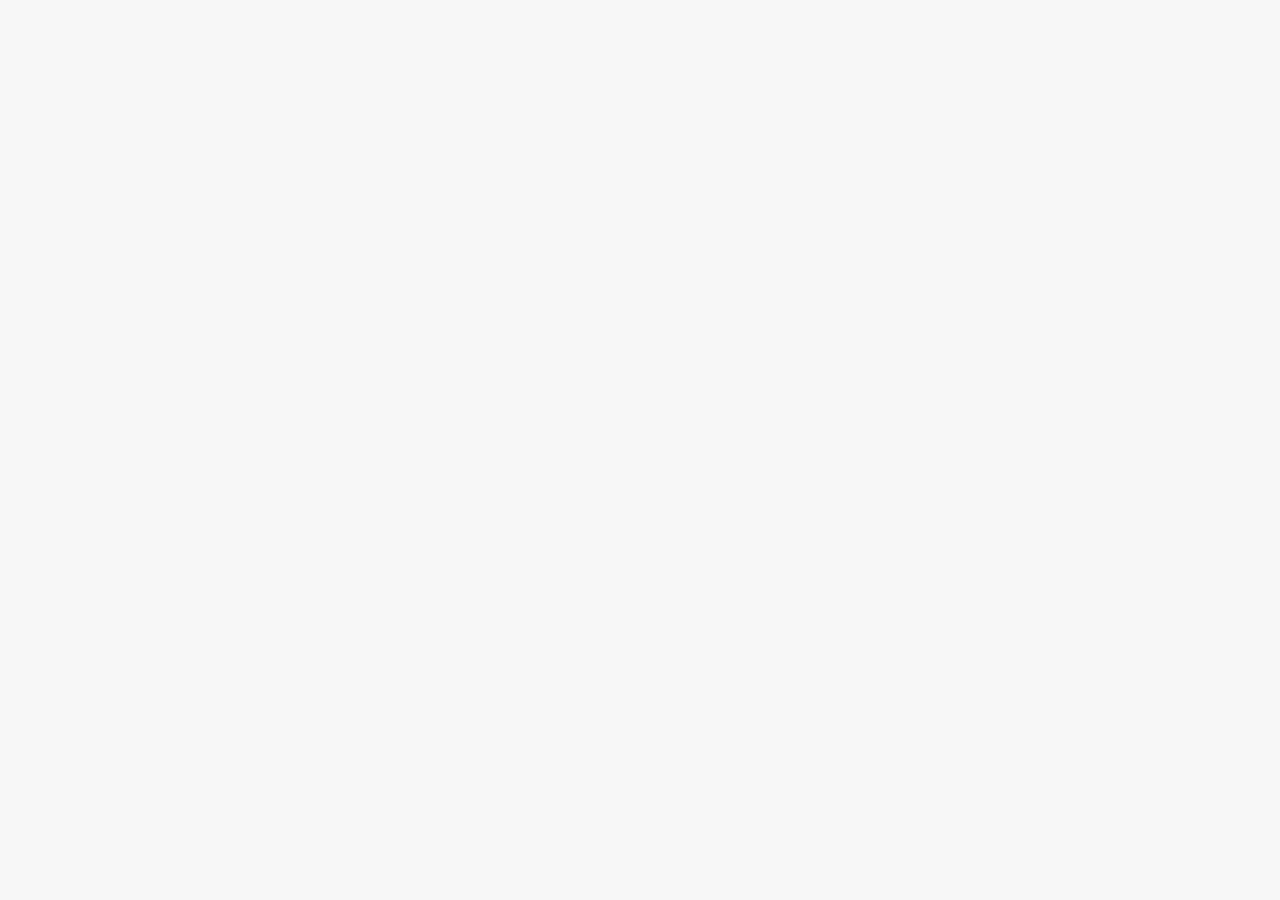
==== index.html @ c5fcaa0a "1" ====
<!DOCTYPE html>
<html lang="en">

<head>
  <meta charset="UTF-8">
  <meta http-equiv="X-UA-Compatible" content="IE=edge">
  <meta name="viewport" content="width=device-width, initial-scale=1.0">
  <link rel="stylesheet" href="/static/css/common.css">
  <link rel="stylesheet" href="/static/css/skin.css">
  <script src="/.core/jquery/lib/10.0.1.min.js"></script>
  <script src="/.core/swiper/lib/6.6.2/swiper.min.js"></script>
  <title>敏思</title>
</head>

<body>
  <!-- <header id="header" class="transparent">
    <div class="wrap">
      <div class="logo">
        <a href="/pc/">
          <img src="https://www.fgkj.cc/statics/picture/logo.svg" />
        </a>
      </div>
      <div id="nav">
        <dl class="list">
          <dd class="item">
            <a href="/pc/" class="link">首页</a>
          </dd>
          <dd class="item">
            <a href="/pc/page-about.html" class="link">关于</a>
          </dd>
          <dd class="item active">
            <a href="/pc/product-list.html" class="link">产品</a>
          </dd>
          <dd class="item">
            <a href="/pc/case-list.html" class="link">案例</a>
          </dd>
          <dd class="item">
            <a href="/pc/news-list.html" class="link">新闻</a>
          </dd>
          <dd class="item">
            <a href="/pc/page-message.html" class="link">留言</a>
          </dd>
          <dd class="item">
            <a href="/pc/page-contact.html" class="link">联系</a>
          </dd>
        </dl>
      </div>
    </div>
  </header>

  <div id="neader">
    <div class="neader-main">
      <a href="/pc/">
        <img src="https://www.fgkj.cc/statics/picture/logo.svg" />
      </a>
    </div>
    <div class="neader-nav">
      <div class="neader-nav__icon">
        <i></i>
      </div>
      <div class="neader-nav__search">
        <i></i>
      </div>
      <div class="neader-nav__pop">
        <dl class="list">
          <dd class="item">
            <a href="/pc/" class="link">首页</a>
          </dd>
          <dd class="item">
            <a href="/pc/page-about.html" class="link">关于</a>
          </dd>
          <dd class="item">
            <a href="/pc/product-list.html" class="link">产品</a>
          </dd>
          <dd class="item">
            <a href="/pc/case-list.html" class="link">案例</a>
          </dd>
          <dd class="item">
            <a href="/pc/news-list.html" class="link">新闻</a>
          </dd>
          <dd class="item">
            <a href="/pc/page-message.html" class="link">留言</a>
          </dd>
          <dd class="item">
            <a href="/pc/page-contact.html" class="link">联系</a>
          </dd>
        </dl>
      </div>
    </div>
  </div> -->

  <section>
    <div>
      <div></div>
    </div>
  </section>

  

  <script src="/static/js/app.js"></script>
</body>
</html>
---- static/css/common.css ----
/**
 * This is variable
 **/
/**
 * This is import
 **/
@import url('/.core/animate/3.6.0.css');
@import url('/.core/swiper/lib/6.6.2/swiper.min.css');
/**
 * import font
 **/
/**
 * This is reset style
 **/
* {
  margin: 0;
  padding: 0;
  touch-action: pan-y;
  box-sizing: border-box;
  -webkit-overflow-scrolling: touch;
  -webkit-tap-highlight-color: rgba(0, 0, 0, 0);
}
html {
  height: 100%;
  font-size: 14px;
}
body {
  color: #666666;
  background: #f7f7f7;
  font: 1rem/1.8 '微軟正黑體', 'Microsoft YaHei', sans-serif, Arial;
}
body.blur {
  overflow: hidden;
}
body.blur > div {
  filter: blur(2px);
}
img {
  border: 0px;
}
h1,
h2,
h3,
h4,
h5,
h6 {
  font-size: 1rem;
}
ul,
li {
  list-style: none;
}
ul,
ol {
  padding: 0 0 0 1rem;
}
a,
a:link,
a:visited,
a:hover,
a:active {
  color: inherit;
  text-decoration: none;
}
a:hover {
  color: #ca2b2f;
}
input,
button,
select,
textarea {
  outline: none;
  font-family: 'Microsoft Yahei', Arial;
  font-size: 1rem;
}
table {
  border-collapse: collapse;
  border-spacing: 0;
}
.clearfix:after {
  content: '';
  display: block;
  clear: both;
  width: 100%;
  height: 0;
  line-height: 0;
  font-size: 0;
}
.wrap {
  position: relative;
  max-width: 1400px;
  margin: 0 auto;
}
@media (max-width: 1440px) {
  .wrap {
    max-width: 1000px;
  }
}
@media (max-width: 1024px) {
  .wrap {
    margin: 0 15px;
  }
}
.wrap:after {
  content: '';
  display: block;
  clear: both;
  width: 100%;
  height: 0;
  line-height: 0;
  font-size: 0;
}
.rich {
  line-height: 2;
  text-align: justify;
}
.rich img {
  max-width: 100%;
}
/**
 * This is common layout style
 **/
---- static/css/skin.css ----
/**
 * This is variable
 **/
/**
 * This is style for about
 **/
.page-about {
  position: relative;
  margin: 0 0 30px;
}
@media (max-width: 1024px) {
  .page-about {
    margin: 0 0 15px;
  }
}
.page-about .detail {
  padding: 30px;
  background: #ffffff;
}
@media (max-width: 1024px) {
  .page-about .detail {
    padding: 15px;
  }
}
.page-about__mission {
  position: relative;
  background: #ffffff;
}
.page-about__mission .rows {
  position: relative;
  padding: 30px;
}
@media (max-width: 1024px) {
  .page-about__mission .rows {
    padding: 15px;
  }
}
.page-about__mission .rows + .rows::before {
  content: '';
  position: absolute;
  top: 0;
  left: 30px;
  right: 30px;
  border-bottom: 1px solid #e5e5e5;
}
@media (max-width: 1024px) {
  .page-about__mission .rows + .rows::before {
    left: 15px;
    right: 15px;
  }
}
.page-about__mission .cell {
  position: relative;
  overflow: hidden;
}
.page-about__mission .label {
  float: left;
}
@media (max-width: 1024px) {
  .page-about__mission .label {
    float: none;
  }
}
.page-about__mission .label h2 {
  line-height: 1.5;
  font-size: x-large;
  color: #333333;
}
.page-about__mission .label h2 b {
  color: #ca2b2f;
}
.page-about__mission .label p {
  line-height: 2;
  font-size: large;
  color: #333333;
}
.page-about__mission .control {
  margin: 0 0 0 300px;
}
@media (max-width: 1024px) {
  .page-about__mission .control {
    margin: 0;
  }
}
.page-about__mission .control h3 {
  line-height: 2;
  font-size: large;
  color: #333333;
  font-weight: normal;
}
.page-about__mission .control h4 {
  line-height: 1.5;
  color: #bbbbbb;
  font-family: Helvetica;
  font-weight: normal;
  margin: 0 0 20px;
}
.page-about__mission .control p {
  line-height: 2;
  text-align: justify;
}
.page-about__mission .control img {
  display: block;
  margin: 0 0 5px;
  width: 100%;
}
.page-about__imgfix .thead {
  position: relative;
  text-align: center;
  margin: 0 0 40px;
}
@media (max-width: 1024px) {
  .page-about__imgfix .thead {
    margin: 0 0 20px;
  }
}
.page-about__imgfix .thead h2 {
  line-height: 2;
  font-size: 40px;
  color: #bbbbbb;
}
@media (max-width: 1024px) {
  .page-about__imgfix .thead h2 {
    font-size: 24px;
  }
}
.page-about__imgfix .thead h3 {
  line-height: 1.5;
  font-size: 20px;
  color: #333333;
}
@media (max-width: 1024px) {
  .page-about__imgfix .thead h3 {
    font-size: 16px;
  }
}
.page-about__imgfix .tbody {
  position: relative;
}
.page-about__imgfix .tbody .wrap {
  position: relative;
  padding: 100px 0;
  z-index: 1;
}
@media (max-width: 1024px) {
  .page-about__imgfix .tbody .wrap {
    padding: 30px 0;
  }
}
.page-about__imgfix .tbody .imgfix {
  position: absolute;
  left: 0;
  right: 0;
  top: 0;
  bottom: 0;
  z-index: 0;
  background: url() 50% 0 no-repeat #000000;
  background-size: contain;
  background-attachment: fixed;
}
@media (max-width: 1024px) {
  .page-about__imgfix .tbody .imgfix {
    background-size: cover;
  }
}
.page-about__imgfix .tbody .text {
  position: relative;
}
.page-about__imgfix .tbody h2 {
  margin: 0 0 10px;
  line-height: 1.5;
  font-size: 22px;
  color: #ffffff;
}
@media (max-width: 1024px) {
  .page-about__imgfix .tbody h2 {
    font-size: 20px;
  }
}
.page-about__imgfix .tbody p {
  max-width: 500px;
  margin: 0 0 40px;
  line-height: 1.5;
  font-size: 16px;
  color: #ffffff;
}
@media (max-width: 1024px) {
  .page-about__imgfix .tbody p {
    margin: 0 0 20px;
    font-size: 14px;
  }
}
.page-about__imgfix .tbody a {
  display: inline-block;
  padding: 0 50px;
  line-height: 50px;
  background: #ca2b2f;
  color: #ffffff;
  font-size: 16px;
  border-radius: 3px;
}
@media (max-width: 1024px) {
  .page-about__imgfix .tbody a {
    padding: 0 30px;
    line-height: 40px;
    font-size: 14px;
  }
}
/**
 * This is style for contact
 **/
.page-contact {
  position: relative;
}
.page-contact .detail {
  padding: 30px;
  overflow: hidden;
  background: #ffffff;
}
@media (max-width: 1024px) {
  .page-contact .detail {
    padding: 15px;
  }
}
.page-contact .detail .content {
  float: left;
  width: 450px;
}
@media (max-width: 1024px) {
  .page-contact .detail .content {
    float: none;
    width: 100%;
  }
}
.page-contact .detail .map {
  margin: -30px -30px -30px 500px;
}
@media (max-width: 1024px) {
  .page-contact .detail .map {
    margin: 0 -30px -30px;
  }
}
.page-contact .detail2 {
  padding: 30px;
  overflow: hidden;
  background: #ffffff;
}
@media (max-width: 1024px) {
  .page-contact .detail2 {
    padding: 15px;
  }
}
.page-contact .detail2 .content {
  margin: 0 0 20px;
}
@media (max-width: 1024px) {
  .page-contact .detail2 .map {
    margin: 0 -30px -30px;
  }
}
.page-contact__store {
  padding: 30px 0 0;
}
@media (max-width: 1024px) {
  .page-contact__store {
    padding: 10px 0;
  }
}
.page-contact__store .thead {
  position: relative;
}
@media (max-width: 1024px) {
  .page-contact__store .thead {
    padding: 0 15px;
  }
}
.page-contact__store .thead h2 {
  line-height: 2;
  font-size: xx-large;
  color: #333333;
}
.page-contact__store .tbody .list {
  position: relative;
  margin: 0 -15px;
  display: table;
}
@media (max-width: 1024px) {
  .page-contact__store .tbody .list {
    margin: 0;
    padding: 8px;
  }
}
.page-contact__store .tbody .item {
  float: left;
  width: 33.33%;
}
@media (max-width: 1024px) {
  .page-contact__store .tbody .item {
    width: 100%;
  }
}
.page-contact__store .tbody .cell {
  position: relative;
  background: #ffffff;
  margin: 15px;
  padding: 30px 30px 20px;
  box-shadow: 0 0 10px rgba(0, 0, 0, 0.01);
}
@media (max-width: 1024px) {
  .page-contact__store .tbody .cell {
    margin: 7px;
  }
}
.page-contact__store .tbody .cell:hover {
  box-shadow: 0 0 10px rgba(0, 0, 0, 0.05);
}
.page-contact__store .tbody .cell h3 {
  line-height: 20px;
  font-size: large;
  color: #333333;
  margin: 0 0 10px;
}
.page-contact__store .tbody .cell dd {
  line-height: 20px;
  margin: 0 0 10px;
}
/**
 * This is style for message
 **/
.page-message {
  position: relative;
}
.page-message .detail {
  padding: 30px;
  background: #ffffff;
}
@media (max-width: 1024px) {
  .page-message .detail {
    padding: 15px;
  }
}
.page-message .detail .rich {
  position: relative;
  margin: 0 0 20px;
}
.page-message .detail .rich h2 {
  line-height: 1.5;
  color: #333333;
  font-size: larger;
  margin: 0 0 10px;
}
.page-message .detail .rich p {
  line-height: 1.8;
}
.page-message .form {
  position: relative;
  display: block;
}
@media (max-width: 1024px) {
  .page-message .form {
    margin: 0 -15px -15px;
    padding: 15px;
    background: #f5f5f5;
  }
}
.page-message .form .item {
  position: relative;
  overflow: hidden;
  margin: 0 0 20px;
}
@media (max-width: 1024px) {
  .page-message .form .item {
    margin: 0 0 10px;
  }
}
.page-message .form .item .label {
  float: left;
  width: 80px;
  line-height: 40px;
  text-align: right;
}
@media (max-width: 1024px) {
  .page-message .form .item .label {
    line-height: 50px;
    float: none;
  }
}
.page-message .form .item .label label {
  color: #333333;
  font-size: 16px;
}
.page-message .form .item .control {
  position: relative;
  margin: 0 0 0 80px;
  padding: 0 0 0 10px;
}
@media (max-width: 1024px) {
  .page-message .form .item .control {
    margin: 0;
    padding: 0;
  }
}
.page-message .form .item .control .text {
  position: relative;
}
.page-message .form .item .control .text input {
  max-width: 300px;
  width: 100%;
  height: 40px;
  line-height: 40px;
  padding: 0 15px;
  border: 1px solid #dddddd;
  border-radius: 3px;
}
@media (max-width: 1024px) {
  .page-message .form .item .control .text input {
    max-width: 100%;
  }
}
.page-message .form .item .control .text textarea {
  max-width: 100%;
  width: 100%;
  height: 140px;
  line-height: 20px;
  padding: 15px;
  border: 1px solid #dddddd;
  border-radius: 3px;
}
.page-message .form .item .control .button {
  position: relative;
}
.page-message .form .item .control .button input {
  height: 50px;
  padding: 0 50px;
  font-size: 16px;
  border: 0;
  border-radius: 3px;
  cursor: pointer;
}
@media (max-width: 1024px) {
  .page-message .form .item .control .button input {
    width: 100%;
  }
}
.page-message .form .item .control .button input:hover {
  box-shadow: 0 0 100px rgba(0, 0, 0, 0.1) inset;
}
.page-message .form .item .control .button input + input {
  margin: 0 0 0 20px;
}
.page-message .form .item .control .button input[type='submit'] {
  background: #ca2b2f;
  color: #ffffff;
}
.page-message .form .item .control .button input[type='reset'] {
  background: #dddddd;
  color: #666666;
}
/**
 * This is style for news
 **/
.news-list {
  position: relative;
}
.news-list .list {
  overflow: hidden;
  background: #ffffff;
}
.news-list .list .item::after {
  content: '';
  display: block;
  margin: 0 30px;
  border-bottom: 1px solid #eeeeee;
}
.news-list .list .item .cell {
  position: relative;
  margin: 20px 30px;
  display: block;
  overflow: hidden;
}
@media (max-width: 1024px) {
  .news-list .list .item .cell {
    margin: 15px;
  }
}
.news-list .list .item .inf {
  position: relative;
  padding: 0 120px 0 0;
}
.news-list .list .item .inf h3 {
  line-height: 30px;
  font-size: 16px;
  font-weight: normal;
  color: #000000;
  white-space: nowrap;
  overflow: hidden;
  text-overflow: ellipsis;
}
@media (max-width: 1024px) {
  .news-list .list .item .inf h3 {
    line-height: 20px;
    font-size: 16px;
    text-align: justify;
    overflow: hidden;
    white-space: normal;
    text-overflow: ellipsis;
    display: -webkit-box;
    -webkit-box-orient: vertical;
    -webkit-line-clamp: 2;
  }
}
.news-list .list .item .inf dl {
  position: absolute;
  right: 0;
  top: 0;
}
.news-list .list .item .inf dl dd {
  display: inline-flex;
  line-height: 20px;
  font-size: 16px;
  color: #999999;
}
.news-list .list2 {
  position: relative;
  overflow: hidden;
  background: #ffffff;
}
.news-list .list2 .item::after {
  content: '';
  display: block;
  margin: 0 30px;
  border-bottom: 1px solid #eeeeee;
}
.news-list .list2 .item .cell {
  position: relative;
  margin: 30px;
  display: block;
  overflow: hidden;
}
@media (max-width: 1024px) {
  .news-list .list2 .item .cell {
    margin: 15px;
  }
}
.news-list .list2 .item .inf {
  position: relative;
}
.news-list .list2 .item .inf h3 {
  line-height: 20px;
  font-size: 18px;
  font-weight: normal;
  color: #000000;
  margin: 0 0 10px;
  white-space: nowrap;
  overflow: hidden;
  text-overflow: ellipsis;
}
@media (max-width: 1024px) {
  .news-list .list2 .item .inf h3 {
    font-size: 16px;
    text-align: justify;
    overflow: hidden;
    white-space: normal;
    text-overflow: ellipsis;
    display: -webkit-box;
    -webkit-box-orient: vertical;
    -webkit-line-clamp: 2;
  }
}
.news-list .list2 .item .inf dl {
  position: relative;
  margin: 0 0 10px;
}
@media (max-width: 1024px) {
  .news-list .list2 .item .inf dl {
    margin: 0;
  }
}
.news-list .list2 .item .inf dl dd {
  display: inline-flex;
  line-height: 30px;
  color: #999999;
}
.news-list .list2 .item .inf dl dd + dd {
  margin: 0 0 0 30px;
}
@media (max-width: 1024px) {
  .news-list .list2 .item .inf dl dd + dd {
    margin: 0 0 0 10px;
  }
}
.news-list .list2 .item .inf p {
  line-height: 25px;
  text-align: justify;
  overflow: hidden;
  text-overflow: ellipsis;
  display: -webkit-box;
  -webkit-box-orient: vertical;
  -webkit-line-clamp: 3;
}
@media (max-width: 1024px) {
  .news-list .list2 .item .inf p {
    display: none;
  }
}
.news-list .list3 {
  position: relative;
  overflow: hidden;
  background: #ffffff;
}
.news-list .list3 .item .cell {
  position: relative;
  margin: 30px;
  display: block;
  overflow: hidden;
}
@media (max-width: 1024px) {
  .news-list .list3 .item .cell {
    margin: 15px;
  }
}
.news-list .list3 .item .img {
  float: left;
  width: 240px;
}
@media (max-width: 1024px) {
  .news-list .list3 .item .img {
    width: 100px;
  }
}
.news-list .list3 .item .img a {
  position: relative;
  display: block;
  padding: 0 0 75%;
  overflow: hidden;
}
.news-list .list3 .item .img img {
  position: absolute;
  left: 0;
  top: 0;
  width: 100%;
  height: 100%;
  background: #eeeeee;
}
.news-list .list3 .item .inf {
  position: relative;
  margin: 0 0 0 260px;
}
@media (max-width: 1024px) {
  .news-list .list3 .item .inf {
    margin: 0 0 0 120px;
  }
}
.news-list .list3 .item .inf h3 {
  line-height: 20px;
  font-size: 18px;
  font-weight: normal;
  color: #000000;
  margin: 0 0 10px;
  white-space: nowrap;
  overflow: hidden;
  text-overflow: ellipsis;
}
@media (max-width: 1024px) {
  .news-list .list3 .item .inf h3 {
    height: 40px;
    margin: 0 0 5px;
    font-size: 16px;
    text-align: justify;
    overflow: hidden;
    white-space: normal;
    text-overflow: ellipsis;
    display: -webkit-box;
    -webkit-box-orient: vertical;
    -webkit-line-clamp: 2;
  }
}
.news-list .list3 .item .inf dl {
  position: relative;
  margin: 0 0 20px;
}
@media (max-width: 1024px) {
  .news-list .list3 .item .inf dl {
    margin: 0 0 0;
  }
}
.news-list .list3 .item .inf dl dd {
  display: inline-flex;
  line-height: 30px;
  color: #999999;
}
.news-list .list3 .item .inf dl dd + dd {
  margin: 0 0 0 30px;
}
@media (max-width: 1024px) {
  .news-list .list3 .item .inf dl dd + dd {
    margin: 0 0 0 10px;
  }
}
.news-list .list3 .item .inf p {
  height: 75px;
  line-height: 25px;
  text-align: justify;
  overflow: hidden;
  text-overflow: ellipsis;
  display: -webkit-box;
  -webkit-box-orient: vertical;
  -webkit-line-clamp: 3;
}
@media (max-width: 1024px) {
  .news-list .list3 .item .inf p {
    display: none;
  }
}
.news-list .list4 {
  position: relative;
  overflow: hidden;
}
@media (max-width: 1024px) {
  .news-list .list4 {
    padding: 8px;
  }
}
.news-list .list4 .item {
  float: left;
  width: 25%;
}
@media (max-width: 1440px) {
  .news-list .list4 .item {
    width: 33.33%;
  }
}
@media (max-width: 1024px) {
  .news-list .list4 .item {
    width: 50%;
  }
}
.news-list .list4 .item .cell {
  position: relative;
  margin: 15px;
  display: block;
  overflow: hidden;
}
@media (max-width: 1024px) {
  .news-list .list4 .item .cell {
    margin: 7px;
  }
}
.news-list .list4 .item .cell:hover .img img {
  transform: scale(1.1);
}
.news-list .list4 .item .img {
  width: 100%;
}
.news-list .list4 .item .img a {
  position: relative;
  display: block;
  padding: 0 0 75%;
  overflow: hidden;
}
.news-list .list4 .item .img img {
  position: absolute;
  left: 0;
  top: 0;
  width: 100%;
  height: 100%;
  background: #eeeeee;
  transition: all 0.5s ease;
}
.news-list .list4 .item .inf {
  position: relative;
  background: #ffffff;
  padding: 20px 20px 0;
}
@media (max-width: 1024px) {
  .news-list .list4 .item .inf {
    padding: 10px;
  }
}
.news-list .list4 .item .inf h3 {
  line-height: 20px;
  font-size: 18px;
  font-weight: normal;
  color: #000000;
  margin: 0 0 10px;
  white-space: nowrap;
  overflow: hidden;
  text-overflow: ellipsis;
}
@media (max-width: 1024px) {
  .news-list .list4 .item .inf h3 {
    height: 40px;
    margin: 0 0 5px;
    font-size: 16px;
    text-align: justify;
    overflow: hidden;
    white-space: normal;
    text-overflow: ellipsis;
    display: -webkit-box;
    -webkit-box-orient: vertical;
    -webkit-line-clamp: 2;
  }
}
.news-list .list4 .item .inf p {
  height: 75px;
  line-height: 25px;
  margin: 0 0 20px;
  text-align: justify;
  overflow: hidden;
  text-overflow: ellipsis;
  display: -webkit-box;
  -webkit-box-orient: vertical;
  -webkit-line-clamp: 3;
}
@media (max-width: 1024px) {
  .news-list .list4 .item .inf p {
    display: none;
  }
}
.news-list .list4 .item .inf dl {
  position: relative;
  border-top: 1px solid #dddddd;
  display: flex;
}
@media (max-width: 1024px) {
  .news-list .list4 .item .inf dl {
    display: none;
  }
}
.news-list .list4 .item .inf dl dd {
  flex: 1;
  line-height: 50px;
  color: #999999;
}
.news-list .list4 .item .inf dl dd + dd {
  text-align: right;
}
.news-detail {
  position: relative;
  margin: 0 0 2px;
}
.news-detail .detail {
  position: relative;
  padding: 30px;
  background: #ffffff;
}
@media (max-width: 1024px) {
  .news-detail .detail {
    padding: 15px;
  }
}
.news-detail .detail .title {
  position: relative;
  text-align: center;
}
.news-detail .detail .title h1 {
  line-height: 1.5;
  font-size: 24px;
  font-weight: normal;
  padding: 10px;
  color: #000000;
}
@media (max-width: 1024px) {
  .news-detail .detail .title h1 {
    font-size: large;
  }
}
.news-detail .detail .desc {
  position: relative;
  text-align: center;
  margin: 0 0 50px;
}
@media (max-width: 1024px) {
  .news-detail .detail .desc {
    margin: 0 0 20px;
  }
}
.news-detail .detail .desc dd {
  display: inline-flex;
  line-height: 2;
  margin: 0 10px;
  color: #999999;
}
@media (max-width: 1024px) {
  .news-detail .detail .desc dd:nth-child(1),
  .news-detail .detail .desc dd:nth-child(3) {
    display: none;
  }
}
.news-detail .detail .content {
  position: relative;
}
.news-detail .detail2 {
  position: relative;
}
@media (max-width: 1024px) {
  .news-detail .detail2 {
    padding: 15px;
  }
}
.news-detail .detail2 .title {
  position: relative;
}
.news-detail .detail2 .title h1 {
  line-height: 1.5;
  font-size: 24px;
  padding: 0 0 15px;
  font-weight: normal;
  color: #000000;
  border-bottom: 1px solid #e5e5e5;
}
@media (max-width: 1024px) {
  .news-detail .detail2 .title h1 {
    font-size: large;
  }
}
.news-detail .detail2 .dist {
  position: relative;
  margin: 0 0 50px;
}
@media (max-width: 1024px) {
  .news-detail .detail2 .dist {
    margin: 0 0 20px;
  }
}
.news-detail .detail2 .dist .desc dd {
  display: inline-flex;
  line-height: 50px;
  margin: 0 20px 0 0;
  color: #999999;
}
@media (max-width: 1024px) {
  .news-detail .detail2 .dist .desc dd:nth-child(1),
  .news-detail .detail2 .dist .desc dd:nth-child(3) {
    display: none;
  }
}
.news-detail .detail2 .dist #share {
  position: absolute;
  right: 0;
  top: 0;
  padding: 10px 0;
}
@media (max-width: 1024px) {
  .news-detail .detail2 .dist #share {
    display: none;
  }
}
.news-detail .detail2 .content {
  position: relative;
}
/**
 * This is style for case
 **/
.case-list .list {
  position: relative;
  overflow: hidden;
}
@media (max-width: 1024px) {
  .case-list .list {
    padding: 8px;
  }
}
.case-list .list .item {
  float: left;
  width: 33.33%;
}
@media (max-width: 1440px) {
  .case-list .list .item {
    width: 50%;
  }
}
@media (max-width: 1024px) {
  .case-list .list .item {
    width: 100%;
  }
}
.case-list .list .item .cell {
  position: relative;
  margin: 7px;
  display: block;
}
.case-list .list .item .cell:hover .img img,
.case-list .list .item .cell:active .img img {
  transform: scale(1.1);
}
.case-list .list .item .cell:hover .inf,
.case-list .list .item .cell:active .inf {
  background: rgba(0, 0, 0, 0.3);
}
.case-list .list .item .img a {
  position: relative;
  display: block;
  padding: 0 0 75%;
  overflow: hidden;
}
.case-list .list .item .img img {
  position: absolute;
  left: 0;
  top: 0;
  width: 100%;
  height: 100%;
  object-fit: cover;
  background: #eeeeee;
  transition: all 0.5s ease;
}
.case-list .list .item .inf {
  position: absolute;
  left: 0;
  top: 0;
  bottom: 0;
  right: 0;
  padding: 50px;
  display: block;
  background: rgba(0, 0, 0, 0.5);
  display: -webkit-box;
  display: -ms-flexbox;
  display: -webkit-flex;
  display: flex;
  -webkit-box-pack: center;
  -ms-flex-pack: center;
  -webkit-justify-content: center;
  justify-content: center;
  -webkit-box-align: center;
  -ms-flex-align: center;
  -webkit-align-items: center;
  align-items: center;
}
.case-list .list .item .inf h3 {
  line-height: 1.5;
  text-align: center;
  font-size: 18px;
  font-weight: normal;
  color: #ffffff;
}
.case-list .list2 {
  position: relative;
  overflow: hidden;
}
@media (max-width: 1024px) {
  .case-list .list2 {
    padding: 8px;
  }
}
.case-list .list2 .item {
  float: left;
  width: 33.33%;
}
@media (max-width: 1440px) {
  .case-list .list2 .item {
    width: 50%;
  }
}
@media (max-width: 1024px) {
  .case-list .list2 .item {
    width: 100%;
  }
}
.case-list .list2 .item .cell {
  position: relative;
  margin: 7px;
  display: block;
}
.case-list .list2 .item .cell:hover .img img,
.case-list .list2 .item .cell:active .img img {
  transform: scale(1.1);
}
.case-list .list2 .item .cell:hover .inf,
.case-list .list2 .item .cell:active .inf {
  background: rgba(202, 43, 47, 0.8);
}
.case-list .list2 .item .img a {
  position: relative;
  display: block;
  padding: 0 0 75%;
  overflow: hidden;
}
.case-list .list2 .item .img img {
  position: absolute;
  left: 0;
  top: 0;
  width: 100%;
  height: 100%;
  object-fit: cover;
  background: #eeeeee;
  transition: all 0.5s ease;
}
.case-list .list2 .item .inf {
  position: absolute;
  left: 0;
  bottom: 0;
  right: 0;
  padding: 15px 50px;
  display: block;
  background: rgba(0, 0, 0, 0.7);
  display: -webkit-box;
  display: -ms-flexbox;
  display: -webkit-flex;
  display: flex;
  -webkit-box-pack: center;
  -ms-flex-pack: center;
  -webkit-justify-content: center;
  justify-content: center;
  -webkit-box-align: center;
  -ms-flex-align: center;
  -webkit-align-items: center;
  align-items: center;
}
.case-list .list2 .item .inf h3 {
  line-height: 1.5;
  text-align: center;
  font-size: 18px;
  font-weight: normal;
  color: #ffffff;
}
.case-list .list3 {
  position: relative;
  overflow: hidden;
}
@media (max-width: 1024px) {
  .case-list .list3 {
    padding: 8px;
  }
}
.case-list .list3 .item {
  float: left;
  width: 33.33%;
}
@media (max-width: 1440px) {
  .case-list .list3 .item {
    width: 50%;
  }
}
@media (max-width: 1024px) {
  .case-list .list3 .item {
    width: 100%;
  }
}
.case-list .list3 .item .cell {
  position: relative;
  margin: 15px;
  display: block;
}
@media (max-width: 1024px) {
  .case-list .list3 .item .cell {
    margin: 7px;
  }
}
.case-list .list3 .item .cell:hover .img a::before,
.case-list .list3 .item .cell:active .img a::before {
  transform: translateY(0);
  opacity: 1;
}
.case-list .list3 .item .cell:hover .img a::after,
.case-list .list3 .item .cell:active .img a::after {
  transform: translateX(0);
  opacity: 1;
}
.case-list .list3 .item .cell:hover .img img,
.case-list .list3 .item .cell:active .img img {
  transform: scale(1.1);
  opacity: 0.3;
}
.case-list .list3 .item .img {
  position: relative;
}
.case-list .list3 .item .img a {
  position: relative;
  display: block;
  padding: 0 0 50%;
  overflow: hidden;
  background: #ca2b2f;
}
.case-list .list3 .item .img a::before {
  content: '';
  position: absolute;
  left: 50%;
  top: 50%;
  z-index: 5;
  height: 50px;
  margin: -25px 0 0 0;
  border-left: 1px solid #ffffff;
  transform: translateY(60px);
  opacity: 0;
  transition: all 0.3s ease;
}
.case-list .list3 .item .img a::after {
  content: '';
  position: absolute;
  left: 50%;
  top: 50%;
  z-index: 5;
  width: 50px;
  margin: 0 0 0 -25px;
  border-bottom: 1px solid #ffffff;
  transform: translateX(-60px);
  opacity: 0;
  transition: all 0.3s ease;
}
.case-list .list3 .item .img img {
  position: absolute;
  left: 0;
  top: 0;
  width: 100%;
  height: 100%;
  object-fit: cover;
  background: #eeeeee;
  transition: all 0.5s ease;
}
.case-list .list3 .item .inf {
  padding: 15px 20px;
  background: #ffffff;
}
.case-list .list3 .item .inf h3 {
  line-height: 40px;
  font-size: 18px;
  font-weight: normal;
  white-space: nowrap;
  overflow: hidden;
  text-overflow: ellipsis;
}
.case-list .list3 .item .inf p {
  height: 50px;
  line-height: 25px;
  text-align: justify;
  overflow: hidden;
  text-overflow: ellipsis;
  display: -webkit-box;
  -webkit-box-orient: vertical;
  -webkit-line-clamp: 2;
  color: #999999;
}
.case-list .list4 {
  position: relative;
  overflow: hidden;
}
@media (max-width: 1024px) {
  .case-list .list4 {
    padding: 8px;
  }
}
.case-list .list4 .item {
  float: left;
  width: 33.33%;
}
@media (max-width: 1440px) {
  .case-list .list4 .item {
    width: 50%;
  }
}
@media (max-width: 1024px) {
  .case-list .list4 .item {
    width: 100%;
  }
}
.case-list .list4 .item .cell {
  position: relative;
  margin: 7px;
  display: block;
  overflow: hidden;
}
.case-list .list4 .item .cell:hover .img img,
.case-list .list4 .item .cell:active .img img {
  transform: scale(1.1);
}
.case-list .list4 .item .cell:hover .inf,
.case-list .list4 .item .cell:active .inf {
  bottom: 0;
}
.case-list .list4 .item .img a {
  position: relative;
  display: block;
  padding: 0 0 75%;
  overflow: hidden;
}
.case-list .list4 .item .img img {
  position: absolute;
  left: 0;
  top: 0;
  width: 100%;
  height: 100%;
  object-fit: cover;
  background: #eeeeee;
  transition: all 0.5s ease;
}
.case-list .list4 .item .inf {
  position: absolute;
  left: 0;
  bottom: -100px;
  right: 0;
  padding: 10px 30px;
  display: block;
  transition: all 0.3s ease;
  background: -webkit-linear-gradient(rgba(0, 0, 0, 0), rgba(0, 0, 0, 0.5));
}
@media (max-width: 1024px) {
  .case-list .list4 .item .inf {
    bottom: 0 !important;
  }
}
.case-list .list4 .item .inf h3 {
  line-height: 30px;
  font-size: 18px;
  font-weight: normal;
  color: #ffffff;
  white-space: nowrap;
  overflow: hidden;
  text-overflow: ellipsis;
}
.case-detail {
  position: relative;
  margin: 0 0 2px;
}
.case-detail .detail {
  position: relative;
  padding: 30px;
  background: #ffffff;
}
@media (max-width: 1024px) {
  .case-detail .detail {
    padding: 15px;
  }
}
.case-detail .detail .title {
  position: relative;
  text-align: center;
  margin: 0 0 40px;
}
.case-detail .detail .title h1 {
  line-height: 1.5;
  font-size: 24px;
  font-weight: normal;
  padding: 10px;
  color: #000000;
}
.case-detail .detail .summary {
  position: relative;
  padding: 30px 60px;
  margin: 0 0 30px;
  background: #f9f9f9;
  box-shadow: 0 0 15px rgba(0, 0, 0, 0.02) inset;
}
.case-detail .detail .summary::before,
.case-detail .detail .summary::after {
  content: '';
  position: absolute;
  width: 30px;
  height: 40px;
  background: url() 0 0 no-repeat;
}
.case-detail .detail .summary::before {
  left: 10px;
  top: 10px;
  background-image: url([data-uri]);
}
.case-detail .detail .summary::after {
  right: 10px;
  bottom: 10px;
  background-image: url([data-uri]);
}
.case-detail .detail .summary p {
  line-height: 2;
  color: #999999;
}
.case-detail .detail .content {
  position: relative;
}
/**
 * This is style for product
 **/
.product-list .list {
  overflow: hidden;
}
@media (max-width: 1024px) {
  .product-list .list {
    padding: 8px;
  }
}
.product-list .list .item {
  float: left;
  width: 33.33%;
}
@media (max-width: 1024px) {
  .product-list .list .item {
    width: 100%;
  }
}
.product-list .list .item .cell {
  position: relative;
  display: block;
  margin: 15px;
  box-shadow: 0 0 10px rgba(0, 0, 0, 0.05);
}
@media (max-width: 1024px) {
  .product-list .list .item .cell {
    margin: 7px;
  }
}
.product-list .list .item .cell:hover .img img {
  transform: scale(1.1);
}
.product-list .list .item .img {
  position: relative;
  display: block;
  padding: 0 0 75%;
  overflow: hidden;
}
.product-list .list .item .img img {
  position: absolute;
  left: 0;
  top: 0;
  width: 100%;
  height: 100%;
  object-fit: cover;
  background: #eeeeee;
  transition: all 0.5s ease;
}
.product-list .list .item .inf {
  position: relative;
  background: #ffffff;
  padding: 15px;
}
@media (max-width: 1024px) {
  .product-list .list .item .inf {
    padding: 10px;
  }
}
.product-list .list .item .inf h3 {
  line-height: 40px;
  font-size: 20px;
  font-weight: normal;
  text-align: center;
  color: #000000;
  white-space: nowrap;
  overflow: hidden;
  text-overflow: ellipsis;
}
@media (max-width: 1024px) {
  .product-list .list .item .inf h3 {
    line-height: 20px;
    font-size: 16px;
  }
}
.product-list .list2 {
  overflow: hidden;
}
@media (max-width: 1024px) {
  .product-list .list2 {
    padding: 8px;
  }
}
.product-list .list2 .item {
  float: left;
  width: 33.33%;
}
@media (max-width: 1024px) {
  .product-list .list2 .item {
    width: 100%;
  }
}
.product-list .list2 .item .cell {
  position: relative;
  display: block;
  margin: 15px;
  box-shadow: 0 0 10px rgba(0, 0, 0, 0.05);
}
@media (max-width: 1024px) {
  .product-list .list2 .item .cell {
    margin: 7px;
  }
}
.product-list .list2 .item .cell:hover .img img {
  transform: scale(1.1);
}
.product-list .list2 .item .cell:hover .inf {
  opacity: 1;
  transition: all 0.5s ease;
}
.product-list .list2 .item .img {
  position: relative;
  display: block;
  padding: 0 0 75%;
  overflow: hidden;
}
.product-list .list2 .item .img img {
  position: absolute;
  left: 0;
  top: 0;
  width: 100%;
  height: 100%;
  object-fit: cover;
  background: #eeeeee;
  transition: all 0.5s ease;
}
.product-list .list2 .item .inf {
  position: absolute;
  top: 0;
  left: 0;
  right: 0;
  bottom: 0;
  background: rgba(0, 0, 0, 0.6);
  padding: 50px;
  opacity: 0;
  display: -webkit-box;
  display: -ms-flexbox;
  display: -webkit-flex;
  display: flex;
  -webkit-box-pack: center;
  -ms-flex-pack: center;
  -webkit-justify-content: center;
  justify-content: center;
  -webkit-box-align: center;
  -ms-flex-align: center;
  -webkit-align-items: center;
  align-items: center;
}
@media (max-width: 1024px) {
  .product-list .list2 .item .inf {
    padding: 20px;
    opacity: 1;
  }
}
.product-list .list2 .item .inf h3 {
  line-height: 40px;
  font-size: 20px;
  font-weight: normal;
  text-align: center;
  color: #ffffff;
  white-space: nowrap;
  overflow: hidden;
  text-overflow: ellipsis;
}
@media (max-width: 1024px) {
  .product-list .list2 .item .inf h3 {
    line-height: 20px;
    font-size: 16px;
  }
}
.product-detail {
  position: relative;
  margin: 0 0 2px;
}
.product-detail .detail {
  position: relative;
  padding: 30px;
  background: #ffffff;
}
@media (max-width: 1024px) {
  .product-detail .detail {
    padding: 15px;
  }
}
.product-detail .detail .title {
  position: relative;
  text-align: center;
  margin: 0 0 40px;
}
@media (max-width: 1024px) {
  .product-detail .detail .title {
    margin: 0 0 20px;
  }
}
.product-detail .detail .title h1 {
  line-height: 1.5;
  font-size: 24px;
  font-weight: normal;
  padding: 10px;
  color: #000000;
}
.product-detail .detail .image {
  position: relative;
  text-align: center;
  margin: 0 0 20px;
}
.product-detail .detail .image img {
  max-width: 100%;
}
.product-detail .detail .content {
  position: relative;
}
.product-detail .detail .content .thead {
  position: relative;
  margin: 0 0 15px;
  border-bottom: 1px solid #dddddd;
}
.product-detail .detail .content .thead h2 {
  line-height: 2.4;
  font-size: large;
  color: #333333;
}
.product-detail .detail .content .rich {
  margin: 0 0 30px;
}
.product-detail .detail2 {
  position: relative;
}
.product-detail .detail2 .image {
  float: left;
  width: 500px;
  background: #ffffff;
}
@media (max-width: 1024px) {
  .product-detail .detail2 .image {
    float: none;
    width: 100%;
  }
}
.product-detail .detail2 .image img {
  display: block;
  width: 100%;
  height: 450px;
  object-fit: cover;
}
.product-detail .detail2 .swiper {
  float: left;
  width: 400px;
  position: relative;
  background: #ffffff;
}
.product-detail .detail2 .swiper:hover .swiper-button-prev,
.product-detail .detail2 .swiper:hover .swiper-button-next {
  opacity: 1;
}
.product-detail .detail2 .swiper:hover .swiper-button-prev {
  transform: translateX(0);
}
.product-detail .detail2 .swiper:hover .swiper-button-next {
  transform: translateX(0);
}
.product-detail .detail2 .swiper + .inf {
  margin-left: 450px;
}
@media (max-width: 1024px) {
  .product-detail .detail2 .swiper + .inf {
    margin: 0;
    padding: 15px;
  }
}
@media (max-width: 1024px) {
  .product-detail .detail2 .swiper {
    float: none;
    width: 100%;
  }
}
.product-detail .detail2 .swiper .img,
.product-detail .detail2 .swiper .video {
  position: relative;
  padding: 0 0 128%;
  overflow: hidden;
}
.product-detail .detail2 .swiper .img img,
.product-detail .detail2 .swiper .video img,
.product-detail .detail2 .swiper .img video,
.product-detail .detail2 .swiper .video video {
  position: absolute;
  top: 0;
  left: 0;
  width: 100%;
  height: 100%;
  object-fit: cover;
  background: #eeeeee;
}
.product-detail .detail2 .swiper .swiper-button-prev,
.product-detail .detail2 .swiper .swiper-button-next {
  opacity: 0;
  color: #ffffff;
  transition: all 0.3s ease;
}
.product-detail .detail2 .swiper .swiper-button-prev::after,
.product-detail .detail2 .swiper .swiper-button-next::after {
  transform: scale(0.6);
}
.product-detail .detail2 .swiper .swiper-button-prev {
  transform: translateX(-40px);
}
.product-detail .detail2 .swiper .swiper-button-next {
  transform: translateX(40px);
}
.product-detail .detail2 .inf {
  margin: 0 0 0 550px;
}
@media (max-width: 1024px) {
  .product-detail .detail2 .inf {
    margin: 0;
    padding: 15px;
  }
}
.product-detail .detail2 .inf .title {
  padding: 20px 0;
}
@media (max-width: 1024px) {
  .product-detail .detail2 .inf .title {
    padding: 10px 0;
  }
}
.product-detail .detail2 .inf .title h1 {
  line-height: 1.2;
  font-size: xx-large;
  font-weight: normal;
  color: #333333;
}
@media (max-width: 1024px) {
  .product-detail .detail2 .inf .title h1 {
    font-size: large;
  }
}
.product-detail .detail2 .inf .desc {
  padding: 15px 0;
  border-top: 1px solid #dddddd;
  border-bottom: 1px solid #dddddd;
  color: #999999;
}
@media (max-width: 1024px) {
  .product-detail .detail2 .inf .desc {
    border: 0;
  }
}
.product-detail .detail2 .inf .oks {
  padding: 20px 0;
}
.product-detail .detail2 .inf .oks dd {
  padding: 0 0 0 35px;
  line-height: 40px;
  background: url([data-uri]) 0 12px no-repeat;
}
.product-detail .detail2 .inf .button {
  padding: 20px 0;
}
@media (max-width: 1024px) {
  .product-detail .detail2 .inf .button {
    display: flex;
  }
}
.product-detail .detail2 .inf .button dd {
  position: relative;
  display: inline-flex;
}
@media (max-width: 1024px) {
  .product-detail .detail2 .inf .button dd {
    flex: 1;
  }
}
.product-detail .detail2 .inf .button dd + dd button,
.product-detail .detail2 .inf .button dd + dd a {
  margin: 0 0 0 20px;
  background: #1e80ff;
}
.product-detail .detail2 .inf .button button,
.product-detail .detail2 .inf .button a {
  width: 150px;
  height: 50px;
  line-height: 50px;
  padding: 0 40px;
  border: 0;
  font-size: 16px;
  background: #ca2b2f;
  color: #ffffff;
  border-radius: 3px;
  cursor: pointer;
  text-align: center;
}
@media (max-width: 1024px) {
  .product-detail .detail2 .inf .button button,
  .product-detail .detail2 .inf .button a {
    width: 100%;
  }
}
.product-detail .detail2 .inf .button button:hover,
.product-detail .detail2 .inf .button a:hover {
  box-shadow: 0 0 100px rgba(0, 0, 0, 0.1) inset;
}
.product-detail .detail2 .inf .button button:hover + .rcode,
.product-detail .detail2 .inf .button a:hover + .rcode {
  display: block;
}
.product-detail .detail2 .inf .button .rcode {
  position: absolute;
  bottom: 70px;
  padding: 15px;
  background: #ffffff;
  box-shadow: 0 0 10px rgba(0, 0, 0, 0.1);
  display: none;
}
@media (max-width: 1024px) {
  .product-detail .detail2 .inf .button .rcode {
    display: none !important;
  }
}
.product-detail .detail2 .inf .button .rcode::before,
.product-detail .detail2 .inf .button .rcode::after {
  content: '';
  position: absolute;
  bottom: -30px;
  left: 50%;
  margin: 0 0 0 -15px;
  width: 0;
  height: 0;
  border: 15px solid transparent;
  border-top-color: #eeeeee;
}
.product-detail .detail2 .inf .button .rcode::after {
  bottom: -28px;
  border-top-color: #ffffff;
}
.product-detail .detail2 .inf .button .rcode img {
  display: block;
  width: 120px;
  height: 120px;
}
.product-detail .detail2 .content {
  position: relative;
  clear: both;
  padding: 30px 0 0 0;
}
@media (max-width: 1024px) {
  .product-detail .detail2 .content {
    padding: 0;
  }
}
.product-detail .detail2 .content .thead {
  position: relative;
  background: #ffffff;
  padding: 0 30px;
  margin: 0 0 2px;
}
@media (max-width: 1024px) {
  .product-detail .detail2 .content .thead {
    padding: 0 15px;
  }
}
.product-detail .detail2 .content .thead h2 {
  line-height: 70px;
  font-size: larger;
  color: #333333;
}
@media (max-width: 1024px) {
  .product-detail .detail2 .content .thead h2 {
    line-height: 50px;
  }
}
.product-detail .detail2 .content .rich {
  position: relative;
  background: #ffffff;
  padding: 30px;
}
@media (max-width: 1024px) {
  .product-detail .detail2 .content .rich {
    padding: 15px;
  }
}
.product-detail .detail2 .model {
  float: left;
  width: 500px;
  overflow: hidden;
  position: relative;
  display: flex;
  align-items: center;
  justify-content: center;
}
.product-detail .detail2 .model.is-loading .model-viewport {
  filter: blur(20px);
}
.product-detail .detail2 .model.is-loading .model-shadow {
  z-index: 5;
  visibility: visible;
}
@media (max-width: 1024px) {
  .product-detail .detail2 .model {
    float: none;
    width: 100%;
    margin: 0 0 20px;
  }
}
.product-detail .detail2 .model .model-shadow {
  position: absolute;
  top: 0;
  left: 0;
  right: 0;
  bottom: 0;
  z-index: 0;
  display: flex;
  align-items: center;
  justify-content: center;
  background: rgba(0, 0, 0, 0.6);
  visibility: hidden;
}
.product-detail .detail2 .model .model-shadow span {
  font-size: 16px;
  color: #dddddd;
}
.product-detail .detail2 .model .model-placeholder {
  position: relative;
  padding: 0 0 66.65%;
  width: 100%;
  z-index: 1;
}
.product-detail .detail2 .model .model-viewport {
  position: absolute;
  left: 0;
  top: 0;
  width: 100%;
  height: 100%;
  background-color: #ffffff;
  background-image: linear-gradient(45deg, #ccc 25%, transparent 0, transparent 75%, #ccc 0, #ccc), linear-gradient(45deg, #ccc 25%, transparent 0, transparent 75%, #ccc 0, #ccc);
  background-position: 0 0, 4px 4px;
  background-size: 8px 8px;
}
.product-detail .detail2 .model .model-viewport::after {
  content: '';
  position: absolute;
  top: 0;
  left: 0;
  right: 0;
  bottom: 0;
  z-index: 1;
}
.product-detail .detail2 .model .model-viewport img {
  position: relative;
  display: block;
  height: 100%;
}
.product-detail .detail2 .preview {
  float: left;
  width: 500px;
  position: relative;
  z-index: 10;
}
@media (max-width: 1024px) {
  .product-detail .detail2 .preview {
    float: none;
    width: 100%;
  }
}
.product-detail .detail2 .preview .preview-origin {
  position: relative;
  border: 1px solid #dddddd;
  margin: 0 0 15px;
}
@media (max-width: 1024px) {
  .product-detail .detail2 .preview .preview-origin {
    display: none;
  }
}
.product-detail .detail2 .preview .preview-origin .preview-origin__img {
  position: relative;
  width: 500px;
  height: 500px;
  overflow: hidden;
}
.product-detail .detail2 .preview .preview-origin .preview-origin__img img {
  position: absolute;
  left: 0;
  top: 0;
  width: 100%;
  height: 100%;
  z-index: 0;
}
.product-detail .detail2 .preview .preview-origin .preview-origin__area {
  position: absolute;
  left: 0;
  top: 0;
  width: 200px;
  height: 200px;
  background: rgba(255, 255, 0, 0.5);
  pointer-events: none;
  cursor: move;
  display: none;
}
.product-detail .detail2 .preview .preview-zoom {
  position: absolute;
  right: 0;
  top: 0;
  display: none;
}
.product-detail .detail2 .preview .preview-zoom .preview-zoom__img {
  position: absolute;
  left: 2px;
  top: 0;
  width: 500px;
  height: 500px;
  overflow: hidden;
  background: #ffffff;
  box-shadow: 0 0 10px rgba(0, 0, 0, 0.1);
}
.product-detail .detail2 .preview .preview-zoom .preview-zoom__img img {
  position: relative;
}
.product-detail .detail2 .preview .preview-swiper {
  position: relative;
  padding: 0 40px;
}
@media (max-width: 1024px) {
  .product-detail .detail2 .preview .preview-swiper {
    padding: 0;
  }
}
.product-detail .detail2 .preview .preview-swiper .img {
  position: relative;
  width: 65px;
  height: 65px;
  border: 2px solid transparent;
  cursor: pointer;
}
@media (max-width: 1024px) {
  .product-detail .detail2 .preview .preview-swiper .img {
    width: auto;
    height: auto;
    border: 0;
    padding: 0 0 100%;
  }
}
.product-detail .detail2 .preview .preview-swiper .img.active {
  border-color: #ca2b2f;
}
.product-detail .detail2 .preview .preview-swiper .img img {
  position: absolute;
  left: 0;
  top: 0;
  width: 100%;
  height: 100%;
}
.product-detail .detail2 .preview .swiper-button-prev,
.product-detail .detail2 .preview .swiper-button-next {
  opacity: 0.8;
  color: #999999;
  transition: all 0.3s ease;
}
.product-detail .detail2 .preview .swiper-button-prev::after,
.product-detail .detail2 .preview .swiper-button-next::after {
  transform: scale(0.6);
}
.product-detail .detail2 .preview .swiper-button-prev:hover,
.product-detail .detail2 .preview .swiper-button-next:hover {
  opacity: 0.6;
  color: #ca2b2f;
}
.product-detail .detail2 .preview .swiper-button-prev:active,
.product-detail .detail2 .preview .swiper-button-next:active {
  opacity: 1;
}
@media (max-width: 1024px) {
  .product-detail .detail2 .preview .swiper-button-prev,
  .product-detail .detail2 .preview .swiper-button-next {
    color: #ffffff;
  }
}
.product-detail .detail2 .preview .swiper-button-prev {
  transform: translateX(-5px);
}
.product-detail .detail2 .preview .swiper-button-next {
  transform: translateX(5px);
}
/**
 * This is style for photo
 **/
.photo-list {
  position: relative;
}
.photo-list .list {
  overflow: hidden;
}
@media (max-width: 1024px) {
  .photo-list .list {
    padding: 8px;
  }
}
.photo-list .list .item {
  float: left;
  width: 33.33%;
}
@media (max-width: 1024px) {
  .photo-list .list .item {
    width: 100%;
  }
}
.photo-list .list .item .cell {
  position: relative;
  display: block;
  margin: 15px;
  box-shadow: 0 0 10px rgba(0, 0, 0, 0.05);
}
@media (max-width: 1024px) {
  .photo-list .list .item .cell {
    margin: 7px;
  }
}
.photo-list .list .item .cell:hover .img img {
  transform: scale(1.1);
}
.photo-list .list .item .cell:hover .zoom {
  transform: scale(1.5);
  transition: all 0.3s ease;
}
.photo-list .list .item .img {
  position: relative;
  display: block;
  padding: 0 0 75%;
  overflow: hidden;
}
.photo-list .list .item .img img {
  position: absolute;
  left: 0;
  top: 0;
  width: 100%;
  height: 100%;
  object-fit: cover;
  background: #eeeeee;
  transition: all 0.5s ease;
}
.photo-list .list .item .inf {
  position: absolute;
  left: 0;
  right: 0;
  bottom: 0;
  background: -webkit-linear-gradient(top, rgba(0, 0, 0, 0), rgba(0, 0, 0, 0.7));
  padding: 10px 30px;
  z-index: 2;
  display: -webkit-box;
  display: -ms-flexbox;
  display: -webkit-flex;
  display: flex;
  -webkit-box-pack: center;
  -ms-flex-pack: center;
  -webkit-justify-content: center;
  justify-content: center;
  -webkit-box-align: center;
  -ms-flex-align: center;
  -webkit-align-items: center;
  align-items: center;
}
.photo-list .list .item .inf h3 {
  line-height: 30px;
  font-size: 18px;
  font-weight: normal;
  color: #ffffff;
  white-space: nowrap;
  overflow: hidden;
  text-overflow: ellipsis;
}
@media (max-width: 1024px) {
  .photo-list .list .item .inf h3 {
    line-height: 20px;
    font-size: 16px;
  }
}
.photo-list .list .item .zoom {
  position: absolute;
  left: 50%;
  top: 50%;
  margin: -30px 0 0 -30px;
  transform: scale(0);
  z-index: 1;
  cursor: pointer;
}
@media (max-width: 1024px) {
  .photo-list .list .item .zoom {
    transform: scale(10);
    opacity: 0;
  }
}
.photo-list .list .item .zoom i {
  display: block;
  width: 60px;
  height: 60px;
  background: url([data-uri]) center center no-repeat;
  background-size: 30px;
}
.photo-list .list2 {
  position: relative;
  overflow: hidden;
}
@media (max-width: 1024px) {
  .photo-list .list2 {
    padding: 8px;
  }
}
.photo-list .list2 .item {
  float: left;
  width: 33.33%;
}
@media (max-width: 1024px) {
  .photo-list .list2 .item {
    width: 100%;
  }
}
.photo-list .list2 .item .cell {
  position: relative;
  display: block;
  margin: 15px;
  box-shadow: 0 0 10px rgba(0, 0, 0, 0.05);
}
@media (max-width: 1024px) {
  .photo-list .list2 .item .cell {
    margin: 7px;
  }
}
.photo-list .list2 .item .cell:hover .img img {
  transform: scale(1.1);
}
.photo-list .list2 .item .img {
  position: relative;
}
.photo-list .list2 .item .img a {
  position: relative;
  display: block;
  padding: 0 0 75%;
  overflow: hidden;
}
.photo-list .list2 .item .img img {
  position: absolute;
  left: 0;
  top: 0;
  width: 100%;
  height: 100%;
  object-fit: cover;
  background: #eeeeee;
  transition: all 0.5s ease;
}
.photo-list .list2 .item .inf {
  position: absolute;
  left: 0;
  right: 0;
  bottom: 0;
  background: -webkit-linear-gradient(top, rgba(0, 0, 0, 0), rgba(0, 0, 0, 0.7));
  padding: 15px 30px;
  z-index: 2;
  cursor: pointer;
  display: -webkit-box;
  display: -ms-flexbox;
  display: -webkit-flex;
  display: flex;
  -webkit-box-pack: center;
  -ms-flex-pack: center;
  -webkit-justify-content: center;
  justify-content: center;
  -webkit-box-align: center;
  -ms-flex-align: center;
  -webkit-align-items: center;
  align-items: center;
}
.photo-list .list2 .item .inf h3 {
  line-height: 30px;
  font-size: 18px;
  font-weight: normal;
  color: #ffffff;
  white-space: nowrap;
  overflow: hidden;
  text-overflow: ellipsis;
}
@media (max-width: 1024px) {
  .photo-list .list2 .item .inf h3 {
    line-height: 20px;
    font-size: 16px;
  }
}
.photo-detail {
  position: relative;
  margin: 0 0 2px;
}
.photo-detail .detail {
  position: relative;
  padding: 30px;
  background: #ffffff;
}
@media (max-width: 1024px) {
  .photo-detail .detail {
    padding: 15px;
  }
}
.photo-detail .detail .title {
  position: relative;
  text-align: center;
  margin: 0 0 40px;
}
.photo-detail .detail .title h1 {
  line-height: 1.5;
  font-size: 24px;
  font-weight: normal;
  padding: 10px;
  color: #000000;
}
.photo-detail .detail .image {
  position: relative;
  text-align: center;
  margin: 0 0 20px;
}
.photo-detail .detail .image img {
  max-width: 100%;
}
.photo-prew {
  position: fixed;
  left: 0;
  top: 0;
  bottom: 0;
  right: 0;
  z-index: 999;
  background: rgba(0, 0, 0, 0.95);
  display: none;
}
@media (max-width: 1024px) {
  .photo-prew {
    background: rgba(0, 0, 0, 0.95);
  }
}
.photo-prew .photo-prew__container {
  position: relative;
}
.photo-prew .photo-prew__container:hover .photo-prew__button,
.photo-prew .photo-prew__container:hover .swiper-pagination,
.photo-prew .photo-prew__container:hover .swiper-button-prev,
.photo-prew .photo-prew__container:hover .swiper-button-next {
  visibility: visible;
}
.photo-prew .photo-prew__content {
  position: relative;
  width: 100vw;
  height: 100vh;
  z-index: 1;
}
.photo-prew .photo-prew__img {
  width: 100vw;
  height: 100vh;
  display: -webkit-box;
  display: -ms-flexbox;
  display: -webkit-flex;
  display: flex;
  -webkit-box-pack: center;
  -ms-flex-pack: center;
  -webkit-justify-content: center;
  justify-content: center;
  -webkit-box-align: center;
  -ms-flex-align: center;
  -webkit-align-items: center;
  align-items: center;
}
.photo-prew .photo-prew__img .img img {
  display: block;
  max-width: 100vw;
  max-height: 100vh;
}
@media (max-width: 1024px) {
  .photo-prew .photo-prew__img .img img {
    max-width: 100vw;
    max-height: 100vh;
  }
}
.photo-prew .photo-prew__button {
  position: absolute;
  right: 0;
  top: 0;
  z-index: 10;
  display: inline-flex;
  visibility: hidden;
}
@media (max-width: 1024px) {
  .photo-prew .photo-prew__button {
    visibility: visible;
  }
}
.photo-prew .photo-prew__button button {
  float: left;
  width: 44px;
  height: 44px;
  padding: 0;
  border: 0;
  background: rgba(30, 30, 30, 0.6);
  color: #ffffff;
  cursor: pointer;
}
@media (max-width: 1024px) {
  .photo-prew .photo-prew__button button {
    background: rgba(30, 30, 30, 0);
  }
}
.photo-prew .photo-prew__button button:hover i {
  opacity: 1;
}
.photo-prew .photo-prew__button button.zoom {
  display: none;
}
.photo-prew .photo-prew__button button.zoom i {
  background: url([data-uri]) center center no-repeat;
  background-size: 16px;
}
.photo-prew .photo-prew__button button.thumb {
  display: none;
}
.photo-prew .photo-prew__button button.thumb i {
  background: url([data-uri]) center center no-repeat;
  background-size: 16px;
}
.photo-prew .photo-prew__button button.close i {
  background: url([data-uri]) center center no-repeat;
  background-size: 20px;
}
@media (max-width: 1024px) {
  .photo-prew .photo-prew__button button.close i {
    background-size: 30px;
  }
}
.photo-prew .photo-prew__button button i {
  display: block;
  width: 44px;
  height: 44px;
  opacity: 0.5;
}
@media (max-width: 1024px) {
  .photo-prew .photo-prew__button button i {
    opacity: 0.8;
  }
}
.photo-prew .swiper-pagination {
  position: absolute;
  left: 20px;
  top: 0;
  bottom: auto;
  right: auto;
  z-index: 9;
  text-align: left;
  visibility: hidden;
  line-height: 44px;
}
@media (max-width: 1024px) {
  .photo-prew .swiper-pagination {
    visibility: visible;
    text-align: center;
    left: 0;
    right: 0;
    bottom: 0;
    top: auto;
  }
}
.photo-prew .swiper-button-prev,
.photo-prew .swiper-button-next {
  z-index: 9;
  color: #ffffff;
  background: rgba(0, 0, 0, 0.5);
  padding: 20px;
  visibility: hidden;
}
.photo-prew .swiper-button-prev::after,
.photo-prew .swiper-button-next::after {
  font-size: 16px;
}
@media (max-width: 1024px) {
  .photo-prew .swiper-button-prev,
  .photo-prew .swiper-button-next {
    display: none;
  }
}
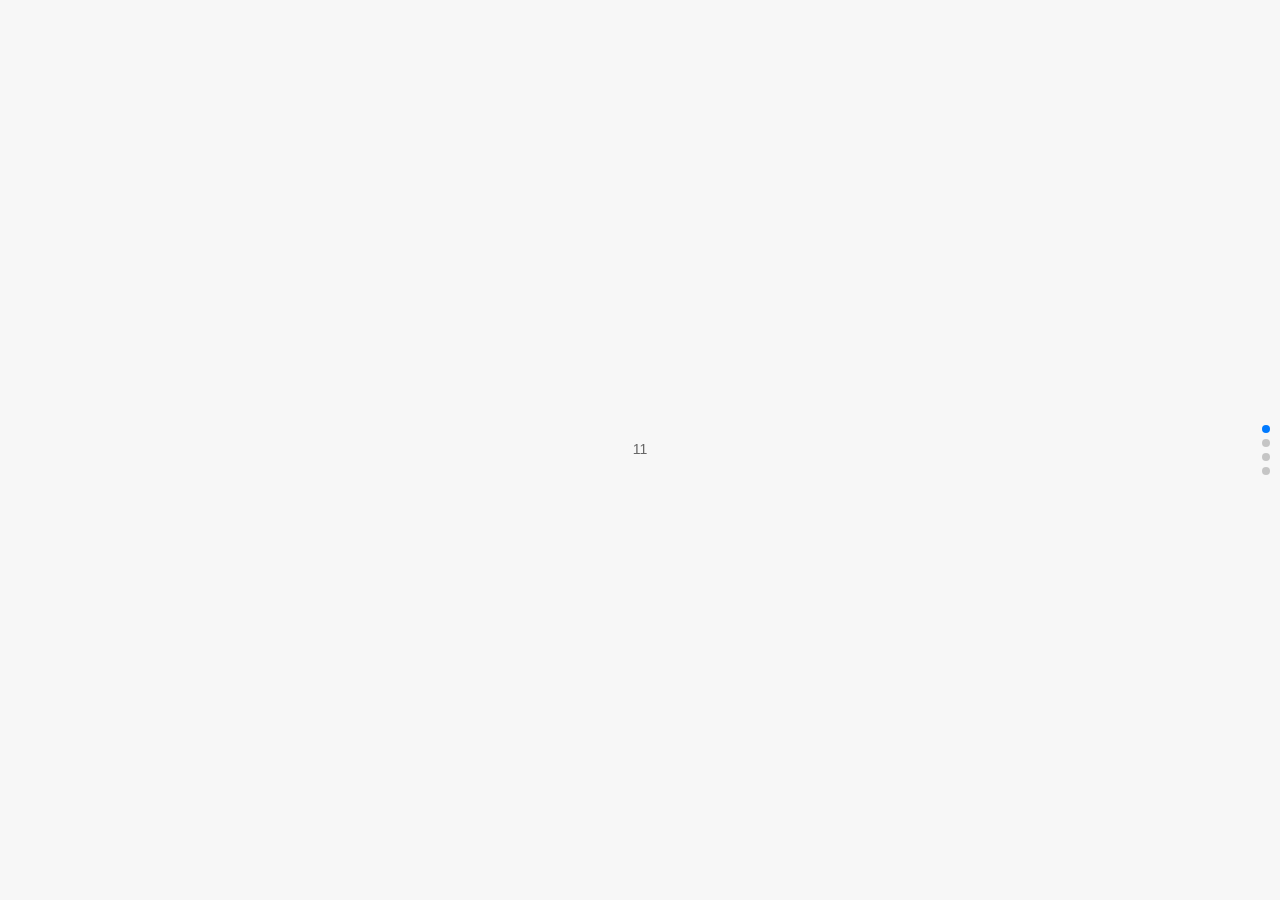
==== commit 9b7f5d62: "1" ====
--- a/index.html
+++ b/index.html
@@ -89,9 +89,31 @@
     </div>
   </div> -->
 
-  <section>
-    <div>
-      <div></div>
+  <section id="homePage" class="home-page">
+    <div class="swiper-container">
+      <div class="swiper-wrapper">
+        <div class="swiper-slide">
+          <div class="swiper-cell">
+            <div>11</div>
+          </div>
+        </div>
+        <div class="swiper-slide">
+          <div class="swiper-cell">
+            <div>11</div>
+          </div>
+        </div>
+        <div class="swiper-slide">
+          <div class="swiper-cell">
+            <div>11</div>
+          </div>
+        </div>
+        <div class="swiper-slide">
+          <div class="swiper-cell">
+            <div>11</div>
+          </div>
+        </div>
+      </div>
+      <div class="swiper-pagination"></div>
     </div>
   </section>
 
--- a/static/css/skin.css
+++ b/static/css/skin.css
@@ -1,1018 +1,15 @@
 /**
  * This is variable
  **/
-/**
- * This is style for about
- **/
-.page-about {
-  position: relative;
-  margin: 0 0 30px;
-}
-@media (max-width: 1024px) {
-  .page-about {
-    margin: 0 0 15px;
-  }
-}
-.page-about .detail {
-  padding: 30px;
-  background: #ffffff;
-}
-@media (max-width: 1024px) {
-  .page-about .detail {
-    padding: 15px;
-  }
-}
-.page-about__mission {
-  position: relative;
-  background: #ffffff;
-}
-.page-about__mission .rows {
-  position: relative;
-  padding: 30px;
-}
-@media (max-width: 1024px) {
-  .page-about__mission .rows {
-    padding: 15px;
-  }
-}
-.page-about__mission .rows + .rows::before {
-  content: '';
-  position: absolute;
-  top: 0;
-  left: 30px;
-  right: 30px;
-  border-bottom: 1px solid #e5e5e5;
-}
-@media (max-width: 1024px) {
-  .page-about__mission .rows + .rows::before {
-    left: 15px;
-    right: 15px;
-  }
-}
-.page-about__mission .cell {
-  position: relative;
-  overflow: hidden;
-}
-.page-about__mission .label {
-  float: left;
-}
-@media (max-width: 1024px) {
-  .page-about__mission .label {
-    float: none;
-  }
-}
-.page-about__mission .label h2 {
-  line-height: 1.5;
-  font-size: x-large;
-  color: #333333;
-}
-.page-about__mission .label h2 b {
-  color: #ca2b2f;
-}
-.page-about__mission .label p {
-  line-height: 2;
-  font-size: large;
-  color: #333333;
-}
-.page-about__mission .control {
-  margin: 0 0 0 300px;
-}
-@media (max-width: 1024px) {
-  .page-about__mission .control {
-    margin: 0;
-  }
-}
-.page-about__mission .control h3 {
-  line-height: 2;
-  font-size: large;
-  color: #333333;
-  font-weight: normal;
-}
-.page-about__mission .control h4 {
-  line-height: 1.5;
-  color: #bbbbbb;
-  font-family: Helvetica;
-  font-weight: normal;
-  margin: 0 0 20px;
-}
-.page-about__mission .control p {
-  line-height: 2;
-  text-align: justify;
-}
-.page-about__mission .control img {
-  display: block;
-  margin: 0 0 5px;
-  width: 100%;
-}
-.page-about__imgfix .thead {
-  position: relative;
-  text-align: center;
-  margin: 0 0 40px;
-}
-@media (max-width: 1024px) {
-  .page-about__imgfix .thead {
-    margin: 0 0 20px;
-  }
-}
-.page-about__imgfix .thead h2 {
-  line-height: 2;
-  font-size: 40px;
-  color: #bbbbbb;
-}
-@media (max-width: 1024px) {
-  .page-about__imgfix .thead h2 {
-    font-size: 24px;
-  }
-}
-.page-about__imgfix .thead h3 {
-  line-height: 1.5;
-  font-size: 20px;
-  color: #333333;
-}
-@media (max-width: 1024px) {
-  .page-about__imgfix .thead h3 {
-    font-size: 16px;
-  }
-}
-.page-about__imgfix .tbody {
+.home-page .swiper-container {
   position: relative;
 }
-.page-about__imgfix .tbody .wrap {
+.home-page .swiper-wrapper {
+  width: 100vw;
+  height: 100vh;
+}
+.home-page .swiper-slide {
   position: relative;
-  padding: 100px 0;
-  z-index: 1;
-}
-@media (max-width: 1024px) {
-  .page-about__imgfix .tbody .wrap {
-    padding: 30px 0;
-  }
-}
-.page-about__imgfix .tbody .imgfix {
-  position: absolute;
-  left: 0;
-  right: 0;
-  top: 0;
-  bottom: 0;
-  z-index: 0;
-  background: url() 50% 0 no-repeat #000000;
-  background-size: contain;
-  background-attachment: fixed;
-}
-@media (max-width: 1024px) {
-  .page-about__imgfix .tbody .imgfix {
-    background-size: cover;
-  }
-}
-.page-about__imgfix .tbody .text {
-  position: relative;
-}
-.page-about__imgfix .tbody h2 {
-  margin: 0 0 10px;
-  line-height: 1.5;
-  font-size: 22px;
-  color: #ffffff;
-}
-@media (max-width: 1024px) {
-  .page-about__imgfix .tbody h2 {
-    font-size: 20px;
-  }
-}
-.page-about__imgfix .tbody p {
-  max-width: 500px;
-  margin: 0 0 40px;
-  line-height: 1.5;
-  font-size: 16px;
-  color: #ffffff;
-}
-@media (max-width: 1024px) {
-  .page-about__imgfix .tbody p {
-    margin: 0 0 20px;
-    font-size: 14px;
-  }
-}
-.page-about__imgfix .tbody a {
-  display: inline-block;
-  padding: 0 50px;
-  line-height: 50px;
-  background: #ca2b2f;
-  color: #ffffff;
-  font-size: 16px;
-  border-radius: 3px;
-}
-@media (max-width: 1024px) {
-  .page-about__imgfix .tbody a {
-    padding: 0 30px;
-    line-height: 40px;
-    font-size: 14px;
-  }
-}
-/**
- * This is style for contact
- **/
-.page-contact {
-  position: relative;
-}
-.page-contact .detail {
-  padding: 30px;
-  overflow: hidden;
-  background: #ffffff;
-}
-@media (max-width: 1024px) {
-  .page-contact .detail {
-    padding: 15px;
-  }
-}
-.page-contact .detail .content {
-  float: left;
-  width: 450px;
-}
-@media (max-width: 1024px) {
-  .page-contact .detail .content {
-    float: none;
-    width: 100%;
-  }
-}
-.page-contact .detail .map {
-  margin: -30px -30px -30px 500px;
-}
-@media (max-width: 1024px) {
-  .page-contact .detail .map {
-    margin: 0 -30px -30px;
-  }
-}
-.page-contact .detail2 {
-  padding: 30px;
-  overflow: hidden;
-  background: #ffffff;
-}
-@media (max-width: 1024px) {
-  .page-contact .detail2 {
-    padding: 15px;
-  }
-}
-.page-contact .detail2 .content {
-  margin: 0 0 20px;
-}
-@media (max-width: 1024px) {
-  .page-contact .detail2 .map {
-    margin: 0 -30px -30px;
-  }
-}
-.page-contact__store {
-  padding: 30px 0 0;
-}
-@media (max-width: 1024px) {
-  .page-contact__store {
-    padding: 10px 0;
-  }
-}
-.page-contact__store .thead {
-  position: relative;
-}
-@media (max-width: 1024px) {
-  .page-contact__store .thead {
-    padding: 0 15px;
-  }
-}
-.page-contact__store .thead h2 {
-  line-height: 2;
-  font-size: xx-large;
-  color: #333333;
-}
-.page-contact__store .tbody .list {
-  position: relative;
-  margin: 0 -15px;
-  display: table;
-}
-@media (max-width: 1024px) {
-  .page-contact__store .tbody .list {
-    margin: 0;
-    padding: 8px;
-  }
-}
-.page-contact__store .tbody .item {
-  float: left;
-  width: 33.33%;
-}
-@media (max-width: 1024px) {
-  .page-contact__store .tbody .item {
-    width: 100%;
-  }
-}
-.page-contact__store .tbody .cell {
-  position: relative;
-  background: #ffffff;
-  margin: 15px;
-  padding: 30px 30px 20px;
-  box-shadow: 0 0 10px rgba(0, 0, 0, 0.01);
-}
-@media (max-width: 1024px) {
-  .page-contact__store .tbody .cell {
-    margin: 7px;
-  }
-}
-.page-contact__store .tbody .cell:hover {
-  box-shadow: 0 0 10px rgba(0, 0, 0, 0.05);
-}
-.page-contact__store .tbody .cell h3 {
-  line-height: 20px;
-  font-size: large;
-  color: #333333;
-  margin: 0 0 10px;
-}
-.page-contact__store .tbody .cell dd {
-  line-height: 20px;
-  margin: 0 0 10px;
-}
-/**
- * This is style for message
- **/
-.page-message {
-  position: relative;
-}
-.page-message .detail {
-  padding: 30px;
-  background: #ffffff;
-}
-@media (max-width: 1024px) {
-  .page-message .detail {
-    padding: 15px;
-  }
-}
-.page-message .detail .rich {
-  position: relative;
-  margin: 0 0 20px;
-}
-.page-message .detail .rich h2 {
-  line-height: 1.5;
-  color: #333333;
-  font-size: larger;
-  margin: 0 0 10px;
-}
-.page-message .detail .rich p {
-  line-height: 1.8;
-}
-.page-message .form {
-  position: relative;
-  display: block;
-}
-@media (max-width: 1024px) {
-  .page-message .form {
-    margin: 0 -15px -15px;
-    padding: 15px;
-    background: #f5f5f5;
-  }
-}
-.page-message .form .item {
-  position: relative;
-  overflow: hidden;
-  margin: 0 0 20px;
-}
-@media (max-width: 1024px) {
-  .page-message .form .item {
-    margin: 0 0 10px;
-  }
-}
-.page-message .form .item .label {
-  float: left;
-  width: 80px;
-  line-height: 40px;
-  text-align: right;
-}
-@media (max-width: 1024px) {
-  .page-message .form .item .label {
-    line-height: 50px;
-    float: none;
-  }
-}
-.page-message .form .item .label label {
-  color: #333333;
-  font-size: 16px;
-}
-.page-message .form .item .control {
-  position: relative;
-  margin: 0 0 0 80px;
-  padding: 0 0 0 10px;
-}
-@media (max-width: 1024px) {
-  .page-message .form .item .control {
-    margin: 0;
-    padding: 0;
-  }
-}
-.page-message .form .item .control .text {
-  position: relative;
-}
-.page-message .form .item .control .text input {
-  max-width: 300px;
-  width: 100%;
-  height: 40px;
-  line-height: 40px;
-  padding: 0 15px;
-  border: 1px solid #dddddd;
-  border-radius: 3px;
-}
-@media (max-width: 1024px) {
-  .page-message .form .item .control .text input {
-    max-width: 100%;
-  }
-}
-.page-message .form .item .control .text textarea {
-  max-width: 100%;
-  width: 100%;
-  height: 140px;
-  line-height: 20px;
-  padding: 15px;
-  border: 1px solid #dddddd;
-  border-radius: 3px;
-}
-.page-message .form .item .control .button {
-  position: relative;
-}
-.page-message .form .item .control .button input {
-  height: 50px;
-  padding: 0 50px;
-  font-size: 16px;
-  border: 0;
-  border-radius: 3px;
-  cursor: pointer;
-}
-@media (max-width: 1024px) {
-  .page-message .form .item .control .button input {
-    width: 100%;
-  }
-}
-.page-message .form .item .control .button input:hover {
-  box-shadow: 0 0 100px rgba(0, 0, 0, 0.1) inset;
-}
-.page-message .form .item .control .button input + input {
-  margin: 0 0 0 20px;
-}
-.page-message .form .item .control .button input[type='submit'] {
-  background: #ca2b2f;
-  color: #ffffff;
-}
-.page-message .form .item .control .button input[type='reset'] {
-  background: #dddddd;
-  color: #666666;
-}
-/**
- * This is style for news
- **/
-.news-list {
-  position: relative;
-}
-.news-list .list {
-  overflow: hidden;
-  background: #ffffff;
-}
-.news-list .list .item::after {
-  content: '';
-  display: block;
-  margin: 0 30px;
-  border-bottom: 1px solid #eeeeee;
-}
-.news-list .list .item .cell {
-  position: relative;
-  margin: 20px 30px;
-  display: block;
-  overflow: hidden;
-}
-@media (max-width: 1024px) {
-  .news-list .list .item .cell {
-    margin: 15px;
-  }
-}
-.news-list .list .item .inf {
-  position: relative;
-  padding: 0 120px 0 0;
-}
-.news-list .list .item .inf h3 {
-  line-height: 30px;
-  font-size: 16px;
-  font-weight: normal;
-  color: #000000;
-  white-space: nowrap;
-  overflow: hidden;
-  text-overflow: ellipsis;
-}
-@media (max-width: 1024px) {
-  .news-list .list .item .inf h3 {
-    line-height: 20px;
-    font-size: 16px;
-    text-align: justify;
-    overflow: hidden;
-    white-space: normal;
-    text-overflow: ellipsis;
-    display: -webkit-box;
-    -webkit-box-orient: vertical;
-    -webkit-line-clamp: 2;
-  }
-}
-.news-list .list .item .inf dl {
-  position: absolute;
-  right: 0;
-  top: 0;
-}
-.news-list .list .item .inf dl dd {
-  display: inline-flex;
-  line-height: 20px;
-  font-size: 16px;
-  color: #999999;
-}
-.news-list .list2 {
-  position: relative;
-  overflow: hidden;
-  background: #ffffff;
-}
-.news-list .list2 .item::after {
-  content: '';
-  display: block;
-  margin: 0 30px;
-  border-bottom: 1px solid #eeeeee;
-}
-.news-list .list2 .item .cell {
-  position: relative;
-  margin: 30px;
-  display: block;
-  overflow: hidden;
-}
-@media (max-width: 1024px) {
-  .news-list .list2 .item .cell {
-    margin: 15px;
-  }
-}
-.news-list .list2 .item .inf {
-  position: relative;
-}
-.news-list .list2 .item .inf h3 {
-  line-height: 20px;
-  font-size: 18px;
-  font-weight: normal;
-  color: #000000;
-  margin: 0 0 10px;
-  white-space: nowrap;
-  overflow: hidden;
-  text-overflow: ellipsis;
-}
-@media (max-width: 1024px) {
-  .news-list .list2 .item .inf h3 {
-    font-size: 16px;
-    text-align: justify;
-    overflow: hidden;
-    white-space: normal;
-    text-overflow: ellipsis;
-    display: -webkit-box;
-    -webkit-box-orient: vertical;
-    -webkit-line-clamp: 2;
-  }
-}
-.news-list .list2 .item .inf dl {
-  position: relative;
-  margin: 0 0 10px;
-}
-@media (max-width: 1024px) {
-  .news-list .list2 .item .inf dl {
-    margin: 0;
-  }
-}
-.news-list .list2 .item .inf dl dd {
-  display: inline-flex;
-  line-height: 30px;
-  color: #999999;
-}
-.news-list .list2 .item .inf dl dd + dd {
-  margin: 0 0 0 30px;
-}
-@media (max-width: 1024px) {
-  .news-list .list2 .item .inf dl dd + dd {
-    margin: 0 0 0 10px;
-  }
-}
-.news-list .list2 .item .inf p {
-  line-height: 25px;
-  text-align: justify;
-  overflow: hidden;
-  text-overflow: ellipsis;
-  display: -webkit-box;
-  -webkit-box-orient: vertical;
-  -webkit-line-clamp: 3;
-}
-@media (max-width: 1024px) {
-  .news-list .list2 .item .inf p {
-    display: none;
-  }
-}
-.news-list .list3 {
-  position: relative;
-  overflow: hidden;
-  background: #ffffff;
-}
-.news-list .list3 .item .cell {
-  position: relative;
-  margin: 30px;
-  display: block;
-  overflow: hidden;
-}
-@media (max-width: 1024px) {
-  .news-list .list3 .item .cell {
-    margin: 15px;
-  }
-}
-.news-list .list3 .item .img {
-  float: left;
-  width: 240px;
-}
-@media (max-width: 1024px) {
-  .news-list .list3 .item .img {
-    width: 100px;
-  }
-}
-.news-list .list3 .item .img a {
-  position: relative;
-  display: block;
-  padding: 0 0 75%;
-  overflow: hidden;
-}
-.news-list .list3 .item .img img {
-  position: absolute;
-  left: 0;
-  top: 0;
-  width: 100%;
-  height: 100%;
-  background: #eeeeee;
-}
-.news-list .list3 .item .inf {
-  position: relative;
-  margin: 0 0 0 260px;
-}
-@media (max-width: 1024px) {
-  .news-list .list3 .item .inf {
-    margin: 0 0 0 120px;
-  }
-}
-.news-list .list3 .item .inf h3 {
-  line-height: 20px;
-  font-size: 18px;
-  font-weight: normal;
-  color: #000000;
-  margin: 0 0 10px;
-  white-space: nowrap;
-  overflow: hidden;
-  text-overflow: ellipsis;
-}
-@media (max-width: 1024px) {
-  .news-list .list3 .item .inf h3 {
-    height: 40px;
-    margin: 0 0 5px;
-    font-size: 16px;
-    text-align: justify;
-    overflow: hidden;
-    white-space: normal;
-    text-overflow: ellipsis;
-    display: -webkit-box;
-    -webkit-box-orient: vertical;
-    -webkit-line-clamp: 2;
-  }
-}
-.news-list .list3 .item .inf dl {
-  position: relative;
-  margin: 0 0 20px;
-}
-@media (max-width: 1024px) {
-  .news-list .list3 .item .inf dl {
-    margin: 0 0 0;
-  }
-}
-.news-list .list3 .item .inf dl dd {
-  display: inline-flex;
-  line-height: 30px;
-  color: #999999;
-}
-.news-list .list3 .item .inf dl dd + dd {
-  margin: 0 0 0 30px;
-}
-@media (max-width: 1024px) {
-  .news-list .list3 .item .inf dl dd + dd {
-    margin: 0 0 0 10px;
-  }
-}
-.news-list .list3 .item .inf p {
-  height: 75px;
-  line-height: 25px;
-  text-align: justify;
-  overflow: hidden;
-  text-overflow: ellipsis;
-  display: -webkit-box;
-  -webkit-box-orient: vertical;
-  -webkit-line-clamp: 3;
-}
-@media (max-width: 1024px) {
-  .news-list .list3 .item .inf p {
-    display: none;
-  }
-}
-.news-list .list4 {
-  position: relative;
-  overflow: hidden;
-}
-@media (max-width: 1024px) {
-  .news-list .list4 {
-    padding: 8px;
-  }
-}
-.news-list .list4 .item {
-  float: left;
-  width: 25%;
-}
-@media (max-width: 1440px) {
-  .news-list .list4 .item {
-    width: 33.33%;
-  }
-}
-@media (max-width: 1024px) {
-  .news-list .list4 .item {
-    width: 50%;
-  }
-}
-.news-list .list4 .item .cell {
-  position: relative;
-  margin: 15px;
-  display: block;
-  overflow: hidden;
-}
-@media (max-width: 1024px) {
-  .news-list .list4 .item .cell {
-    margin: 7px;
-  }
-}
-.news-list .list4 .item .cell:hover .img img {
-  transform: scale(1.1);
-}
-.news-list .list4 .item .img {
-  width: 100%;
-}
-.news-list .list4 .item .img a {
-  position: relative;
-  display: block;
-  padding: 0 0 75%;
-  overflow: hidden;
-}
-.news-list .list4 .item .img img {
-  position: absolute;
-  left: 0;
-  top: 0;
-  width: 100%;
-  height: 100%;
-  background: #eeeeee;
-  transition: all 0.5s ease;
-}
-.news-list .list4 .item .inf {
-  position: relative;
-  background: #ffffff;
-  padding: 20px 20px 0;
-}
-@media (max-width: 1024px) {
-  .news-list .list4 .item .inf {
-    padding: 10px;
-  }
-}
-.news-list .list4 .item .inf h3 {
-  line-height: 20px;
-  font-size: 18px;
-  font-weight: normal;
-  color: #000000;
-  margin: 0 0 10px;
-  white-space: nowrap;
-  overflow: hidden;
-  text-overflow: ellipsis;
-}
-@media (max-width: 1024px) {
-  .news-list .list4 .item .inf h3 {
-    height: 40px;
-    margin: 0 0 5px;
-    font-size: 16px;
-    text-align: justify;
-    overflow: hidden;
-    white-space: normal;
-    text-overflow: ellipsis;
-    display: -webkit-box;
-    -webkit-box-orient: vertical;
-    -webkit-line-clamp: 2;
-  }
-}
-.news-list .list4 .item .inf p {
-  height: 75px;
-  line-height: 25px;
-  margin: 0 0 20px;
-  text-align: justify;
-  overflow: hidden;
-  text-overflow: ellipsis;
-  display: -webkit-box;
-  -webkit-box-orient: vertical;
-  -webkit-line-clamp: 3;
-}
-@media (max-width: 1024px) {
-  .news-list .list4 .item .inf p {
-    display: none;
-  }
-}
-.news-list .list4 .item .inf dl {
-  position: relative;
-  border-top: 1px solid #dddddd;
-  display: flex;
-}
-@media (max-width: 1024px) {
-  .news-list .list4 .item .inf dl {
-    display: none;
-  }
-}
-.news-list .list4 .item .inf dl dd {
-  flex: 1;
-  line-height: 50px;
-  color: #999999;
-}
-.news-list .list4 .item .inf dl dd + dd {
-  text-align: right;
-}
-.news-detail {
-  position: relative;
-  margin: 0 0 2px;
-}
-.news-detail .detail {
-  position: relative;
-  padding: 30px;
-  background: #ffffff;
-}
-@media (max-width: 1024px) {
-  .news-detail .detail {
-    padding: 15px;
-  }
-}
-.news-detail .detail .title {
-  position: relative;
-  text-align: center;
-}
-.news-detail .detail .title h1 {
-  line-height: 1.5;
-  font-size: 24px;
-  font-weight: normal;
-  padding: 10px;
-  color: #000000;
-}
-@media (max-width: 1024px) {
-  .news-detail .detail .title h1 {
-    font-size: large;
-  }
-}
-.news-detail .detail .desc {
-  position: relative;
-  text-align: center;
-  margin: 0 0 50px;
-}
-@media (max-width: 1024px) {
-  .news-detail .detail .desc {
-    margin: 0 0 20px;
-  }
-}
-.news-detail .detail .desc dd {
-  display: inline-flex;
-  line-height: 2;
-  margin: 0 10px;
-  color: #999999;
-}
-@media (max-width: 1024px) {
-  .news-detail .detail .desc dd:nth-child(1),
-  .news-detail .detail .desc dd:nth-child(3) {
-    display: none;
-  }
-}
-.news-detail .detail .content {
-  position: relative;
-}
-.news-detail .detail2 {
-  position: relative;
-}
-@media (max-width: 1024px) {
-  .news-detail .detail2 {
-    padding: 15px;
-  }
-}
-.news-detail .detail2 .title {
-  position: relative;
-}
-.news-detail .detail2 .title h1 {
-  line-height: 1.5;
-  font-size: 24px;
-  padding: 0 0 15px;
-  font-weight: normal;
-  color: #000000;
-  border-bottom: 1px solid #e5e5e5;
-}
-@media (max-width: 1024px) {
-  .news-detail .detail2 .title h1 {
-    font-size: large;
-  }
-}
-.news-detail .detail2 .dist {
-  position: relative;
-  margin: 0 0 50px;
-}
-@media (max-width: 1024px) {
-  .news-detail .detail2 .dist {
-    margin: 0 0 20px;
-  }
-}
-.news-detail .detail2 .dist .desc dd {
-  display: inline-flex;
-  line-height: 50px;
-  margin: 0 20px 0 0;
-  color: #999999;
-}
-@media (max-width: 1024px) {
-  .news-detail .detail2 .dist .desc dd:nth-child(1),
-  .news-detail .detail2 .dist .desc dd:nth-child(3) {
-    display: none;
-  }
-}
-.news-detail .detail2 .dist #share {
-  position: absolute;
-  right: 0;
-  top: 0;
-  padding: 10px 0;
-}
-@media (max-width: 1024px) {
-  .news-detail .detail2 .dist #share {
-    display: none;
-  }
-}
-.news-detail .detail2 .content {
-  position: relative;
-}
-/**
- * This is style for case
- **/
-.case-list .list {
-  position: relative;
-  overflow: hidden;
-}
-@media (max-width: 1024px) {
-  .case-list .list {
-    padding: 8px;
-  }
-}
-.case-list .list .item {
-  float: left;
-  width: 33.33%;
-}
-@media (max-width: 1440px) {
-  .case-list .list .item {
-    width: 50%;
-  }
-}
-@media (max-width: 1024px) {
-  .case-list .list .item {
-    width: 100%;
-  }
-}
-.case-list .list .item .cell {
-  position: relative;
-  margin: 7px;
-  display: block;
-}
-.case-list .list .item .cell:hover .img img,
-.case-list .list .item .cell:active .img img {
-  transform: scale(1.1);
-}
-.case-list .list .item .cell:hover .inf,
-.case-list .list .item .cell:active .inf {
-  background: rgba(0, 0, 0, 0.3);
-}
-.case-list .list .item .img a {
-  position: relative;
-  display: block;
-  padding: 0 0 75%;
-  overflow: hidden;
-}
-.case-list .list .item .img img {
-  position: absolute;
-  left: 0;
-  top: 0;
-  width: 100%;
-  height: 100%;
-  object-fit: cover;
-  background: #eeeeee;
-  transition: all 0.5s ease;
-}
-.case-list .list .item .inf {
-  position: absolute;
-  left: 0;
-  top: 0;
-  bottom: 0;
-  right: 0;
-  padding: 50px;
-  display: block;
-  background: rgba(0, 0, 0, 0.5);
   display: -webkit-box;
   display: -ms-flexbox;
   display: -webkit-flex;
@@ -1026,1425 +23,3 @@
   -webkit-align-items: center;
   align-items: center;
 }
-.case-list .list .item .inf h3 {
-  line-height: 1.5;
-  text-align: center;
-  font-size: 18px;
-  font-weight: normal;
-  color: #ffffff;
-}
-.case-list .list2 {
-  position: relative;
-  overflow: hidden;
-}
-@media (max-width: 1024px) {
-  .case-list .list2 {
-    padding: 8px;
-  }
-}
-.case-list .list2 .item {
-  float: left;
-  width: 33.33%;
-}
-@media (max-width: 1440px) {
-  .case-list .list2 .item {
-    width: 50%;
-  }
-}
-@media (max-width: 1024px) {
-  .case-list .list2 .item {
-    width: 100%;
-  }
-}
-.case-list .list2 .item .cell {
-  position: relative;
-  margin: 7px;
-  display: block;
-}
-.case-list .list2 .item .cell:hover .img img,
-.case-list .list2 .item .cell:active .img img {
-  transform: scale(1.1);
-}
-.case-list .list2 .item .cell:hover .inf,
-.case-list .list2 .item .cell:active .inf {
-  background: rgba(202, 43, 47, 0.8);
-}
-.case-list .list2 .item .img a {
-  position: relative;
-  display: block;
-  padding: 0 0 75%;
-  overflow: hidden;
-}
-.case-list .list2 .item .img img {
-  position: absolute;
-  left: 0;
-  top: 0;
-  width: 100%;
-  height: 100%;
-  object-fit: cover;
-  background: #eeeeee;
-  transition: all 0.5s ease;
-}
-.case-list .list2 .item .inf {
-  position: absolute;
-  left: 0;
-  bottom: 0;
-  right: 0;
-  padding: 15px 50px;
-  display: block;
-  background: rgba(0, 0, 0, 0.7);
-  display: -webkit-box;
-  display: -ms-flexbox;
-  display: -webkit-flex;
-  display: flex;
-  -webkit-box-pack: center;
-  -ms-flex-pack: center;
-  -webkit-justify-content: center;
-  justify-content: center;
-  -webkit-box-align: center;
-  -ms-flex-align: center;
-  -webkit-align-items: center;
-  align-items: center;
-}
-.case-list .list2 .item .inf h3 {
-  line-height: 1.5;
-  text-align: center;
-  font-size: 18px;
-  font-weight: normal;
-  color: #ffffff;
-}
-.case-list .list3 {
-  position: relative;
-  overflow: hidden;
-}
-@media (max-width: 1024px) {
-  .case-list .list3 {
-    padding: 8px;
-  }
-}
-.case-list .list3 .item {
-  float: left;
-  width: 33.33%;
-}
-@media (max-width: 1440px) {
-  .case-list .list3 .item {
-    width: 50%;
-  }
-}
-@media (max-width: 1024px) {
-  .case-list .list3 .item {
-    width: 100%;
-  }
-}
-.case-list .list3 .item .cell {
-  position: relative;
-  margin: 15px;
-  display: block;
-}
-@media (max-width: 1024px) {
-  .case-list .list3 .item .cell {
-    margin: 7px;
-  }
-}
-.case-list .list3 .item .cell:hover .img a::before,
-.case-list .list3 .item .cell:active .img a::before {
-  transform: translateY(0);
-  opacity: 1;
-}
-.case-list .list3 .item .cell:hover .img a::after,
-.case-list .list3 .item .cell:active .img a::after {
-  transform: translateX(0);
-  opacity: 1;
-}
-.case-list .list3 .item .cell:hover .img img,
-.case-list .list3 .item .cell:active .img img {
-  transform: scale(1.1);
-  opacity: 0.3;
-}
-.case-list .list3 .item .img {
-  position: relative;
-}
-.case-list .list3 .item .img a {
-  position: relative;
-  display: block;
-  padding: 0 0 50%;
-  overflow: hidden;
-  background: #ca2b2f;
-}
-.case-list .list3 .item .img a::before {
-  content: '';
-  position: absolute;
-  left: 50%;
-  top: 50%;
-  z-index: 5;
-  height: 50px;
-  margin: -25px 0 0 0;
-  border-left: 1px solid #ffffff;
-  transform: translateY(60px);
-  opacity: 0;
-  transition: all 0.3s ease;
-}
-.case-list .list3 .item .img a::after {
-  content: '';
-  position: absolute;
-  left: 50%;
-  top: 50%;
-  z-index: 5;
-  width: 50px;
-  margin: 0 0 0 -25px;
-  border-bottom: 1px solid #ffffff;
-  transform: translateX(-60px);
-  opacity: 0;
-  transition: all 0.3s ease;
-}
-.case-list .list3 .item .img img {
-  position: absolute;
-  left: 0;
-  top: 0;
-  width: 100%;
-  height: 100%;
-  object-fit: cover;
-  background: #eeeeee;
-  transition: all 0.5s ease;
-}
-.case-list .list3 .item .inf {
-  padding: 15px 20px;
-  background: #ffffff;
-}
-.case-list .list3 .item .inf h3 {
-  line-height: 40px;
-  font-size: 18px;
-  font-weight: normal;
-  white-space: nowrap;
-  overflow: hidden;
-  text-overflow: ellipsis;
-}
-.case-list .list3 .item .inf p {
-  height: 50px;
-  line-height: 25px;
-  text-align: justify;
-  overflow: hidden;
-  text-overflow: ellipsis;
-  display: -webkit-box;
-  -webkit-box-orient: vertical;
-  -webkit-line-clamp: 2;
-  color: #999999;
-}
-.case-list .list4 {
-  position: relative;
-  overflow: hidden;
-}
-@media (max-width: 1024px) {
-  .case-list .list4 {
-    padding: 8px;
-  }
-}
-.case-list .list4 .item {
-  float: left;
-  width: 33.33%;
-}
-@media (max-width: 1440px) {
-  .case-list .list4 .item {
-    width: 50%;
-  }
-}
-@media (max-width: 1024px) {
-  .case-list .list4 .item {
-    width: 100%;
-  }
-}
-.case-list .list4 .item .cell {
-  position: relative;
-  margin: 7px;
-  display: block;
-  overflow: hidden;
-}
-.case-list .list4 .item .cell:hover .img img,
-.case-list .list4 .item .cell:active .img img {
-  transform: scale(1.1);
-}
-.case-list .list4 .item .cell:hover .inf,
-.case-list .list4 .item .cell:active .inf {
-  bottom: 0;
-}
-.case-list .list4 .item .img a {
-  position: relative;
-  display: block;
-  padding: 0 0 75%;
-  overflow: hidden;
-}
-.case-list .list4 .item .img img {
-  position: absolute;
-  left: 0;
-  top: 0;
-  width: 100%;
-  height: 100%;
-  object-fit: cover;
-  background: #eeeeee;
-  transition: all 0.5s ease;
-}
-.case-list .list4 .item .inf {
-  position: absolute;
-  left: 0;
-  bottom: -100px;
-  right: 0;
-  padding: 10px 30px;
-  display: block;
-  transition: all 0.3s ease;
-  background: -webkit-linear-gradient(rgba(0, 0, 0, 0), rgba(0, 0, 0, 0.5));
-}
-@media (max-width: 1024px) {
-  .case-list .list4 .item .inf {
-    bottom: 0 !important;
-  }
-}
-.case-list .list4 .item .inf h3 {
-  line-height: 30px;
-  font-size: 18px;
-  font-weight: normal;
-  color: #ffffff;
-  white-space: nowrap;
-  overflow: hidden;
-  text-overflow: ellipsis;
-}
-.case-detail {
-  position: relative;
-  margin: 0 0 2px;
-}
-.case-detail .detail {
-  position: relative;
-  padding: 30px;
-  background: #ffffff;
-}
-@media (max-width: 1024px) {
-  .case-detail .detail {
-    padding: 15px;
-  }
-}
-.case-detail .detail .title {
-  position: relative;
-  text-align: center;
-  margin: 0 0 40px;
-}
-.case-detail .detail .title h1 {
-  line-height: 1.5;
-  font-size: 24px;
-  font-weight: normal;
-  padding: 10px;
-  color: #000000;
-}
-.case-detail .detail .summary {
-  position: relative;
-  padding: 30px 60px;
-  margin: 0 0 30px;
-  background: #f9f9f9;
-  box-shadow: 0 0 15px rgba(0, 0, 0, 0.02) inset;
-}
-.case-detail .detail .summary::before,
-.case-detail .detail .summary::after {
-  content: '';
-  position: absolute;
-  width: 30px;
-  height: 40px;
-  background: url() 0 0 no-repeat;
-}
-.case-detail .detail .summary::before {
-  left: 10px;
-  top: 10px;
-  background-image: url([data-uri]);
-}
-.case-detail .detail .summary::after {
-  right: 10px;
-  bottom: 10px;
-  background-image: url([data-uri]);
-}
-.case-detail .detail .summary p {
-  line-height: 2;
-  color: #999999;
-}
-.case-detail .detail .content {
-  position: relative;
-}
-/**
- * This is style for product
- **/
-.product-list .list {
-  overflow: hidden;
-}
-@media (max-width: 1024px) {
-  .product-list .list {
-    padding: 8px;
-  }
-}
-.product-list .list .item {
-  float: left;
-  width: 33.33%;
-}
-@media (max-width: 1024px) {
-  .product-list .list .item {
-    width: 100%;
-  }
-}
-.product-list .list .item .cell {
-  position: relative;
-  display: block;
-  margin: 15px;
-  box-shadow: 0 0 10px rgba(0, 0, 0, 0.05);
-}
-@media (max-width: 1024px) {
-  .product-list .list .item .cell {
-    margin: 7px;
-  }
-}
-.product-list .list .item .cell:hover .img img {
-  transform: scale(1.1);
-}
-.product-list .list .item .img {
-  position: relative;
-  display: block;
-  padding: 0 0 75%;
-  overflow: hidden;
-}
-.product-list .list .item .img img {
-  position: absolute;
-  left: 0;
-  top: 0;
-  width: 100%;
-  height: 100%;
-  object-fit: cover;
-  background: #eeeeee;
-  transition: all 0.5s ease;
-}
-.product-list .list .item .inf {
-  position: relative;
-  background: #ffffff;
-  padding: 15px;
-}
-@media (max-width: 1024px) {
-  .product-list .list .item .inf {
-    padding: 10px;
-  }
-}
-.product-list .list .item .inf h3 {
-  line-height: 40px;
-  font-size: 20px;
-  font-weight: normal;
-  text-align: center;
-  color: #000000;
-  white-space: nowrap;
-  overflow: hidden;
-  text-overflow: ellipsis;
-}
-@media (max-width: 1024px) {
-  .product-list .list .item .inf h3 {
-    line-height: 20px;
-    font-size: 16px;
-  }
-}
-.product-list .list2 {
-  overflow: hidden;
-}
-@media (max-width: 1024px) {
-  .product-list .list2 {
-    padding: 8px;
-  }
-}
-.product-list .list2 .item {
-  float: left;
-  width: 33.33%;
-}
-@media (max-width: 1024px) {
-  .product-list .list2 .item {
-    width: 100%;
-  }
-}
-.product-list .list2 .item .cell {
-  position: relative;
-  display: block;
-  margin: 15px;
-  box-shadow: 0 0 10px rgba(0, 0, 0, 0.05);
-}
-@media (max-width: 1024px) {
-  .product-list .list2 .item .cell {
-    margin: 7px;
-  }
-}
-.product-list .list2 .item .cell:hover .img img {
-  transform: scale(1.1);
-}
-.product-list .list2 .item .cell:hover .inf {
-  opacity: 1;
-  transition: all 0.5s ease;
-}
-.product-list .list2 .item .img {
-  position: relative;
-  display: block;
-  padding: 0 0 75%;
-  overflow: hidden;
-}
-.product-list .list2 .item .img img {
-  position: absolute;
-  left: 0;
-  top: 0;
-  width: 100%;
-  height: 100%;
-  object-fit: cover;
-  background: #eeeeee;
-  transition: all 0.5s ease;
-}
-.product-list .list2 .item .inf {
-  position: absolute;
-  top: 0;
-  left: 0;
-  right: 0;
-  bottom: 0;
-  background: rgba(0, 0, 0, 0.6);
-  padding: 50px;
-  opacity: 0;
-  display: -webkit-box;
-  display: -ms-flexbox;
-  display: -webkit-flex;
-  display: flex;
-  -webkit-box-pack: center;
-  -ms-flex-pack: center;
-  -webkit-justify-content: center;
-  justify-content: center;
-  -webkit-box-align: center;
-  -ms-flex-align: center;
-  -webkit-align-items: center;
-  align-items: center;
-}
-@media (max-width: 1024px) {
-  .product-list .list2 .item .inf {
-    padding: 20px;
-    opacity: 1;
-  }
-}
-.product-list .list2 .item .inf h3 {
-  line-height: 40px;
-  font-size: 20px;
-  font-weight: normal;
-  text-align: center;
-  color: #ffffff;
-  white-space: nowrap;
-  overflow: hidden;
-  text-overflow: ellipsis;
-}
-@media (max-width: 1024px) {
-  .product-list .list2 .item .inf h3 {
-    line-height: 20px;
-    font-size: 16px;
-  }
-}
-.product-detail {
-  position: relative;
-  margin: 0 0 2px;
-}
-.product-detail .detail {
-  position: relative;
-  padding: 30px;
-  background: #ffffff;
-}
-@media (max-width: 1024px) {
-  .product-detail .detail {
-    padding: 15px;
-  }
-}
-.product-detail .detail .title {
-  position: relative;
-  text-align: center;
-  margin: 0 0 40px;
-}
-@media (max-width: 1024px) {
-  .product-detail .detail .title {
-    margin: 0 0 20px;
-  }
-}
-.product-detail .detail .title h1 {
-  line-height: 1.5;
-  font-size: 24px;
-  font-weight: normal;
-  padding: 10px;
-  color: #000000;
-}
-.product-detail .detail .image {
-  position: relative;
-  text-align: center;
-  margin: 0 0 20px;
-}
-.product-detail .detail .image img {
-  max-width: 100%;
-}
-.product-detail .detail .content {
-  position: relative;
-}
-.product-detail .detail .content .thead {
-  position: relative;
-  margin: 0 0 15px;
-  border-bottom: 1px solid #dddddd;
-}
-.product-detail .detail .content .thead h2 {
-  line-height: 2.4;
-  font-size: large;
-  color: #333333;
-}
-.product-detail .detail .content .rich {
-  margin: 0 0 30px;
-}
-.product-detail .detail2 {
-  position: relative;
-}
-.product-detail .detail2 .image {
-  float: left;
-  width: 500px;
-  background: #ffffff;
-}
-@media (max-width: 1024px) {
-  .product-detail .detail2 .image {
-    float: none;
-    width: 100%;
-  }
-}
-.product-detail .detail2 .image img {
-  display: block;
-  width: 100%;
-  height: 450px;
-  object-fit: cover;
-}
-.product-detail .detail2 .swiper {
-  float: left;
-  width: 400px;
-  position: relative;
-  background: #ffffff;
-}
-.product-detail .detail2 .swiper:hover .swiper-button-prev,
-.product-detail .detail2 .swiper:hover .swiper-button-next {
-  opacity: 1;
-}
-.product-detail .detail2 .swiper:hover .swiper-button-prev {
-  transform: translateX(0);
-}
-.product-detail .detail2 .swiper:hover .swiper-button-next {
-  transform: translateX(0);
-}
-.product-detail .detail2 .swiper + .inf {
-  margin-left: 450px;
-}
-@media (max-width: 1024px) {
-  .product-detail .detail2 .swiper + .inf {
-    margin: 0;
-    padding: 15px;
-  }
-}
-@media (max-width: 1024px) {
-  .product-detail .detail2 .swiper {
-    float: none;
-    width: 100%;
-  }
-}
-.product-detail .detail2 .swiper .img,
-.product-detail .detail2 .swiper .video {
-  position: relative;
-  padding: 0 0 128%;
-  overflow: hidden;
-}
-.product-detail .detail2 .swiper .img img,
-.product-detail .detail2 .swiper .video img,
-.product-detail .detail2 .swiper .img video,
-.product-detail .detail2 .swiper .video video {
-  position: absolute;
-  top: 0;
-  left: 0;
-  width: 100%;
-  height: 100%;
-  object-fit: cover;
-  background: #eeeeee;
-}
-.product-detail .detail2 .swiper .swiper-button-prev,
-.product-detail .detail2 .swiper .swiper-button-next {
-  opacity: 0;
-  color: #ffffff;
-  transition: all 0.3s ease;
-}
-.product-detail .detail2 .swiper .swiper-button-prev::after,
-.product-detail .detail2 .swiper .swiper-button-next::after {
-  transform: scale(0.6);
-}
-.product-detail .detail2 .swiper .swiper-button-prev {
-  transform: translateX(-40px);
-}
-.product-detail .detail2 .swiper .swiper-button-next {
-  transform: translateX(40px);
-}
-.product-detail .detail2 .inf {
-  margin: 0 0 0 550px;
-}
-@media (max-width: 1024px) {
-  .product-detail .detail2 .inf {
-    margin: 0;
-    padding: 15px;
-  }
-}
-.product-detail .detail2 .inf .title {
-  padding: 20px 0;
-}
-@media (max-width: 1024px) {
-  .product-detail .detail2 .inf .title {
-    padding: 10px 0;
-  }
-}
-.product-detail .detail2 .inf .title h1 {
-  line-height: 1.2;
-  font-size: xx-large;
-  font-weight: normal;
-  color: #333333;
-}
-@media (max-width: 1024px) {
-  .product-detail .detail2 .inf .title h1 {
-    font-size: large;
-  }
-}
-.product-detail .detail2 .inf .desc {
-  padding: 15px 0;
-  border-top: 1px solid #dddddd;
-  border-bottom: 1px solid #dddddd;
-  color: #999999;
-}
-@media (max-width: 1024px) {
-  .product-detail .detail2 .inf .desc {
-    border: 0;
-  }
-}
-.product-detail .detail2 .inf .oks {
-  padding: 20px 0;
-}
-.product-detail .detail2 .inf .oks dd {
-  padding: 0 0 0 35px;
-  line-height: 40px;
-  background: url([data-uri]) 0 12px no-repeat;
-}
-.product-detail .detail2 .inf .button {
-  padding: 20px 0;
-}
-@media (max-width: 1024px) {
-  .product-detail .detail2 .inf .button {
-    display: flex;
-  }
-}
-.product-detail .detail2 .inf .button dd {
-  position: relative;
-  display: inline-flex;
-}
-@media (max-width: 1024px) {
-  .product-detail .detail2 .inf .button dd {
-    flex: 1;
-  }
-}
-.product-detail .detail2 .inf .button dd + dd button,
-.product-detail .detail2 .inf .button dd + dd a {
-  margin: 0 0 0 20px;
-  background: #1e80ff;
-}
-.product-detail .detail2 .inf .button button,
-.product-detail .detail2 .inf .button a {
-  width: 150px;
-  height: 50px;
-  line-height: 50px;
-  padding: 0 40px;
-  border: 0;
-  font-size: 16px;
-  background: #ca2b2f;
-  color: #ffffff;
-  border-radius: 3px;
-  cursor: pointer;
-  text-align: center;
-}
-@media (max-width: 1024px) {
-  .product-detail .detail2 .inf .button button,
-  .product-detail .detail2 .inf .button a {
-    width: 100%;
-  }
-}
-.product-detail .detail2 .inf .button button:hover,
-.product-detail .detail2 .inf .button a:hover {
-  box-shadow: 0 0 100px rgba(0, 0, 0, 0.1) inset;
-}
-.product-detail .detail2 .inf .button button:hover + .rcode,
-.product-detail .detail2 .inf .button a:hover + .rcode {
-  display: block;
-}
-.product-detail .detail2 .inf .button .rcode {
-  position: absolute;
-  bottom: 70px;
-  padding: 15px;
-  background: #ffffff;
-  box-shadow: 0 0 10px rgba(0, 0, 0, 0.1);
-  display: none;
-}
-@media (max-width: 1024px) {
-  .product-detail .detail2 .inf .button .rcode {
-    display: none !important;
-  }
-}
-.product-detail .detail2 .inf .button .rcode::before,
-.product-detail .detail2 .inf .button .rcode::after {
-  content: '';
-  position: absolute;
-  bottom: -30px;
-  left: 50%;
-  margin: 0 0 0 -15px;
-  width: 0;
-  height: 0;
-  border: 15px solid transparent;
-  border-top-color: #eeeeee;
-}
-.product-detail .detail2 .inf .button .rcode::after {
-  bottom: -28px;
-  border-top-color: #ffffff;
-}
-.product-detail .detail2 .inf .button .rcode img {
-  display: block;
-  width: 120px;
-  height: 120px;
-}
-.product-detail .detail2 .content {
-  position: relative;
-  clear: both;
-  padding: 30px 0 0 0;
-}
-@media (max-width: 1024px) {
-  .product-detail .detail2 .content {
-    padding: 0;
-  }
-}
-.product-detail .detail2 .content .thead {
-  position: relative;
-  background: #ffffff;
-  padding: 0 30px;
-  margin: 0 0 2px;
-}
-@media (max-width: 1024px) {
-  .product-detail .detail2 .content .thead {
-    padding: 0 15px;
-  }
-}
-.product-detail .detail2 .content .thead h2 {
-  line-height: 70px;
-  font-size: larger;
-  color: #333333;
-}
-@media (max-width: 1024px) {
-  .product-detail .detail2 .content .thead h2 {
-    line-height: 50px;
-  }
-}
-.product-detail .detail2 .content .rich {
-  position: relative;
-  background: #ffffff;
-  padding: 30px;
-}
-@media (max-width: 1024px) {
-  .product-detail .detail2 .content .rich {
-    padding: 15px;
-  }
-}
-.product-detail .detail2 .model {
-  float: left;
-  width: 500px;
-  overflow: hidden;
-  position: relative;
-  display: flex;
-  align-items: center;
-  justify-content: center;
-}
-.product-detail .detail2 .model.is-loading .model-viewport {
-  filter: blur(20px);
-}
-.product-detail .detail2 .model.is-loading .model-shadow {
-  z-index: 5;
-  visibility: visible;
-}
-@media (max-width: 1024px) {
-  .product-detail .detail2 .model {
-    float: none;
-    width: 100%;
-    margin: 0 0 20px;
-  }
-}
-.product-detail .detail2 .model .model-shadow {
-  position: absolute;
-  top: 0;
-  left: 0;
-  right: 0;
-  bottom: 0;
-  z-index: 0;
-  display: flex;
-  align-items: center;
-  justify-content: center;
-  background: rgba(0, 0, 0, 0.6);
-  visibility: hidden;
-}
-.product-detail .detail2 .model .model-shadow span {
-  font-size: 16px;
-  color: #dddddd;
-}
-.product-detail .detail2 .model .model-placeholder {
-  position: relative;
-  padding: 0 0 66.65%;
-  width: 100%;
-  z-index: 1;
-}
-.product-detail .detail2 .model .model-viewport {
-  position: absolute;
-  left: 0;
-  top: 0;
-  width: 100%;
-  height: 100%;
-  background-color: #ffffff;
-  background-image: linear-gradient(45deg, #ccc 25%, transparent 0, transparent 75%, #ccc 0, #ccc), linear-gradient(45deg, #ccc 25%, transparent 0, transparent 75%, #ccc 0, #ccc);
-  background-position: 0 0, 4px 4px;
-  background-size: 8px 8px;
-}
-.product-detail .detail2 .model .model-viewport::after {
-  content: '';
-  position: absolute;
-  top: 0;
-  left: 0;
-  right: 0;
-  bottom: 0;
-  z-index: 1;
-}
-.product-detail .detail2 .model .model-viewport img {
-  position: relative;
-  display: block;
-  height: 100%;
-}
-.product-detail .detail2 .preview {
-  float: left;
-  width: 500px;
-  position: relative;
-  z-index: 10;
-}
-@media (max-width: 1024px) {
-  .product-detail .detail2 .preview {
-    float: none;
-    width: 100%;
-  }
-}
-.product-detail .detail2 .preview .preview-origin {
-  position: relative;
-  border: 1px solid #dddddd;
-  margin: 0 0 15px;
-}
-@media (max-width: 1024px) {
-  .product-detail .detail2 .preview .preview-origin {
-    display: none;
-  }
-}
-.product-detail .detail2 .preview .preview-origin .preview-origin__img {
-  position: relative;
-  width: 500px;
-  height: 500px;
-  overflow: hidden;
-}
-.product-detail .detail2 .preview .preview-origin .preview-origin__img img {
-  position: absolute;
-  left: 0;
-  top: 0;
-  width: 100%;
-  height: 100%;
-  z-index: 0;
-}
-.product-detail .detail2 .preview .preview-origin .preview-origin__area {
-  position: absolute;
-  left: 0;
-  top: 0;
-  width: 200px;
-  height: 200px;
-  background: rgba(255, 255, 0, 0.5);
-  pointer-events: none;
-  cursor: move;
-  display: none;
-}
-.product-detail .detail2 .preview .preview-zoom {
-  position: absolute;
-  right: 0;
-  top: 0;
-  display: none;
-}
-.product-detail .detail2 .preview .preview-zoom .preview-zoom__img {
-  position: absolute;
-  left: 2px;
-  top: 0;
-  width: 500px;
-  height: 500px;
-  overflow: hidden;
-  background: #ffffff;
-  box-shadow: 0 0 10px rgba(0, 0, 0, 0.1);
-}
-.product-detail .detail2 .preview .preview-zoom .preview-zoom__img img {
-  position: relative;
-}
-.product-detail .detail2 .preview .preview-swiper {
-  position: relative;
-  padding: 0 40px;
-}
-@media (max-width: 1024px) {
-  .product-detail .detail2 .preview .preview-swiper {
-    padding: 0;
-  }
-}
-.product-detail .detail2 .preview .preview-swiper .img {
-  position: relative;
-  width: 65px;
-  height: 65px;
-  border: 2px solid transparent;
-  cursor: pointer;
-}
-@media (max-width: 1024px) {
-  .product-detail .detail2 .preview .preview-swiper .img {
-    width: auto;
-    height: auto;
-    border: 0;
-    padding: 0 0 100%;
-  }
-}
-.product-detail .detail2 .preview .preview-swiper .img.active {
-  border-color: #ca2b2f;
-}
-.product-detail .detail2 .preview .preview-swiper .img img {
-  position: absolute;
-  left: 0;
-  top: 0;
-  width: 100%;
-  height: 100%;
-}
-.product-detail .detail2 .preview .swiper-button-prev,
-.product-detail .detail2 .preview .swiper-button-next {
-  opacity: 0.8;
-  color: #999999;
-  transition: all 0.3s ease;
-}
-.product-detail .detail2 .preview .swiper-button-prev::after,
-.product-detail .detail2 .preview .swiper-button-next::after {
-  transform: scale(0.6);
-}
-.product-detail .detail2 .preview .swiper-button-prev:hover,
-.product-detail .detail2 .preview .swiper-button-next:hover {
-  opacity: 0.6;
-  color: #ca2b2f;
-}
-.product-detail .detail2 .preview .swiper-button-prev:active,
-.product-detail .detail2 .preview .swiper-button-next:active {
-  opacity: 1;
-}
-@media (max-width: 1024px) {
-  .product-detail .detail2 .preview .swiper-button-prev,
-  .product-detail .detail2 .preview .swiper-button-next {
-    color: #ffffff;
-  }
-}
-.product-detail .detail2 .preview .swiper-button-prev {
-  transform: translateX(-5px);
-}
-.product-detail .detail2 .preview .swiper-button-next {
-  transform: translateX(5px);
-}
-/**
- * This is style for photo
- **/
-.photo-list {
-  position: relative;
-}
-.photo-list .list {
-  overflow: hidden;
-}
-@media (max-width: 1024px) {
-  .photo-list .list {
-    padding: 8px;
-  }
-}
-.photo-list .list .item {
-  float: left;
-  width: 33.33%;
-}
-@media (max-width: 1024px) {
-  .photo-list .list .item {
-    width: 100%;
-  }
-}
-.photo-list .list .item .cell {
-  position: relative;
-  display: block;
-  margin: 15px;
-  box-shadow: 0 0 10px rgba(0, 0, 0, 0.05);
-}
-@media (max-width: 1024px) {
-  .photo-list .list .item .cell {
-    margin: 7px;
-  }
-}
-.photo-list .list .item .cell:hover .img img {
-  transform: scale(1.1);
-}
-.photo-list .list .item .cell:hover .zoom {
-  transform: scale(1.5);
-  transition: all 0.3s ease;
-}
-.photo-list .list .item .img {
-  position: relative;
-  display: block;
-  padding: 0 0 75%;
-  overflow: hidden;
-}
-.photo-list .list .item .img img {
-  position: absolute;
-  left: 0;
-  top: 0;
-  width: 100%;
-  height: 100%;
-  object-fit: cover;
-  background: #eeeeee;
-  transition: all 0.5s ease;
-}
-.photo-list .list .item .inf {
-  position: absolute;
-  left: 0;
-  right: 0;
-  bottom: 0;
-  background: -webkit-linear-gradient(top, rgba(0, 0, 0, 0), rgba(0, 0, 0, 0.7));
-  padding: 10px 30px;
-  z-index: 2;
-  display: -webkit-box;
-  display: -ms-flexbox;
-  display: -webkit-flex;
-  display: flex;
-  -webkit-box-pack: center;
-  -ms-flex-pack: center;
-  -webkit-justify-content: center;
-  justify-content: center;
-  -webkit-box-align: center;
-  -ms-flex-align: center;
-  -webkit-align-items: center;
-  align-items: center;
-}
-.photo-list .list .item .inf h3 {
-  line-height: 30px;
-  font-size: 18px;
-  font-weight: normal;
-  color: #ffffff;
-  white-space: nowrap;
-  overflow: hidden;
-  text-overflow: ellipsis;
-}
-@media (max-width: 1024px) {
-  .photo-list .list .item .inf h3 {
-    line-height: 20px;
-    font-size: 16px;
-  }
-}
-.photo-list .list .item .zoom {
-  position: absolute;
-  left: 50%;
-  top: 50%;
-  margin: -30px 0 0 -30px;
-  transform: scale(0);
-  z-index: 1;
-  cursor: pointer;
-}
-@media (max-width: 1024px) {
-  .photo-list .list .item .zoom {
-    transform: scale(10);
-    opacity: 0;
-  }
-}
-.photo-list .list .item .zoom i {
-  display: block;
-  width: 60px;
-  height: 60px;
-  background: url([data-uri]) center center no-repeat;
-  background-size: 30px;
-}
-.photo-list .list2 {
-  position: relative;
-  overflow: hidden;
-}
-@media (max-width: 1024px) {
-  .photo-list .list2 {
-    padding: 8px;
-  }
-}
-.photo-list .list2 .item {
-  float: left;
-  width: 33.33%;
-}
-@media (max-width: 1024px) {
-  .photo-list .list2 .item {
-    width: 100%;
-  }
-}
-.photo-list .list2 .item .cell {
-  position: relative;
-  display: block;
-  margin: 15px;
-  box-shadow: 0 0 10px rgba(0, 0, 0, 0.05);
-}
-@media (max-width: 1024px) {
-  .photo-list .list2 .item .cell {
-    margin: 7px;
-  }
-}
-.photo-list .list2 .item .cell:hover .img img {
-  transform: scale(1.1);
-}
-.photo-list .list2 .item .img {
-  position: relative;
-}
-.photo-list .list2 .item .img a {
-  position: relative;
-  display: block;
-  padding: 0 0 75%;
-  overflow: hidden;
-}
-.photo-list .list2 .item .img img {
-  position: absolute;
-  left: 0;
-  top: 0;
-  width: 100%;
-  height: 100%;
-  object-fit: cover;
-  background: #eeeeee;
-  transition: all 0.5s ease;
-}
-.photo-list .list2 .item .inf {
-  position: absolute;
-  left: 0;
-  right: 0;
-  bottom: 0;
-  background: -webkit-linear-gradient(top, rgba(0, 0, 0, 0), rgba(0, 0, 0, 0.7));
-  padding: 15px 30px;
-  z-index: 2;
-  cursor: pointer;
-  display: -webkit-box;
-  display: -ms-flexbox;
-  display: -webkit-flex;
-  display: flex;
-  -webkit-box-pack: center;
-  -ms-flex-pack: center;
-  -webkit-justify-content: center;
-  justify-content: center;
-  -webkit-box-align: center;
-  -ms-flex-align: center;
-  -webkit-align-items: center;
-  align-items: center;
-}
-.photo-list .list2 .item .inf h3 {
-  line-height: 30px;
-  font-size: 18px;
-  font-weight: normal;
-  color: #ffffff;
-  white-space: nowrap;
-  overflow: hidden;
-  text-overflow: ellipsis;
-}
-@media (max-width: 1024px) {
-  .photo-list .list2 .item .inf h3 {
-    line-height: 20px;
-    font-size: 16px;
-  }
-}
-.photo-detail {
-  position: relative;
-  margin: 0 0 2px;
-}
-.photo-detail .detail {
-  position: relative;
-  padding: 30px;
-  background: #ffffff;
-}
-@media (max-width: 1024px) {
-  .photo-detail .detail {
-    padding: 15px;
-  }
-}
-.photo-detail .detail .title {
-  position: relative;
-  text-align: center;
-  margin: 0 0 40px;
-}
-.photo-detail .detail .title h1 {
-  line-height: 1.5;
-  font-size: 24px;
-  font-weight: normal;
-  padding: 10px;
-  color: #000000;
-}
-.photo-detail .detail .image {
-  position: relative;
-  text-align: center;
-  margin: 0 0 20px;
-}
-.photo-detail .detail .image img {
-  max-width: 100%;
-}
-.photo-prew {
-  position: fixed;
-  left: 0;
-  top: 0;
-  bottom: 0;
-  right: 0;
-  z-index: 999;
-  background: rgba(0, 0, 0, 0.95);
-  display: none;
-}
-@media (max-width: 1024px) {
-  .photo-prew {
-    background: rgba(0, 0, 0, 0.95);
-  }
-}
-.photo-prew .photo-prew__container {
-  position: relative;
-}
-.photo-prew .photo-prew__container:hover .photo-prew__button,
-.photo-prew .photo-prew__container:hover .swiper-pagination,
-.photo-prew .photo-prew__container:hover .swiper-button-prev,
-.photo-prew .photo-prew__container:hover .swiper-button-next {
-  visibility: visible;
-}
-.photo-prew .photo-prew__content {
-  position: relative;
-  width: 100vw;
-  height: 100vh;
-  z-index: 1;
-}
-.photo-prew .photo-prew__img {
-  width: 100vw;
-  height: 100vh;
-  display: -webkit-box;
-  display: -ms-flexbox;
-  display: -webkit-flex;
-  display: flex;
-  -webkit-box-pack: center;
-  -ms-flex-pack: center;
-  -webkit-justify-content: center;
-  justify-content: center;
-  -webkit-box-align: center;
-  -ms-flex-align: center;
-  -webkit-align-items: center;
-  align-items: center;
-}
-.photo-prew .photo-prew__img .img img {
-  display: block;
-  max-width: 100vw;
-  max-height: 100vh;
-}
-@media (max-width: 1024px) {
-  .photo-prew .photo-prew__img .img img {
-    max-width: 100vw;
-    max-height: 100vh;
-  }
-}
-.photo-prew .photo-prew__button {
-  position: absolute;
-  right: 0;
-  top: 0;
-  z-index: 10;
-  display: inline-flex;
-  visibility: hidden;
-}
-@media (max-width: 1024px) {
-  .photo-prew .photo-prew__button {
-    visibility: visible;
-  }
-}
-.photo-prew .photo-prew__button button {
-  float: left;
-  width: 44px;
-  height: 44px;
-  padding: 0;
-  border: 0;
-  background: rgba(30, 30, 30, 0.6);
-  color: #ffffff;
-  cursor: pointer;
-}
-@media (max-width: 1024px) {
-  .photo-prew .photo-prew__button button {
-    background: rgba(30, 30, 30, 0);
-  }
-}
-.photo-prew .photo-prew__button button:hover i {
-  opacity: 1;
-}
-.photo-prew .photo-prew__button button.zoom {
-  display: none;
-}
-.photo-prew .photo-prew__button button.zoom i {
-  background: url([data-uri]) center center no-repeat;
-  background-size: 16px;
-}
-.photo-prew .photo-prew__button button.thumb {
-  display: none;
-}
-.photo-prew .photo-prew__button button.thumb i {
-  background: url([data-uri]) center center no-repeat;
-  background-size: 16px;
-}
-.photo-prew .photo-prew__button button.close i {
-  background: url([data-uri]) center center no-repeat;
-  background-size: 20px;
-}
-@media (max-width: 1024px) {
-  .photo-prew .photo-prew__button button.close i {
-    background-size: 30px;
-  }
-}
-.photo-prew .photo-prew__button button i {
-  display: block;
-  width: 44px;
-  height: 44px;
-  opacity: 0.5;
-}
-@media (max-width: 1024px) {
-  .photo-prew .photo-prew__button button i {
-    opacity: 0.8;
-  }
-}
-.photo-prew .swiper-pagination {
-  position: absolute;
-  left: 20px;
-  top: 0;
-  bottom: auto;
-  right: auto;
-  z-index: 9;
-  text-align: left;
-  visibility: hidden;
-  line-height: 44px;
-}
-@media (max-width: 1024px) {
-  .photo-prew .swiper-pagination {
-    visibility: visible;
-    text-align: center;
-    left: 0;
-    right: 0;
-    bottom: 0;
-    top: auto;
-  }
-}
-.photo-prew .swiper-button-prev,
-.photo-prew .swiper-button-next {
-  z-index: 9;
-  color: #ffffff;
-  background: rgba(0, 0, 0, 0.5);
-  padding: 20px;
-  visibility: hidden;
-}
-.photo-prew .swiper-button-prev::after,
-.photo-prew .swiper-button-next::after {
-  font-size: 16px;
-}
-@media (max-width: 1024px) {
-  .photo-prew .swiper-button-prev,
-  .photo-prew .swiper-button-next {
-    display: none;
-  }
-}
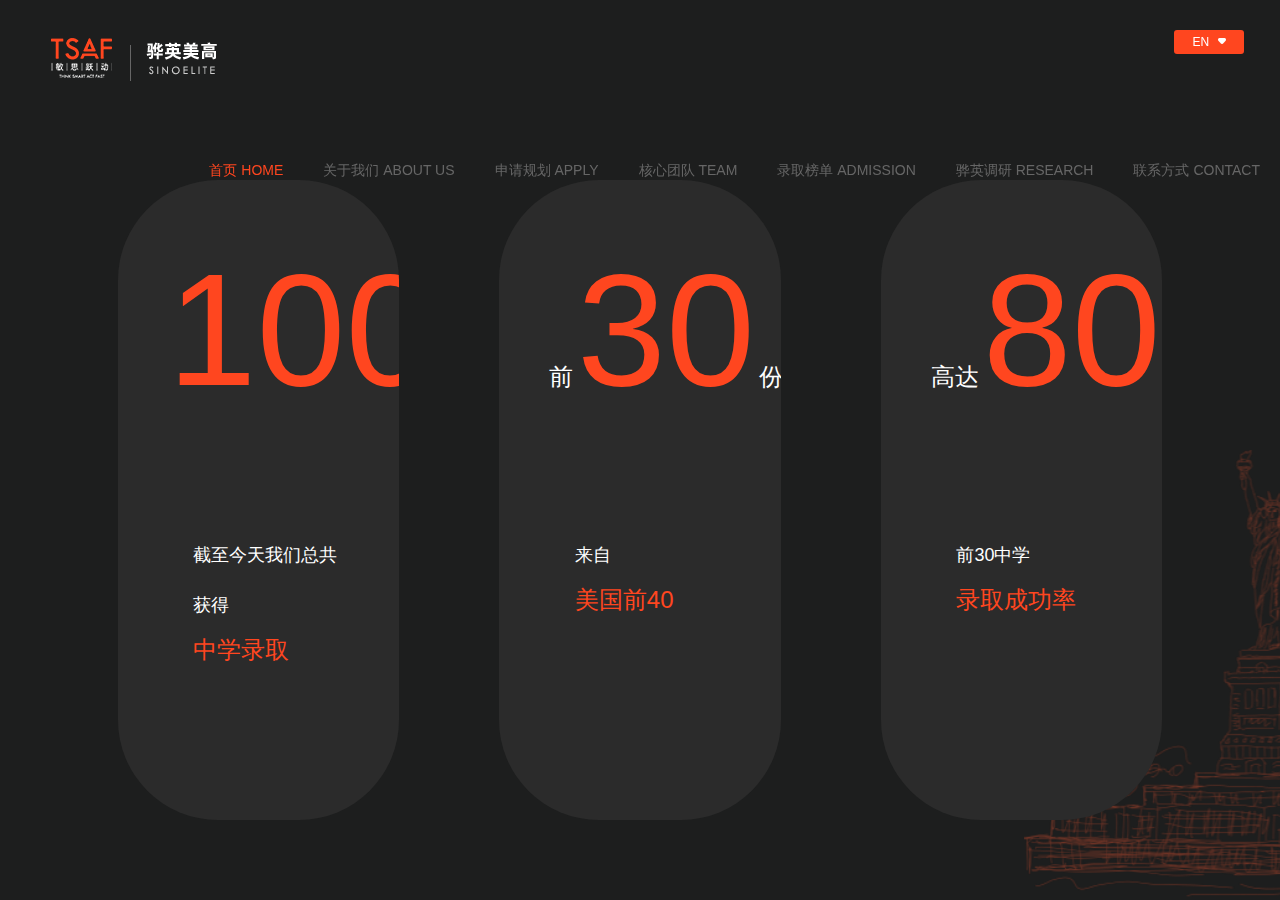
==== commit 89337e0b: "1" ====
--- a/index.html
+++ b/index.html
@@ -13,112 +13,583 @@
 </head>
 
 <body>
-  <!-- <header id="header" class="transparent">
-    <div class="wrap">
-      <div class="logo">
-        <a href="/pc/">
-          <img src="https://www.fgkj.cc/statics/picture/logo.svg" />
-        </a>
-      </div>
-      <div id="nav">
-        <dl class="list">
-          <dd class="item">
-            <a href="/pc/" class="link">首页</a>
+  <header id="header" class="header clearfix">
+    <div class="logo">
+      <a href="/">
+        <img src="/static/img/logo-1.png" />
+      </a>
+      <a href="javascript:;">
+        <img src="/static/img/logo-2.png" />
+      </a>
+    </div>
+    <div class="lang">
+      <a href="javascript:;" class="point">
+        <span>EN</span>
+      </a>
+      <div class="drop">
+        <dl>
+          <dd>
+            <a href="/">中文</a>
           </dd>
-          <dd class="item">
-            <a href="/pc/page-about.html" class="link">关于</a>
-          </dd>
-          <dd class="item active">
-            <a href="/pc/product-list.html" class="link">产品</a>
-          </dd>
-          <dd class="item">
-            <a href="/pc/case-list.html" class="link">案例</a>
-          </dd>
-          <dd class="item">
-            <a href="/pc/news-list.html" class="link">新闻</a>
-          </dd>
-          <dd class="item">
-            <a href="/pc/page-message.html" class="link">留言</a>
-          </dd>
-          <dd class="item">
-            <a href="/pc/page-contact.html" class="link">联系</a>
+          <dd>
+            <a href="/">EN</a>
           </dd>
         </dl>
       </div>
+    </div>
+    <div id="nav" class="nav">
+      <dl class="list">
+        <dd class="item is-active">
+          <a href="/" class="link">
+            <span>首页</span>
+            <span>HOME</span>
+          </a>
+        </dd>
+        <dd class="item">
+          <a href="/" class="link">
+            <span>关于我们</span>
+            <span>ABOUT US</span>
+          </a>
+        </dd>
+        <dd class="item">
+          <a href="/" class="link">
+            <span>申请规划</span>
+            <span>APPLY</span>
+          </a>
+        </dd>
+        <dd class="item">
+          <a href="/" class="link">
+            <span>核心团队</span>
+            <span>TEAM</span>
+          </a>
+        </dd>
+        <dd class="item">
+          <a href="/" class="link">
+            <span>录取榜单</span>
+            <span>ADMISSION</span>
+          </a>
+        </dd>
+        <dd class="item">
+          <a href="/" class="link">
+            <span>骅英调研</span>
+            <span>RESEARCH</span>
+          </a>
+        </dd>
+        <dd class="item">
+          <a href="/" class="link">
+            <span>联系方式</span>
+            <span>CONTACT</span>
+          </a>
+        </dd>
+      </dl>
     </div>
   </header>
 
-  <div id="neader">
-    <div class="neader-main">
-      <a href="/pc/">
-        <img src="https://www.fgkj.cc/statics/picture/logo.svg" />
-      </a>
-    </div>
-    <div class="neader-nav">
-      <div class="neader-nav__icon">
-        <i></i>
-      </div>
-      <div class="neader-nav__search">
-        <i></i>
-      </div>
-      <div class="neader-nav__pop">
-        <dl class="list">
-          <dd class="item">
-            <a href="/pc/" class="link">首页</a>
-          </dd>
-          <dd class="item">
-            <a href="/pc/page-about.html" class="link">关于</a>
-          </dd>
-          <dd class="item">
-            <a href="/pc/product-list.html" class="link">产品</a>
-          </dd>
-          <dd class="item">
-            <a href="/pc/case-list.html" class="link">案例</a>
-          </dd>
-          <dd class="item">
-            <a href="/pc/news-list.html" class="link">新闻</a>
-          </dd>
-          <dd class="item">
-            <a href="/pc/page-message.html" class="link">留言</a>
-          </dd>
-          <dd class="item">
-            <a href="/pc/page-contact.html" class="link">联系</a>
-          </dd>
-        </dl>
-      </div>
-    </div>
-  </div> -->
-
-  <section id="homePage" class="home-page">
-    <div class="swiper-container">
-      <div class="swiper-wrapper">
-        <div class="swiper-slide">
-          <div class="swiper-cell">
-            <div>11</div>
-          </div>
+  <div class="swiper-container home-page" id="homePage">
+    <div class="swiper-wrapper">
+      <!-- <div class="swiper-slide x7">
+        <div class="home-page__contact"></div>
+      </div> -->
+      <div class="swiper-slide x1">
+        <div class="home-page__luqu">
+          <dl class="list">
+            <dd class="item">
+              <div class="cell">
+                <div class="number">
+                  <b>100</b>
+                  <span>份</span>
+                </div>
+                <div class="desc">
+                  <span>截至今天我们总共获得</span>
+                </div>
+                <div class="imp">
+                  <span>中学录取</span>
+                </div>
+              </div>
+            </dd>
+            <dd class="item">
+              <div class="cell">
+                <div class="number">
+                  <span>前</span>
+                  <b>30</b>
+                  <span>份</span>
+                </div>
+                <div class="desc">
+                  <span>来自</span>
+                </div>
+                <div class="imp">
+                  <span>美国前40</span>
+                </div>
+              </div>
+            </dd>
+            <dd class="item">
+              <div class="cell">
+                <div class="number">
+                  <span>高达</span>
+                  <b>80</b>
+                  <em>%</em>
+                </div>
+                <div class="desc">
+                  <span>前30中学</span>
+                </div>
+                <div class="imp">
+                  <span>录取成功率</span>
+                </div>
+              </div>
+            </dd>
+          </dl>
         </div>
-        <div class="swiper-slide">
-          <div class="swiper-cell">
-            <div>11</div>
+      </div>
+      <div class="swiper-slide x2">
+        <div class="home-page__about">
+          <div class="slog">
+            <h3>关于我们</h3>
+            <h2>INTRODUCTION</h2>
+            <p>深圳市敏思跃动科技有限公司</p>
+            <span>Think Smart Act Fast</span>
+          </div>
+          <div class="info" id="homeInfo">
+            <dl class="tabed">
+              <dd class="is-active">
+                <div class="cell">
+                  <div class="icon">
+                    <img src="/static/img/hm-about__1.png" alt="">
+                    <img src="/static/img/hm-about__1x.png" alt="">
+                  </div>
+                  <div class="line"></div>
+                </div>
+              </dd>
+              <dd>
+                <div class="cell">
+                  <div class="icon">
+                    <img src="/static/img/hm-about__2.png" alt="">
+                    <img src="/static/img/hm-about__2x.png" alt="">
+                  </div>
+                  <div class="line"></div>
+                </div>
+              </dd>
+              <dd>
+                <div class="cell">
+                  <div class="icon">
+                    <img src="/static/img/hm-about__3.png" alt="">
+                    <img src="/static/img/hm-about__3x.png" alt="">
+                  </div>
+                  <div class="line"></div>
+                </div>
+              </dd>
+              <dd>
+                <div class="cell">
+                  <div class="icon">
+                    <img src="/static/img/hm-about__4.png" alt="">
+                    <img src="/static/img/hm-about__4x.png" alt="">
+                  </div>
+                  <div class="line"></div>
+                </div>
+              </dd>
+            </dl>
+            <dl class="switch">
+              <dd class="is-active">
+                <p>超百所美国及其他国家顶尖名校良好信任合作关系，独家及优先推荐</p>
+              </dd>
+              <dd>
+                <p>超百所美国及其他国家顶尖名校良好信任合作关系，独家及优先推荐.</p>
+              </dd>
+              <dd>
+                <p>超百所美国及其他国家顶尖名校良好信任合作关系，独家及优先推荐..</p>
+              </dd>
+              <dd>
+                <p>超百所美国及其他国家顶尖名校良好信任合作关系，独家及优先推荐...</p>
+              </dd>
+            </dl>
+            <div class="summary">
+              <p>深圳市敏思跃动科技有限公司（Think Smart Act Fast）简称TSAF，前身为华英教育，成立于2009年，致力于通过教育及投资，培养下一代年轻人改变未来的能力。公司目前团队为70 人，许多均拥有海外名校教育经历，总部位于深圳，于北京、上海及波士顿有分公司。骅英教育为敏思跃动旗下高端美高品牌，核心竞争力为业内独家服务及申请体系，主要提供美国前30 顶尖寄宿中学的规划及申请服务。</p>
+              <a href="/" class="mo">
+                <span>查看详情</span>
+              </a>
+            </div>
           </div>
         </div>
-        <div class="swiper-slide">
-          <div class="swiper-cell">
-            <div>11</div>
+      </div>
+      <div class="swiper-slide x3"></div>
+      <div class="swiper-slide x4">
+        <div class="home-page__team">
+          <div class="thead">
+            <h2>我们的团队</h2>
+            <h3>OUR TEAM</h3>
+          </div>
+          <div class="tbody">
+            <div class="swiper-container" id="teamSwiper">
+              <dl class="swiper-wrapper">
+                <dd class="swiper-slide">
+                  <div class="cell">
+                    <div class="cover">
+                      <img src="/assets/1.jpg" alt="">
+                    </div>
+                    <div class="name">
+                      <span>Minmin</span>
+                    </div>
+                    <div class="mo">
+                      <a href="/">详情</a>
+                    </div>
+                    <div class="desc">
+                      <p>哈佛大学硕士美国IECA认证顾问，深圳市六届人大代表</p>
+                    </div>
+                    <div class="mico">
+                      <p>IECA member MUP, Harvard University、Representative of Shenzhen NPC</p>
+                    </div>
+                  </div>
+                </dd>
+                <dd class="swiper-slide">
+                  <div class="cell">
+                    <div class="cover">
+                      <img src="/assets/2.jpg" alt="">
+                    </div>
+                    <div class="name">
+                      <span>Minmin</span>
+                    </div>
+                    <div class="mo">
+                      <a href="/">详情</a>
+                    </div>
+                    <div class="desc">
+                      <p>哈佛大学硕士美国IECA认证顾问，深圳市六届人大代表</p>
+                    </div>
+                    <div class="mico">
+                      <p>IECA member MUP, Harvard University、Representative of Shenzhen NPC</p>
+                    </div>
+                  </div>
+                </dd>
+                <dd class="swiper-slide">
+                  <div class="cell">
+                    <div class="cover">
+                      <img src="/assets/3.jpg" alt="">
+                    </div>
+                    <div class="name">
+                      <span>Minmin</span>
+                    </div>
+                    <div class="mo">
+                      <a href="/">详情</a>
+                    </div>
+                    <div class="desc">
+                      <p>哈佛大学硕士美国IECA认证顾问，深圳市六届人大代表</p>
+                    </div>
+                    <div class="mico">
+                      <p>IECA member MUP, Harvard University、Representative of Shenzhen NPC</p>
+                    </div>
+                  </div>
+                </dd>
+                <dd class="swiper-slide">
+                  <div class="cell">
+                    <div class="cover">
+                      <img src="/assets/3.jpg" alt="">
+                    </div>
+                    <div class="name">
+                      <span>Minmin</span>
+                    </div>
+                    <div class="mo">
+                      <a href="/">详情</a>
+                    </div>
+                    <div class="desc">
+                      <p>哈佛大学硕士美国IECA认证顾问，深圳市六届人大代表</p>
+                    </div>
+                    <div class="mico">
+                      <p>IECA member MUP, Harvard University、Representative of Shenzhen NPC</p>
+                    </div>
+                  </div>
+                </dd>
+                <dd class="swiper-slide">
+                  <div class="cell">
+                    <div class="cover">
+                      <img src="/assets/2.jpg" alt="">
+                    </div>
+                    <div class="name">
+                      <span>Minmin</span>
+                    </div>
+                    <div class="mo">
+                      <a href="/">详情</a>
+                    </div>
+                    <div class="desc">
+                      <p>哈佛大学硕士美国IECA认证顾问，深圳市六届人大代表</p>
+                    </div>
+                    <div class="mico">
+                      <p>IECA member MUP, Harvard University、Representative of Shenzhen NPC</p>
+                    </div>
+                  </div>
+                </dd>
+              </dl>
+              <div class="swiper-pagination" id="teamDots"></div>
+            </div>
           </div>
         </div>
-        <div class="swiper-slide">
-          <div class="swiper-cell">
-            <div>11</div>
+      </div>
+      <div class="swiper-slide x5">
+        <div class="home-page__admission">
+          <div class="thead">
+            <h2>2015-2021 美国中学<span>录取</span>数据统计</h2>
+            <h4>Us secondary school enrollment data 2015-2021</h4>
+          </div>
+          <div class="tbody">
+            <dl class="list">
+              <dd class="item">
+                <dl class="cell">
+                  <dd class="line1x">
+                    <div class="linex">
+                      <span>来自</span>
+                    </div>
+                    <div class="line2">
+                      <b>174</b>
+                      <span>所</span>
+                    </div>
+                    <div class="linex2">
+                      <span>中学</span>
+                    </div>
+                  </dd>
+                  <dd class="line1x">
+                    <div class="linex">
+                      <span>总共</span>
+                    </div>
+                    <div class="line2">
+                      <b>2039</b>
+                      <span>份</span>
+                    </div>
+                    <div class="linex2">
+                      <span>offer</span>
+                    </div>
+                  </dd>
+                </dl>
+              </dd>
+              <dd class="item">
+                <dl class="cell">
+                  <dd class="line1x">
+                    <div class="line1">
+                      <b>1973</b>
+                      <span>份</span>
+                    </div>
+                    <div class="linex">
+                      <span>来自</span>
+                    </div>
+                    <div class="linex2">
+                      <span>寄宿高中</span>
+                    </div>
+                  </dd>
+                  <dd class="line1x">
+                    <div class="line1">
+                      <b>31</b>
+                      <span>份</span>
+                    </div>
+                    <div class="linex">
+                      <span>来自</span>
+                    </div>
+                    <div class="linex2">
+                      <span>走读高中</span>
+                    </div>
+                  </dd>
+                  <dd class="line1x">
+                    <div class="line1">
+                      <b>35</b>
+                      <span>份</span>
+                    </div>
+                    <div class="linex">
+                      <span>来自</span>
+                    </div>
+                    <div class="linex2">
+                      <span>初中</span>
+                    </div>
+                  </dd>
+                </dl>
+              </dd>
+              <dd class="item">
+                <dl class="cell">
+                  <dd class="line1x">
+                    <div class="line1">
+                      <b>209</b>
+                      <span>份</span>
+                    </div>
+                    <div class="linex">
+                      <span>Top10</span>
+                    </div>
+                  </dd>
+                  <dd class="line1x">
+                    <div class="line1">
+                      <b>617</b>
+                      <span>份</span>
+                    </div>
+                    <div class="linex">
+                      <span>Top20</span>
+                    </div>
+                  </dd>
+                  <dd class="line1x">
+                    <div class="line1">
+                      <b>833</b>
+                      <span>份</span>
+                    </div>
+                    <div class="linex">
+                      <span>Top30</span>
+                    </div>
+                  </dd>
+                  <dd class="line1x">
+                    <div class="line1">
+                      <b>1447</b>
+                      <span>份</span>
+                    </div>
+                    <div class="linex">
+                      <span>Top50</span>
+                    </div>
+                  </dd>
+                </dl>
+              </dd>
+            </dl>
           </div>
         </div>
       </div>
-      <div class="swiper-pagination"></div>
+      <div class="swiper-slide x6">
+        <div class="home-page__huaying">
+          <div class="thead">
+            <h2>骅英调研</h2>
+            <h3>Research by Hua Ying</h3>
+          </div>
+          <div class="tbody">
+            <div class="swiper-container" id="huayingSwiper">
+              <dl class="swiper-wrapper">
+                <dd class="swiper-slide">
+                  <div class="cell">
+                    <div class="title">
+                      <a href="/">缴纳美国留学费用有什么注意事项</a>
+                    </div>
+                    <div class="date">
+                      <span>2022-02-28</span>
+                    </div>
+                    <div class="summary">
+                      <p>申请的过程其实还是有点漫长而辛苦的。尤其是这一年，因为疫情孩子几乎都是在家上网课，情绪本就有些烦闷，每天面对电脑，完成正常学业后还要面对SSAT和托福的课业学习，突然面对这样大量的写作课业，孩子一时有些不适应，甚至抵触。</p>
+                    </div>
+                  </div>
+                </dd>
+                <dd class="swiper-slide">
+                  <div class="cell">
+                    <div class="title">
+                      <a href="/">缴纳美国留学费用有什么注意事项</a>
+                    </div>
+                    <div class="date">
+                      <span>2022-02-28</span>
+                    </div>
+                    <div class="summary">
+                      <p>申请的过程其实还是有点漫长而辛苦的。尤其是这一年，因为疫情孩子几乎都是在家上网课，情绪本就有些烦闷，每天面对电脑，完成正常学业后还要面对SSAT和托福的课业学习，突然面对这样大量的写作课业，孩子一时有些不适应，甚至抵触。</p>
+                    </div>
+                  </div>
+                </dd>
+                <dd class="swiper-slide">
+                  <div class="cell">
+                    <div class="title">
+                      <a href="/">缴纳美国留学费用有什么注意事项</a>
+                    </div>
+                    <div class="date">
+                      <span>2022-02-28</span>
+                    </div>
+                    <div class="summary">
+                      <p>申请的过程其实还是有点漫长而辛苦的。尤其是这一年，因为疫情孩子几乎都是在家上网课，情绪本就有些烦闷，每天面对电脑，完成正常学业后还要面对SSAT和托福的课业学习，突然面对这样大量的写作课业，孩子一时有些不适应，甚至抵触。</p>
+                    </div>
+                  </div>
+                </dd>
+                <dd class="swiper-slide">
+                  <div class="cell">
+                    <div class="title">
+                      <a href="/">缴纳美国留学费用有什么注意事项</a>
+                    </div>
+                    <div class="date">
+                      <span>2022-02-28</span>
+                    </div>
+                    <div class="summary">
+                      <p>申请的过程其实还是有点漫长而辛苦的。尤其是这一年，因为疫情孩子几乎都是在家上网课，情绪本就有些烦闷，每天面对电脑，完成正常学业后还要面对SSAT和托福的课业学习，突然面对这样大量的写作课业，孩子一时有些不适应，甚至抵触。</p>
+                    </div>
+                  </div>
+                </dd>
+                <dd class="swiper-slide">
+                  <div class="cell">
+                    <div class="title">
+                      <a href="/">缴纳美国留学费用有什么注意事项</a>
+                    </div>
+                    <div class="date">
+                      <span>2022-02-28</span>
+                    </div>
+                    <div class="summary">
+                      <p>申请的过程其实还是有点漫长而辛苦的。尤其是这一年，因为疫情孩子几乎都是在家上网课，情绪本就有些烦闷，每天面对电脑，完成正常学业后还要面对SSAT和托福的课业学习，突然面对这样大量的写作课业，孩子一时有些不适应，甚至抵触。</p>
+                    </div>
+                  </div>
+                </dd>
+                <dd class="swiper-slide">
+                  <div class="cell">
+                    <div class="title">
+                      <a href="/">缴纳美国留学费用有什么注意事项</a>
+                    </div>
+                    <div class="date">
+                      <span>2022-02-28</span>
+                    </div>
+                    <div class="summary">
+                      <p>申请的过程其实还是有点漫长而辛苦的。尤其是这一年，因为疫情孩子几乎都是在家上网课，情绪本就有些烦闷，每天面对电脑，完成正常学业后还要面对SSAT和托福的课业学习，突然面对这样大量的写作课业，孩子一时有些不适应，甚至抵触。</p>
+                    </div>
+                  </div>
+                </dd>
+              </dl>
+            </div>
+          </div>
+        </div>
+      </div>
+      <div class="swiper-slide x7">
+        <div class="home-page__contact">
+          <div class="thead">
+            <h2>contact</h2>
+            <div class="rcode">
+              <img src="/assets/4.png" alt="">
+            </div>
+          </div>
+          <div class="tbody">
+            <div class="icon">
+              <img src="/static/img/hm-contact-1.png" alt="">
+            </div>
+            <dl class="address">
+              <dd class="item">
+                <h3>Shenzhen</h3>
+                <h4>深圳</h4>
+                <dl>
+                  <dd>Tel : +8675586350830</dd>
+                  <dd>Tel : 18124789657 邓老师（微信同号）</dd>
+                  <dd>E-mail : program@sinoelite.org</dd>
+                </dl>
+              </dd>
+              <dd class="item">
+                <h3>Bejing</h3>
+                <h4>北京</h4>
+                <dl>
+                  <dd>Tel : +8675586350830</dd>
+                  <dd>Tel : 18124789657 邓老师（微信同号）</dd>
+                  <dd>E-mail : program@sinoelite.org</dd>
+                </dl>
+              </dd>
+              <dd class="item">
+                <h3>Shanghai</h3>
+                <h4>上海</h4>
+                <dl>
+                  <dd>Tel : +8675586350830</dd>
+                  <dd>Tel : 18124789657 邓老师（微信同号）</dd>
+                  <dd>E-mail : program@sinoelite.org</dd>
+                </dl>
+              </dd>
+              <dd class="item">
+                <h3>USA</h3>
+                <h4>美国</h4>
+                <dl>
+                  <dd>E-mail : program@sinoelite.org</dd>
+                </dl>
+              </dd>
+            </dl>
+          </div>
+        </div>
+      </div>
+      
+      <!-- loop -->
     </div>
   </section>
-
   
-
+  
   <script src="/static/js/app.js"></script>
 </body>
 </html>--- a/static/css/common.css
+++ b/static/css/common.css
@@ -27,7 +27,7 @@
 body {
   color: #666666;
   background: #f7f7f7;
-  font: 1rem/1.8 '微軟正黑體', 'Microsoft YaHei', sans-serif, Arial;
+  font: 1rem/1.8 'SourceHanSansCN-Normal', 'Microsoft YaHei', sans-serif, Arial;
 }
 body.blur {
   overflow: hidden;
@@ -86,37 +86,3 @@
   line-height: 0;
   font-size: 0;
 }
-.wrap {
-  position: relative;
-  max-width: 1400px;
-  margin: 0 auto;
-}
-@media (max-width: 1440px) {
-  .wrap {
-    max-width: 1000px;
-  }
-}
-@media (max-width: 1024px) {
-  .wrap {
-    margin: 0 15px;
-  }
-}
-.wrap:after {
-  content: '';
-  display: block;
-  clear: both;
-  width: 100%;
-  height: 0;
-  line-height: 0;
-  font-size: 0;
-}
-.rich {
-  line-height: 2;
-  text-align: justify;
-}
-.rich img {
-  max-width: 100%;
-}
-/**
- * This is common layout style
- **/
--- a/static/css/skin.css
+++ b/static/css/skin.css
@@ -1,14 +1,153 @@
 /**
  * This is variable
  **/
-.home-page .swiper-container {
-  position: relative;
-}
-.home-page .swiper-wrapper {
+/**
+ * This is common
+ **/
+body {
+  background-color: #1D1E1E;
+}
+.wrap {
+  position: relative;
+  max-width: 1400px;
+  margin: 0 auto;
+}
+.wrap:after {
+  content: '';
+  display: block;
+  clear: both;
+  width: 100%;
+  height: 0;
+  line-height: 0;
+  font-size: 0;
+}
+.rich {
+  line-height: 2;
+  text-align: justify;
+}
+.rich img {
+  max-width: 100%;
+}
+.header {
+  position: fixed;
+  left: 0;
+  right: 0;
+  top: 0;
+  z-index: 100;
+}
+.header .logo {
+  float: left;
+  margin: 36px;
+}
+.header .logo a {
+  position: relative;
+  display: inline-block;
+  vertical-align: middle;
+  margin: 0 15px;
+}
+.header .logo a img {
+  height: 45px;
+}
+.header .logo a + a::before {
+  content: '';
+  position: absolute;
+  left: 0;
+  top: 50%;
+  margin: -18px 0 0 -16px;
+  width: 0;
+  height: 36px;
+  border-left: 1px solid #666666;
+}
+.header .lang {
+  float: right;
+  margin: 30px 36px 30px 15px;
+  position: relative;
+}
+.header .lang:hover .drop {
+  display: block;
+}
+.header .lang .point {
+  display: block;
+  width: 70px;
+  height: 24px;
+  line-height: 24px;
+  border-radius: 3px;
+  text-align: center;
+  background: #FF461F;
+  color: #ffffff;
+  font-size: 12px;
+}
+.header .lang .point::after {
+  content: '';
+  width: 8px;
+  height: 6px;
+  background: url(../img/icon-xia.png) center center no-repeat;
+  display: inline-block;
+  vertical-align: 2px;
+  margin: 0 0 0 5px;
+}
+.header .lang .drop {
+  position: absolute;
+  top: 24px;
+  left: 0;
+  width: 100%;
+  padding: 2px 0 0 0;
+  display: none;
+}
+.header .lang .drop dl {
+  position: relative;
+  background: #FF461F;
+  padding: 5px 0;
+  border-radius: 3px;
+}
+.header .lang .drop dd {
+  position: relative;
+}
+.header .lang .drop a {
+  display: block;
+  height: 24px;
+  line-height: 24px;
+  color: #ffffff;
+  text-align: center;
+  font-size: 12px;
+}
+.header .lang .drop a:hover {
+  opacity: 0.5;
+}
+.header .nav {
+  float: right;
+  margin: 20px 0;
+}
+.header .nav .list {
+  float: left;
+}
+.header .nav .item {
+  float: left;
+}
+.header .nav .item.is-active .link {
+  color: #FF461F;
+}
+.header .nav .link {
+  display: block;
+  height: 50px;
+  line-height: 50px;
+  padding: 0 20px;
+  color: #666666;
+}
+.header .nav .link:hover {
+  color: #FF461F;
+}
+/**
+ * This is homepage
+ **/
+.home-page {
+  position: relative;
+}
+.home-page > .swiper-wrapper {
   width: 100vw;
   height: 100vh;
 }
-.home-page .swiper-slide {
+.home-page > .swiper-wrapper > .swiper-slide {
   position: relative;
   display: -webkit-box;
   display: -ms-flexbox;
@@ -23,3 +162,436 @@
   -webkit-align-items: center;
   align-items: center;
 }
+.home-page > .swiper-wrapper > .swiper-slide.x1 {
+  background: url(../img/hm-x1.png) 80vw bottom no-repeat;
+  background-size: auto 50vh;
+  background-color: #1D1E1E;
+}
+.home-page > .swiper-wrapper > .swiper-slide.x2 {
+  background: url(../img/hm-x2.png) 10vw bottom no-repeat;
+  background-size: auto 40vh;
+  background-color: #1D1E1E;
+}
+.home-page > .swiper-wrapper > .swiper-slide.x7 {
+  background: url(../img/hm-x7.png) 0 bottom no-repeat;
+  background-color: #1D1E1E;
+}
+.home-page__luqu .list {
+  display: flex;
+}
+.home-page__luqu .list .item {
+  flex: 1;
+}
+.home-page__luqu .list .item .cell {
+  height: 100%;
+  width: 22vw;
+  margin: 50px;
+  padding: 50px;
+  background: #2B2B2B;
+  border-radius: 100px;
+  overflow: hidden;
+}
+.home-page__luqu .list .item .cell .number {
+  height: 200px;
+  line-height: 200px;
+  white-space: nowrap;
+  margin: 0 0 100px;
+  text-align: center;
+}
+.home-page__luqu .list .item .cell .number span {
+  font-size: 24px;
+  color: #ffffff;
+}
+.home-page__luqu .list .item .cell .number b {
+  font-size: 160px;
+  font-weight: normal;
+  color: #FF461F;
+}
+.home-page__luqu .list .item .cell .number em {
+  font-style: normal;
+  font-size: 80px;
+  color: #FF461F;
+}
+.home-page__luqu .list .item .cell .desc {
+  margin: 0 0 0 2vw;
+  line-height: 50px;
+  font-size: 18px;
+  color: #ffffff;
+}
+.home-page__luqu .list .item .cell .imp {
+  margin: 0 0 0 2vw;
+  line-height: 40px;
+  font-size: 24px;
+  color: #FF461F;
+}
+.home-page__about {
+  margin: 0 10vw;
+}
+.home-page__about .slog {
+  float: left;
+  width: 40vw;
+}
+.home-page__about .slog h3 {
+  line-height: 50px;
+  font-weight: normal;
+  font-size: 22px;
+  color: #FF461F;
+}
+.home-page__about .slog h2 {
+  line-height: 60px;
+  font-size: 50px;
+  color: #ffffff;
+  font-weight: normal;
+  margin: 0 0 30px;
+}
+.home-page__about .slog p {
+  line-height: 40px;
+  font-size: 20px;
+  color: #D9D5CF;
+}
+.home-page__about .slog span {
+  display: block;
+  line-height: 30px;
+  font-size: 18px;
+  color: #D9D5CF;
+}
+.home-page__about .info {
+  margin: 0 0 0 40vw;
+}
+.home-page__about .info .tabed {
+  position: relative;
+  overflow: hidden;
+  margin: 0 0 30px;
+  display: -webkit-flex;
+  display: flex;
+  -webkit-justify-content: space-between;
+  justify-content: space-between;
+}
+.home-page__about .info .tabed dd.is-active .icon img:first-child {
+  display: none;
+}
+.home-page__about .info .tabed dd:first-child .cell {
+  margin: 0 0 0 0;
+}
+.home-page__about .info .tabed dd:last-child .cell {
+  margin: 0 0 0 auto;
+}
+.home-page__about .info .tabed dd .cell {
+  width: 70px;
+}
+.home-page__about .info .tabed dd .cell .icon {
+  width: 70px;
+  height: 70px;
+  cursor: pointer;
+  overflow: hidden;
+  margin: 0 0 30px;
+}
+.home-page__about .info .tabed dd .cell .line {
+  margin: 0 auto;
+  width: 12px;
+  height: 4px;
+  background: #D9D5CF;
+}
+.home-page__about .info .switch {
+  margin: 0 0 50px;
+}
+.home-page__about .info .switch dd {
+  display: none;
+}
+.home-page__about .info .switch dd.is-active {
+  display: block;
+}
+.home-page__about .info .switch dd p {
+  font-size: 16px;
+  color: #FF461F;
+}
+.home-page__about .info .summary p {
+  line-height: 40px;
+  font-size: 18px;
+  color: #D9D5CF;
+  margin: 0 0 50px;
+}
+.home-page__about .info .summary .mo {
+  display: inline-block;
+  padding: 0 30px;
+  height: 50px;
+  line-height: 50px;
+  background: #FF461F;
+  color: #ffffff;
+  border-radius: 30px;
+}
+.home-page__about .info .summary .mo span {
+  font-size: 20px;
+}
+.home-page__team {
+  position: absolute;
+  left: 10vw;
+  right: 10vw;
+  bottom: 0;
+  width: 80vw;
+  padding: 60px;
+  background: #ffffff;
+}
+.home-page__team .thead {
+  position: relative;
+  text-align: center;
+  margin: 0 0 20px;
+}
+.home-page__team .thead h2 {
+  line-height: 40px;
+  font-size: 22px;
+  color: #FF461F;
+  font-weight: normal;
+}
+.home-page__team .thead h3 {
+  line-height: 50px;
+  font-size: 40px;
+  font-weight: normal;
+  color: #000000;
+}
+.home-page__team .tbody {
+  position: relative;
+}
+.home-page__team .tbody .swiper-wrapper {
+  padding: 0 0 60px;
+}
+.home-page__team .tbody .swiper-wrapper .swiper-slide {
+  padding: 100px 0 0 0;
+}
+.home-page__team .tbody .swiper-wrapper .swiper-slide .cell {
+  position: relative;
+  background: #F5F8FA;
+  border-radius: 30px;
+  padding: 30px 30px 60px;
+}
+.home-page__team .tbody .swiper-wrapper .swiper-slide .cell .cover {
+  position: absolute;
+  right: 50px;
+  top: -50px;
+}
+.home-page__team .tbody .swiper-wrapper .swiper-slide .cell .cover img {
+  width: 170px;
+  height: 170px;
+  border-radius: 50%;
+}
+.home-page__team .tbody .swiper-wrapper .swiper-slide .cell .name {
+  line-height: 50px;
+  font-size: 30px;
+  color: #000000;
+}
+.home-page__team .tbody .swiper-wrapper .swiper-slide .cell .mo {
+  position: relative;
+  margin: 0 0 30px;
+}
+.home-page__team .tbody .swiper-wrapper .swiper-slide .cell .mo a {
+  display: block;
+  width: 50px;
+  height: 50px;
+  overflow: hidden;
+  text-indent: -99em;
+  background: url(../img/icon-mo.png) 0 0 no-repeat;
+}
+.home-page__team .tbody .swiper-wrapper .swiper-slide .cell .mo a:hover {
+  background-position: -50px 0;
+}
+.home-page__team .tbody .swiper-wrapper .swiper-slide .cell .desc {
+  margin: 0 20px 10px 0;
+  line-height: 30px;
+  font-size: 20px;
+  color: #000000;
+}
+.home-page__team .tbody .swiper-wrapper .swiper-slide .cell .mico {
+  line-height: 24px;
+  font-size: 16px;
+  color: #999999;
+}
+.home-page__team .tbody .swiper-pagination .swiper-pagination-bullet.swiper-pagination-bullet-active {
+  width: 16px;
+  background: #FF461F;
+  border-radius: 16px;
+}
+.home-page__huaying {
+  position: relative;
+  width: 100vw;
+}
+.home-page__huaying .thead {
+  margin: 0 10vw 80px;
+}
+.home-page__huaying .thead h2 {
+  line-height: 40px;
+  font-size: 22px;
+  font-weight: normal;
+  color: #FF461F;
+}
+.home-page__huaying .thead h3 {
+  line-height: 60px;
+  font-size: 50px;
+  font-weight: normal;
+  color: #ffffff;
+  text-transform: uppercase;
+}
+.home-page__huaying .tbody {
+  margin: 0 -10vw 0 0;
+}
+.home-page__huaying .tbody .cell {
+  position: relative;
+  padding: 50px;
+  background: #2B2B2B;
+  border-radius: 80px;
+}
+.home-page__huaying .tbody .cell:hover {
+  background: #FF461F;
+  color: #ffffff;
+}
+.home-page__huaying .tbody .cell .title {
+  line-height: 50px;
+  font-size: 24px;
+}
+.home-page__huaying .tbody .cell .title a {
+  color: #ffffff;
+}
+.home-page__huaying .tbody .cell .date {
+  line-height: 60px;
+  font-size: 16px;
+}
+.home-page__huaying .tbody .cell .summary {
+  line-height: 30px;
+  font-size: 16px;
+}
+.home-page__contact {
+  position: relative;
+  margin: 10vw;
+  width: 80vw;
+}
+.home-page__contact .thead {
+  display: flex;
+  position: relative;
+  margin: 0 0 100px;
+}
+.home-page__contact .thead h2 {
+  flex: 1;
+  line-height: 160px;
+  font-size: 180px;
+  font-weight: normal;
+  color: #ffffff;
+  font-family: 'Century Gothic';
+  text-transform: uppercase;
+  letter-spacing: 20px;
+}
+.home-page__contact .thead .rcode {
+  width: 160px;
+}
+.home-page__contact .thead .rcode img {
+  display: block;
+  width: 160px;
+  height: 160px;
+}
+.home-page__contact .tbody {
+  position: relative;
+  overflow: hidden;
+}
+.home-page__contact .tbody .icon {
+  float: left;
+}
+.home-page__contact .tbody .icon img {
+  display: block;
+  height: 124px;
+}
+.home-page__contact .tbody .address {
+  margin: 0 0 0 300px;
+  display: -webkit-flex;
+  display: flex;
+  -webkit-justify-content: space-between;
+  justify-content: space-between;
+}
+.home-page__contact .tbody .address .item h3 {
+  line-height: 40px;
+  font-size: 30px;
+  font-weight: normal;
+  color: #ffffff;
+}
+.home-page__contact .tbody .address .item h4 {
+  line-height: 60px;
+  font-size: 20px;
+  font-weight: normal;
+  color: #FF461F;
+}
+.home-page__contact .tbody .address .item dd {
+  line-height: 20px;
+  margin: 0 0 10px;
+}
+.home-page__admission .thead {
+  position: relative;
+  text-align: center;
+  margin: 0 0 80px;
+}
+.home-page__admission .thead h2 {
+  line-height: 60px;
+  font-size: 45px;
+  font-weight: normal;
+  color: #ffffff;
+}
+.home-page__admission .thead h2 span {
+  color: #FF461F;
+}
+.home-page__admission .thead h4 {
+  line-height: 40px;
+  font-size: 20px;
+  font-weight: normal;
+  color: #ffffff;
+  text-transform: uppercase;
+}
+.home-page__admission .tbody .list {
+  display: flex;
+}
+.home-page__admission .tbody .list .item {
+  flex: 1;
+}
+.home-page__admission .tbody .list .item .cell {
+  height: 100%;
+  width: 22vw;
+  margin: 0 100px;
+  padding: 50px 50px;
+  background: #2B2B2B;
+  border-radius: 100px;
+  overflow: hidden;
+}
+.home-page__admission .tbody .line1x {
+  margin: 20px 0;
+}
+.home-page__admission .tbody .line1x .line1 {
+  line-height: 50px;
+  font-size: 50px;
+  color: #FF461F;
+}
+.home-page__admission .tbody .line1x .line1 span {
+  vertical-align: middle;
+  font-size: 18px;
+  color: #ffffff;
+}
+.home-page__admission .tbody .line1x .line1 b {
+  font-weight: normal;
+}
+.home-page__admission .tbody .line1x .line2 {
+  line-height: 120px;
+  font-size: 100px;
+  color: #FF461F;
+}
+.home-page__admission .tbody .line1x .line2 span {
+  vertical-align: middle;
+  font-size: 18px;
+  color: #ffffff;
+}
+.home-page__admission .tbody .line1x .line2 b {
+  font-weight: normal;
+}
+.home-page__admission .tbody .line1x .linex {
+  line-height: 30px;
+  font-size: 18px;
+  color: #ffffff;
+}
+.home-page__admission .tbody .line1x .linex2 {
+  line-height: 35px;
+  font-size: 24px;
+  color: #FF461F;
+}
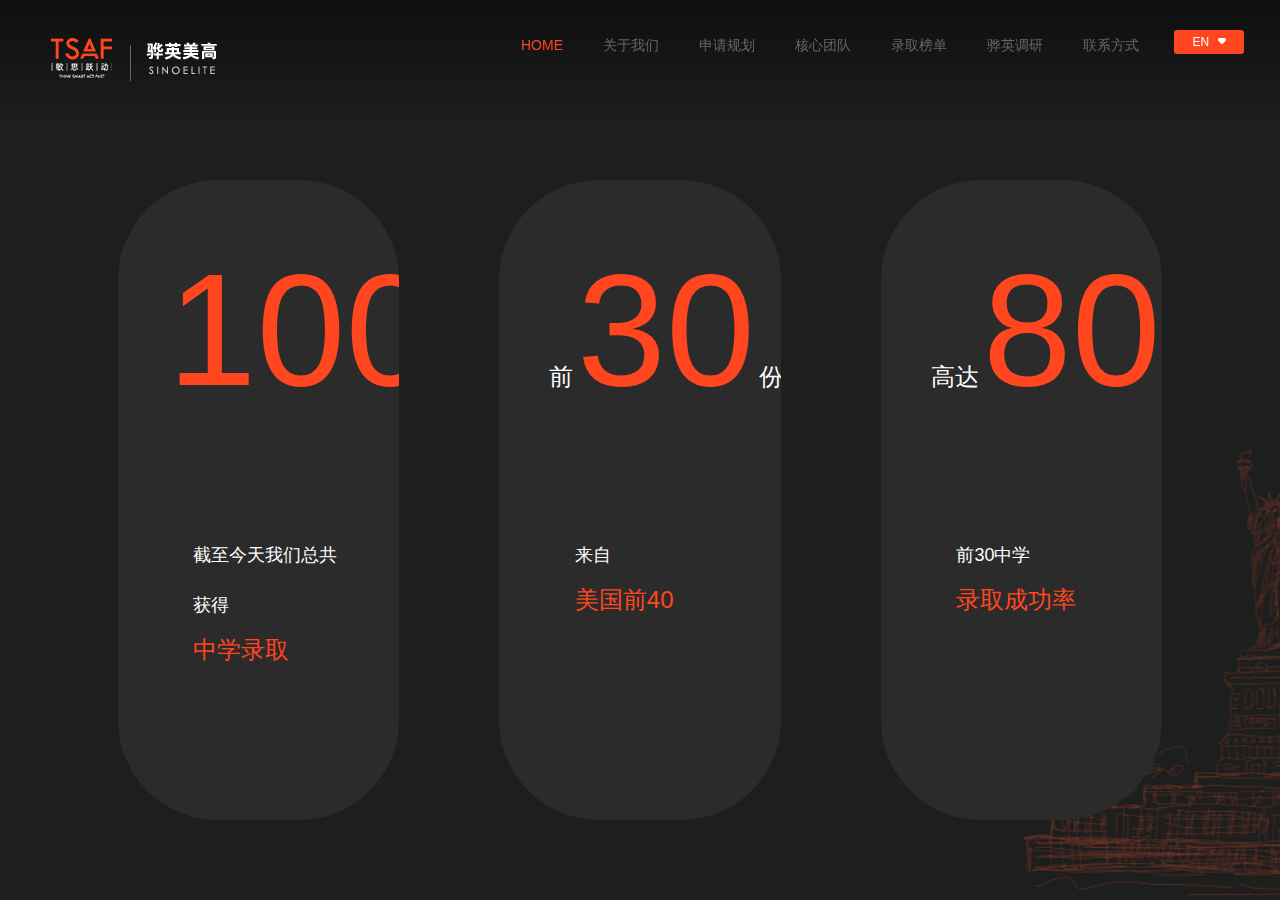
==== commit 4468fcba: "1" ====
--- a/index.html
+++ b/index.html
@@ -40,43 +40,43 @@
     <div id="nav" class="nav">
       <dl class="list">
         <dd class="item is-active">
-          <a href="/" class="link">
+          <a href="javascript:;" class="link">
             <span>首页</span>
             <span>HOME</span>
           </a>
         </dd>
         <dd class="item">
-          <a href="/" class="link">
+          <a href="javascript:;" class="link">
             <span>关于我们</span>
             <span>ABOUT US</span>
           </a>
         </dd>
         <dd class="item">
-          <a href="/" class="link">
+          <a href="javascript:;" class="link">
             <span>申请规划</span>
             <span>APPLY</span>
           </a>
         </dd>
         <dd class="item">
-          <a href="/" class="link">
+          <a href="javascript:;" class="link">
             <span>核心团队</span>
             <span>TEAM</span>
           </a>
         </dd>
         <dd class="item">
-          <a href="/" class="link">
+          <a href="javascript:;" class="link">
             <span>录取榜单</span>
             <span>ADMISSION</span>
           </a>
         </dd>
         <dd class="item">
-          <a href="/" class="link">
+          <a href="javascript:;" class="link">
             <span>骅英调研</span>
             <span>RESEARCH</span>
           </a>
         </dd>
         <dd class="item">
-          <a href="/" class="link">
+          <a href="javascript:;" class="link">
             <span>联系方式</span>
             <span>CONTACT</span>
           </a>
--- a/static/css/skin.css
+++ b/static/css/skin.css
@@ -34,6 +34,7 @@
   right: 0;
   top: 0;
   z-index: 100;
+  background: -webkit-linear-gradient(top, rgba(0, 0, 0, 0.5), rgba(0, 0, 0, 0));
 }
 .header .logo {
   float: left;
@@ -127,12 +128,25 @@
 .header .nav .item.is-active .link {
   color: #FF461F;
 }
+.header .nav .item.is-active .link span {
+  display: block;
+}
+.header .nav .item.is-active .link span:first-child {
+  display: none;
+}
 .header .nav .link {
   display: block;
   height: 50px;
   line-height: 50px;
   padding: 0 20px;
   color: #666666;
+  transition: all 0.3s ease;
+}
+.header .nav .link span {
+  display: none;
+}
+.header .nav .link span:first-child {
+  display: block;
 }
 .header .nav .link:hover {
   color: #FF461F;
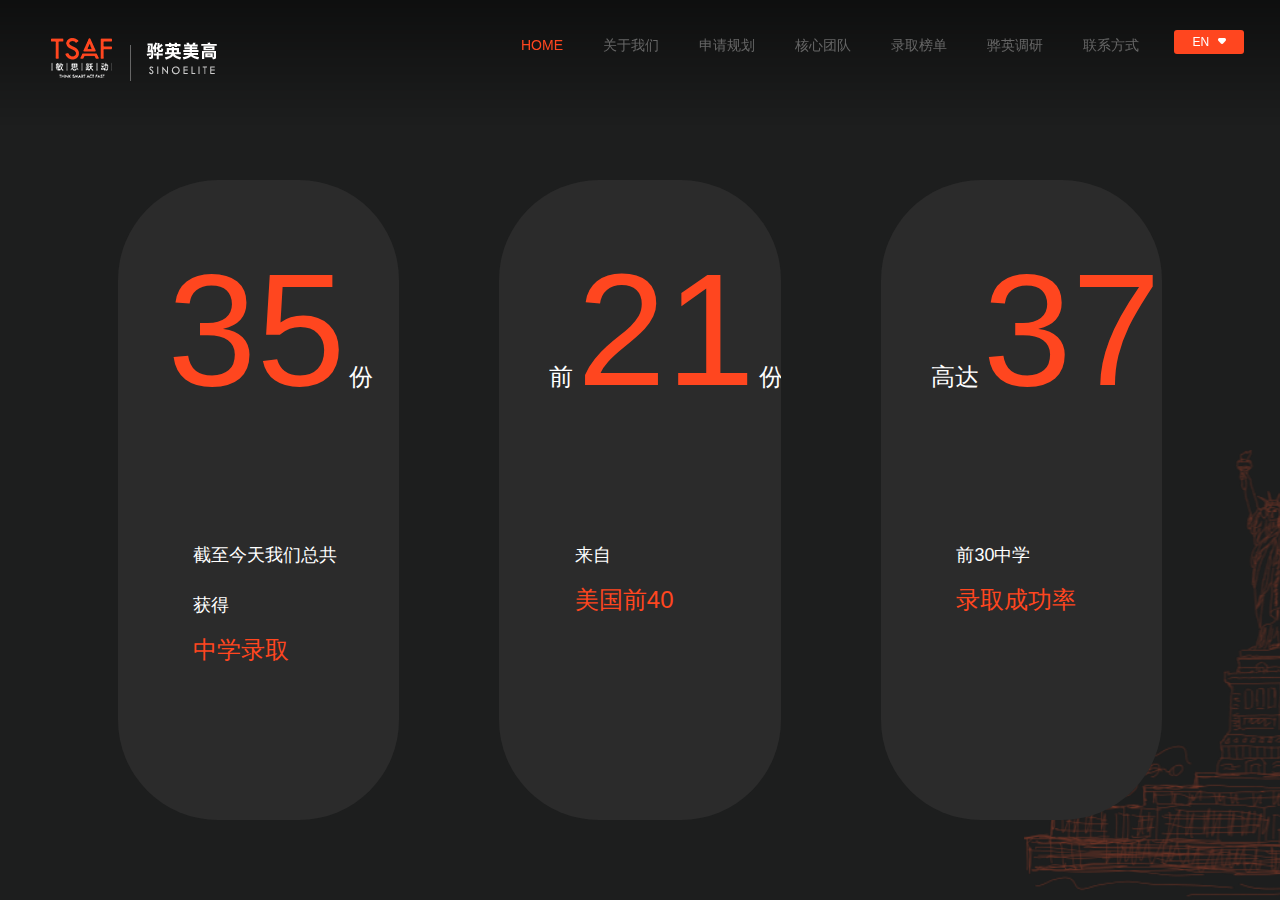
==== commit ff96f425: "1" ====
--- a/index.html
+++ b/index.html
@@ -1,25 +1,25 @@
 <!DOCTYPE html>
 <html lang="en">
-
 <head>
   <meta charset="UTF-8">
   <meta http-equiv="X-UA-Compatible" content="IE=edge">
   <meta name="viewport" content="width=device-width, initial-scale=1.0">
-  <link rel="stylesheet" href="/static/css/common.css">
-  <link rel="stylesheet" href="/static/css/skin.css">
-  <script src="/.core/jquery/lib/10.0.1.min.js"></script>
-  <script src="/.core/swiper/lib/6.6.2/swiper.min.js"></script>
+  <link rel="stylesheet" href="./static/css/common.css">
+  <link rel="stylesheet" href="./static/css/skin.css">
+  <script src="./.core/jquery/lib/10.0.1.min.js"></script>
+  <script src="./.core/swiper/lib/6.6.2/swiper.min.js"></script>
+  <script src="./.core/number/lib/a.js"></script>
   <title>敏思</title>
 </head>
 
 <body>
   <header id="header" class="header clearfix">
     <div class="logo">
-      <a href="/">
-        <img src="/static/img/logo-1.png" />
+      <a href="./">
+        <img src="./static/img/logo-1.png" />
       </a>
       <a href="javascript:;">
-        <img src="/static/img/logo-2.png" />
+        <img src="./static/img/logo-2.png" />
       </a>
     </div>
     <div class="lang">
@@ -29,10 +29,10 @@
       <div class="drop">
         <dl>
           <dd>
-            <a href="/">中文</a>
+            <a href="./">中文</a>
           </dd>
           <dd>
-            <a href="/">EN</a>
+            <a href="./">EN</a>
           </dd>
         </dl>
       </div>
@@ -96,7 +96,7 @@
             <dd class="item">
               <div class="cell">
                 <div class="number">
-                  <b>100</b>
+                  <b class="ant" data-to="100" data-speed="2000">0</b>
                   <span>份</span>
                 </div>
                 <div class="desc">
@@ -111,7 +111,7 @@
               <div class="cell">
                 <div class="number">
                   <span>前</span>
-                  <b>30</b>
+                  <b class="ant" data-to="30" data-speed="1000">0</b>
                   <span>份</span>
                 </div>
                 <div class="desc">
@@ -126,7 +126,7 @@
               <div class="cell">
                 <div class="number">
                   <span>高达</span>
-                  <b>80</b>
+                  <b class="ant" data-to="80" data-speed="1500">0</b>
                   <em>%</em>
                 </div>
                 <div class="desc">
@@ -153,8 +153,8 @@
               <dd class="is-active">
                 <div class="cell">
                   <div class="icon">
-                    <img src="/static/img/hm-about__1.png" alt="">
-                    <img src="/static/img/hm-about__1x.png" alt="">
+                    <img src="./static/img/hm-about__1.png" alt="">
+                    <img src="./static/img/hm-about__1x.png" alt="">
                   </div>
                   <div class="line"></div>
                 </div>
@@ -162,8 +162,8 @@
               <dd>
                 <div class="cell">
                   <div class="icon">
-                    <img src="/static/img/hm-about__2.png" alt="">
-                    <img src="/static/img/hm-about__2x.png" alt="">
+                    <img src="./static/img/hm-about__2.png" alt="">
+                    <img src="./static/img/hm-about__2x.png" alt="">
                   </div>
                   <div class="line"></div>
                 </div>
@@ -171,8 +171,8 @@
               <dd>
                 <div class="cell">
                   <div class="icon">
-                    <img src="/static/img/hm-about__3.png" alt="">
-                    <img src="/static/img/hm-about__3x.png" alt="">
+                    <img src="./static/img/hm-about__3.png" alt="">
+                    <img src="./static/img/hm-about__3x.png" alt="">
                   </div>
                   <div class="line"></div>
                 </div>
@@ -180,8 +180,8 @@
               <dd>
                 <div class="cell">
                   <div class="icon">
-                    <img src="/static/img/hm-about__4.png" alt="">
-                    <img src="/static/img/hm-about__4x.png" alt="">
+                    <img src="./static/img/hm-about__4.png" alt="">
+                    <img src="./static/img/hm-about__4x.png" alt="">
                   </div>
                   <div class="line"></div>
                 </div>
@@ -203,7 +203,7 @@
             </dl>
             <div class="summary">
               <p>深圳市敏思跃动科技有限公司（Think Smart Act Fast）简称TSAF，前身为华英教育，成立于2009年，致力于通过教育及投资，培养下一代年轻人改变未来的能力。公司目前团队为70 人，许多均拥有海外名校教育经历，总部位于深圳，于北京、上海及波士顿有分公司。骅英教育为敏思跃动旗下高端美高品牌，核心竞争力为业内独家服务及申请体系，主要提供美国前30 顶尖寄宿中学的规划及申请服务。</p>
-              <a href="/" class="mo">
+              <a href="./" class="mo">
                 <span>查看详情</span>
               </a>
             </div>
@@ -223,13 +223,13 @@
                 <dd class="swiper-slide">
                   <div class="cell">
                     <div class="cover">
-                      <img src="/assets/1.jpg" alt="">
+                      <img src="./assets/1.jpg" alt="">
                     </div>
                     <div class="name">
                       <span>Minmin</span>
                     </div>
                     <div class="mo">
-                      <a href="/">详情</a>
+                      <a href="./">详情</a>
                     </div>
                     <div class="desc">
                       <p>哈佛大学硕士美国IECA认证顾问，深圳市六届人大代表</p>
@@ -242,13 +242,13 @@
                 <dd class="swiper-slide">
                   <div class="cell">
                     <div class="cover">
-                      <img src="/assets/2.jpg" alt="">
+                      <img src="./assets/2.jpg" alt="">
                     </div>
                     <div class="name">
                       <span>Minmin</span>
                     </div>
                     <div class="mo">
-                      <a href="/">详情</a>
+                      <a href="./">详情</a>
                     </div>
                     <div class="desc">
                       <p>哈佛大学硕士美国IECA认证顾问，深圳市六届人大代表</p>
@@ -261,13 +261,13 @@
                 <dd class="swiper-slide">
                   <div class="cell">
                     <div class="cover">
-                      <img src="/assets/3.jpg" alt="">
+                      <img src="./assets/3.jpg" alt="">
                     </div>
                     <div class="name">
                       <span>Minmin</span>
                     </div>
                     <div class="mo">
-                      <a href="/">详情</a>
+                      <a href="./">详情</a>
                     </div>
                     <div class="desc">
                       <p>哈佛大学硕士美国IECA认证顾问，深圳市六届人大代表</p>
@@ -280,13 +280,13 @@
                 <dd class="swiper-slide">
                   <div class="cell">
                     <div class="cover">
-                      <img src="/assets/3.jpg" alt="">
+                      <img src="./assets/3.jpg" alt="">
                     </div>
                     <div class="name">
                       <span>Minmin</span>
                     </div>
                     <div class="mo">
-                      <a href="/">详情</a>
+                      <a href="./">详情</a>
                     </div>
                     <div class="desc">
                       <p>哈佛大学硕士美国IECA认证顾问，深圳市六届人大代表</p>
@@ -299,13 +299,13 @@
                 <dd class="swiper-slide">
                   <div class="cell">
                     <div class="cover">
-                      <img src="/assets/2.jpg" alt="">
+                      <img src="./assets/2.jpg" alt="">
                     </div>
                     <div class="name">
                       <span>Minmin</span>
                     </div>
                     <div class="mo">
-                      <a href="/">详情</a>
+                      <a href="./">详情</a>
                     </div>
                     <div class="desc">
                       <p>哈佛大学硕士美国IECA认证顾问，深圳市六届人大代表</p>
@@ -336,7 +336,7 @@
                       <span>来自</span>
                     </div>
                     <div class="line2">
-                      <b>174</b>
+                      <b class="ant" data-to="174" data-speed="1500">0</b>
                       <span>所</span>
                     </div>
                     <div class="linex2">
@@ -348,7 +348,7 @@
                       <span>总共</span>
                     </div>
                     <div class="line2">
-                      <b>2039</b>
+                      <b class="ant" data-to="2039" data-speed="1500">0</b>
                       <span>份</span>
                     </div>
                     <div class="linex2">
@@ -361,7 +361,7 @@
                 <dl class="cell">
                   <dd class="line1x">
                     <div class="line1">
-                      <b>1973</b>
+                      <b class="ant" data-to="1973" data-speed="1500">0</b>
                       <span>份</span>
                     </div>
                     <div class="linex">
@@ -373,7 +373,7 @@
                   </dd>
                   <dd class="line1x">
                     <div class="line1">
-                      <b>31</b>
+                      <b class="ant" data-to="31" data-speed="1500">0</b>
                       <span>份</span>
                     </div>
                     <div class="linex">
@@ -385,7 +385,7 @@
                   </dd>
                   <dd class="line1x">
                     <div class="line1">
-                      <b>35</b>
+                      <b class="ant" data-to="35" data-speed="1500">0</b>
                       <span>份</span>
                     </div>
                     <div class="linex">
@@ -401,7 +401,7 @@
                 <dl class="cell">
                   <dd class="line1x">
                     <div class="line1">
-                      <b>209</b>
+                      <b class="ant" data-to="209" data-speed="800">0</b>
                       <span>份</span>
                     </div>
                     <div class="linex">
@@ -410,7 +410,7 @@
                   </dd>
                   <dd class="line1x">
                     <div class="line1">
-                      <b>617</b>
+                      <b class="ant" data-to="617" data-speed="1000">0</b>
                       <span>份</span>
                     </div>
                     <div class="linex">
@@ -419,7 +419,7 @@
                   </dd>
                   <dd class="line1x">
                     <div class="line1">
-                      <b>833</b>
+                      <b class="ant" data-to="833" data-speed="1800">0</b>
                       <span>份</span>
                     </div>
                     <div class="linex">
@@ -428,7 +428,7 @@
                   </dd>
                   <dd class="line1x">
                     <div class="line1">
-                      <b>1447</b>
+                      <b class="ant" data-to="1447" data-speed="200">0</b>
                       <span>份</span>
                     </div>
                     <div class="linex">
@@ -453,7 +453,7 @@
                 <dd class="swiper-slide">
                   <div class="cell">
                     <div class="title">
-                      <a href="/">缴纳美国留学费用有什么注意事项</a>
+                      <a href="./">缴纳美国留学费用有什么注意事项</a>
                     </div>
                     <div class="date">
                       <span>2022-02-28</span>
@@ -466,7 +466,7 @@
                 <dd class="swiper-slide">
                   <div class="cell">
                     <div class="title">
-                      <a href="/">缴纳美国留学费用有什么注意事项</a>
+                      <a href="./">缴纳美国留学费用有什么注意事项</a>
                     </div>
                     <div class="date">
                       <span>2022-02-28</span>
@@ -479,7 +479,7 @@
                 <dd class="swiper-slide">
                   <div class="cell">
                     <div class="title">
-                      <a href="/">缴纳美国留学费用有什么注意事项</a>
+                      <a href="./">缴纳美国留学费用有什么注意事项</a>
                     </div>
                     <div class="date">
                       <span>2022-02-28</span>
@@ -492,7 +492,7 @@
                 <dd class="swiper-slide">
                   <div class="cell">
                     <div class="title">
-                      <a href="/">缴纳美国留学费用有什么注意事项</a>
+                      <a href="./">缴纳美国留学费用有什么注意事项</a>
                     </div>
                     <div class="date">
                       <span>2022-02-28</span>
@@ -505,7 +505,7 @@
                 <dd class="swiper-slide">
                   <div class="cell">
                     <div class="title">
-                      <a href="/">缴纳美国留学费用有什么注意事项</a>
+                      <a href="./">缴纳美国留学费用有什么注意事项</a>
                     </div>
                     <div class="date">
                       <span>2022-02-28</span>
@@ -518,7 +518,7 @@
                 <dd class="swiper-slide">
                   <div class="cell">
                     <div class="title">
-                      <a href="/">缴纳美国留学费用有什么注意事项</a>
+                      <a href="./">缴纳美国留学费用有什么注意事项</a>
                     </div>
                     <div class="date">
                       <span>2022-02-28</span>
@@ -538,12 +538,12 @@
           <div class="thead">
             <h2>contact</h2>
             <div class="rcode">
-              <img src="/assets/4.png" alt="">
+              <img src="./assets/4.png" alt="">
             </div>
           </div>
           <div class="tbody">
             <div class="icon">
-              <img src="/static/img/hm-contact-1.png" alt="">
+              <img src="./static/img/hm-contact-1.png" alt="">
             </div>
             <dl class="address">
               <dd class="item">
@@ -590,6 +590,6 @@
   </section>
   
   
-  <script src="/static/js/app.js"></script>
+  <script src="./static/js/app.js"></script>
 </body>
 </html>--- a/static/css/common.css
+++ b/static/css/common.css
@@ -4,8 +4,8 @@
 /**
  * This is import
  **/
-@import url('/.core/animate/3.6.0.css');
-@import url('/.core/swiper/lib/6.6.2/swiper.min.css');
+@import url('../../.core/animate/3.6.0.css');
+@import url('../../.core/swiper/lib/6.6.2/swiper.min.css');
 /**
  * import font
  **/
--- a/static/css/skin.css
+++ b/static/css/skin.css
@@ -1,29 +1,15 @@
-/**
+/******************************************************************
  * This is variable
- **/
-/**
+ *****************************************************************/
+/*******************************************************************
  * This is common
- **/
+ *******************************************************************/
 body {
   background-color: #1D1E1E;
 }
-.wrap {
-  position: relative;
-  max-width: 1400px;
-  margin: 0 auto;
-}
-.wrap:after {
-  content: '';
-  display: block;
-  clear: both;
-  width: 100%;
-  height: 0;
-  line-height: 0;
-  font-size: 0;
-}
-.rich {
-  line-height: 2;
-  text-align: justify;
+.wrapper {
+  position: relative;
+  padding: 200px 10vw 0;
 }
 .rich img {
   max-width: 100%;
@@ -151,9 +137,9 @@
 .header .nav .link:hover {
   color: #FF461F;
 }
-/**
+/*****************************************************************************
  * This is homepage
- **/
+ ****************************************************************************/
 .home-page {
   position: relative;
 }
@@ -196,6 +182,10 @@
 .home-page__luqu .list .item {
   flex: 1;
 }
+.home-page__luqu .list .item:hover {
+  transition: all 0.3s ease;
+  transform: translate(0, -10px);
+}
 .home-page__luqu .list .item .cell {
   height: 100%;
   width: 22vw;
@@ -343,7 +333,7 @@
   right: 10vw;
   bottom: 0;
   width: 80vw;
-  padding: 60px;
+  padding: 80px 60px 60px;
   background: #ffffff;
 }
 .home-page__team .thead {
@@ -367,7 +357,7 @@
   position: relative;
 }
 .home-page__team .tbody .swiper-wrapper {
-  padding: 0 0 60px;
+  padding: 0 0 80px;
 }
 .home-page__team .tbody .swiper-wrapper .swiper-slide {
   padding: 100px 0 0 0;
@@ -377,6 +367,10 @@
   background: #F5F8FA;
   border-radius: 30px;
   padding: 30px 30px 60px;
+}
+.home-page__team .tbody .swiper-wrapper .swiper-slide .cell:hover {
+  transition: all 0.3s ease;
+  transform: translate(0, -10px);
 }
 .home-page__team .tbody .swiper-wrapper .swiper-slide .cell .cover {
   position: absolute;
@@ -446,6 +440,13 @@
 }
 .home-page__huaying .tbody {
   margin: 0 -10vw 0 0;
+}
+.home-page__huaying .tbody .swiper-wrapper {
+  padding: 20px 0;
+}
+.home-page__huaying .tbody .swiper-slide:hover {
+  transition: all 0.3s ease;
+  transform: scale(0.95);
 }
 .home-page__huaying .tbody .cell {
   position: relative;
@@ -517,6 +518,11 @@
   display: flex;
   -webkit-justify-content: space-between;
   justify-content: space-between;
+  padding: 10px 0;
+}
+.home-page__contact .tbody .address .item:hover {
+  transition: all 0.3s ease;
+  transform: translate(0, -10px);
 }
 .home-page__contact .tbody .address .item h3 {
   line-height: 40px;
@@ -534,6 +540,11 @@
   line-height: 20px;
   margin: 0 0 10px;
 }
+.home-page__admission {
+  position: relative;
+  margin: 10vw;
+  width: 80vw;
+}
 .home-page__admission .thead {
   position: relative;
   text-align: center;
@@ -561,11 +572,15 @@
 .home-page__admission .tbody .list .item {
   flex: 1;
 }
+.home-page__admission .tbody .list .item:hover {
+  transition: all 0.3s ease;
+  transform: translate(0, -10px);
+}
 .home-page__admission .tbody .list .item .cell {
   height: 100%;
   width: 22vw;
-  margin: 0 100px;
-  padding: 50px 50px;
+  margin: 0 50px;
+  padding: 50px;
   background: #2B2B2B;
   border-radius: 100px;
   overflow: hidden;
@@ -609,3 +624,214 @@
   font-size: 24px;
   color: #FF461F;
 }
+/************************************************************
+ * 团队
+ ************************************************************/
+.team-detail .container {
+  background: #ffffff;
+  min-height: calc(100vh - 200px);
+  padding: 70px;
+  display: flex;
+}
+.team-detail .container .profile {
+  width: 300px;
+}
+.team-detail .container .profile .cover {
+  position: relative;
+  padding: 0 0 120%;
+  margin: 0 0 20px;
+}
+.team-detail .container .profile .cover img {
+  position: absolute;
+  left: 0;
+  top: 0;
+  width: 100%;
+  height: 100%;
+  object-fit: cover;
+}
+.team-detail .container .profile .info {
+  position: relative;
+}
+.team-detail .container .profile .info p {
+  line-height: 30px;
+  font-size: 20px;
+  color: #000000;
+  margin: 0 0 10px;
+}
+.team-detail .container .profile .info p + p {
+  line-height: 24px;
+  font-size: 16px;
+  color: #999999;
+}
+.team-detail .container .profile .info .mo {
+  padding: 10px 0 0 0;
+  position: relative;
+}
+.team-detail .container .profile .info .mo a {
+  display: block;
+  width: 50px;
+  height: 50px;
+  background: url(../img/icon-mo.png) 0 0 no-repeat;
+  transform: rotate(180deg);
+  overflow: hidden;
+  text-indent: -99em;
+}
+.team-detail .container .profile .info .mo a:hover {
+  opacity: 0.8;
+}
+.team-detail .container .content {
+  flex: 1;
+  margin: 0 0 0 70px;
+  padding: 50px;
+  border-radius: 30px;
+  background: #F5F8FA;
+}
+.team-detail .container .content .title {
+  position: relative;
+  margin: 0 0 20px;
+}
+.team-detail .container .content .title h2 {
+  line-height: 60px;
+  font-size: 40px;
+  color: #000000;
+  font-weight: normal;
+}
+.team-detail .container .content .rich {
+  line-height: 2;
+  font-size: 20px;
+  color: #000000;
+  text-align: justify;
+}
+/************************************************************
+ * 骅英调研
+ ************************************************************/
+.research-list .container {
+  background: #2B2B2B;
+  border-radius: 100px;
+  min-height: calc(100vh - 200px);
+  padding: 70px;
+}
+.research-list .container .list .item {
+  margin: 30px 0;
+  counter-increment: index;
+}
+.research-list .container .list .cell .cover {
+  float: right;
+  margin: 0 0 0 50px;
+}
+.research-list .container .list .cell .cover img {
+  display: block;
+  max-height: 150px;
+  border-radius: 30px;
+}
+.research-list .container .list .cell .title {
+  position: relative;
+  line-height: 1.5;
+  margin: 0 0 20px;
+}
+.research-list .container .list .cell .title a {
+  font-size: 25px;
+  color: #ffffff;
+}
+.research-list .container .list .cell .title a::before {
+  content: counter(index) '.';
+  color: #FF461F;
+  margin: 0 5px 0 0;
+}
+.research-list .container .list .cell .title a:hover {
+  color: #FF461F;
+}
+.research-list .container .list .cell .desc {
+  line-height: 30px;
+  font-size: 16px;
+  color: #666666;
+}
+.research-detail .container {
+  min-height: calc(100vh - 200px);
+}
+.research-detail .container .profile {
+  position: relative;
+  margin: 0 0 50px;
+  text-align: center;
+}
+.research-detail .container .profile h1 {
+  line-height: 1.5;
+  font-size: 35px;
+  color: #ffffff;
+  font-weight: normal;
+}
+.research-detail .container .content .rich {
+  line-height: 2;
+  font-size: 16px;
+  color: #666666;
+}
+/************************************************************
+ * 案例
+ ************************************************************/
+.case-list {
+  position: relative;
+  overflow: hidden;
+}
+.case-list .container {
+  margin: -10vw;
+}
+.case-list .container .list {
+  position: relative;
+  overflow: hidden;
+}
+.case-list .container .list .item {
+  float: left;
+  width: 20%;
+}
+.case-list .container .list .cell {
+  display: block;
+  margin: 0 30px;
+  position: relative;
+}
+.case-list .container .list .cell:hover .title,
+.case-list .container .list .cell:hover .mo {
+  visibility: visible;
+}
+.case-list .container .list .cell:hover .cover {
+  opacity: 1;
+}
+.case-list .container .list .cell .title {
+  text-align: center;
+  visibility: hidden;
+  line-height: 80px;
+}
+.case-list .container .list .cell .title h3 {
+  font-size: 20px;
+  font-weight: normal;
+  color: #ffffff;
+}
+.case-list .container .list .cell .cover {
+  position: relative;
+  padding: 0 0 100%;
+  opacity: 0.5;
+  transition: all 0.3s ease;
+}
+.case-list .container .list .cell .cover img {
+  position: absolute;
+  left: 0;
+  top: 0;
+  width: 100%;
+  height: 100%;
+  border: 4px solid transparent;
+  border-radius: 100px;
+}
+.case-list .container .list .cell .mo {
+  position: absolute;
+  right: 50px;
+  bottom: 50px;
+  visibility: hidden;
+}
+.case-list .container .list .cell .mo span {
+  display: block;
+  line-height: 40px;
+  padding: 0 20px;
+  background: #FF461F;
+  color: #ffffff;
+  border-radius: 25px;
+  font-size: 16px;
+}
